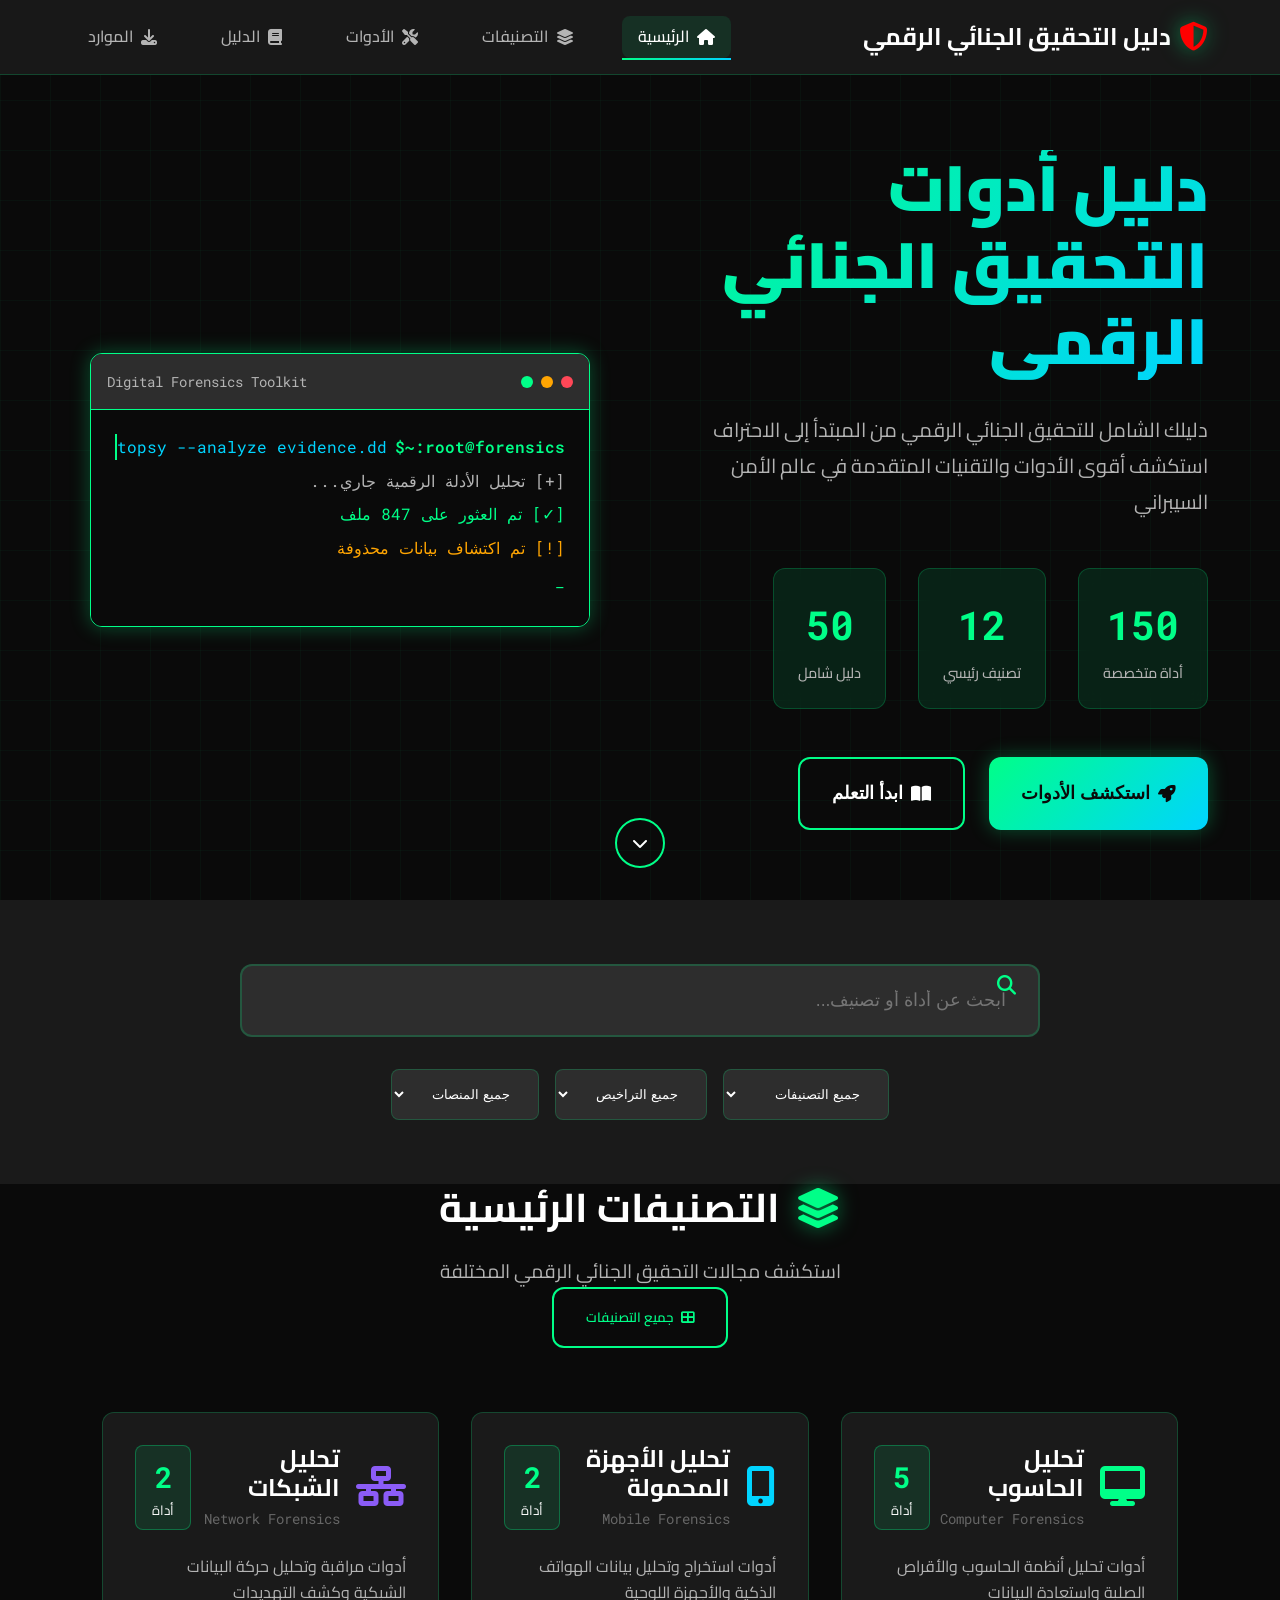
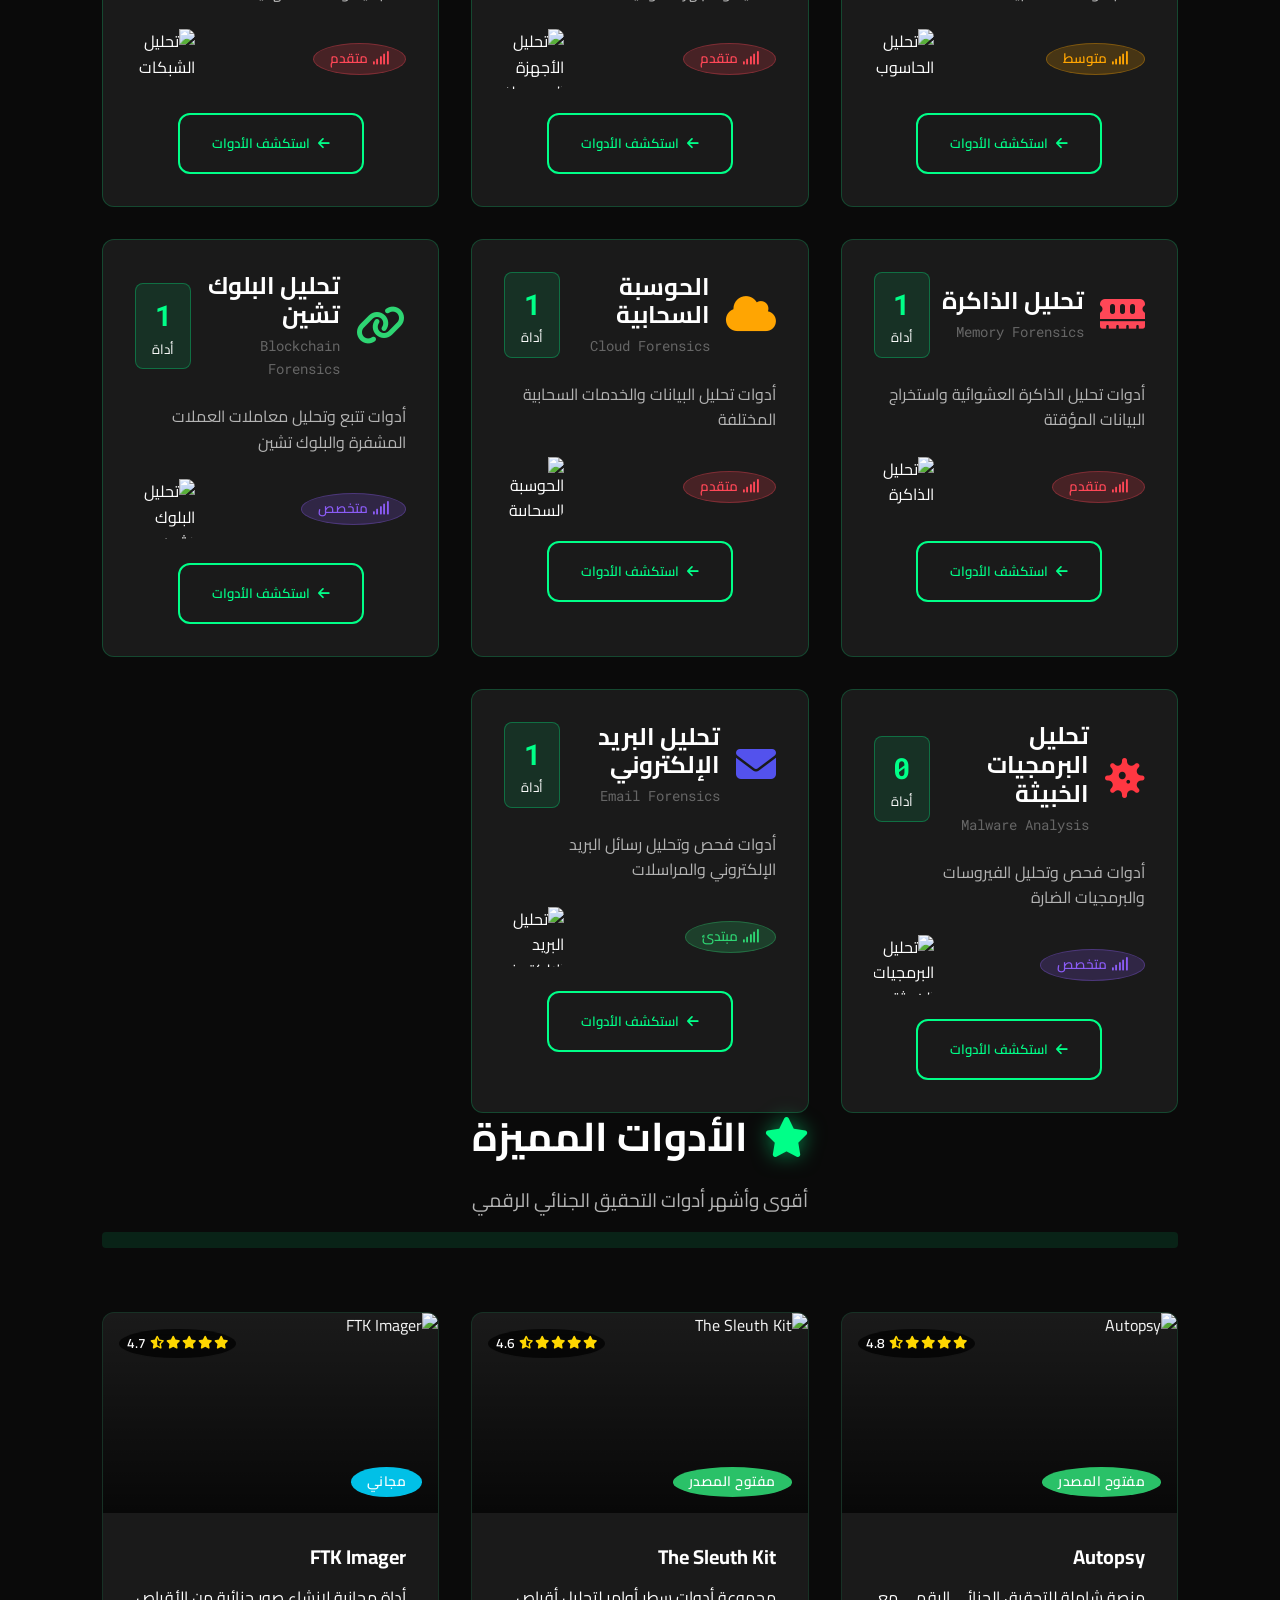
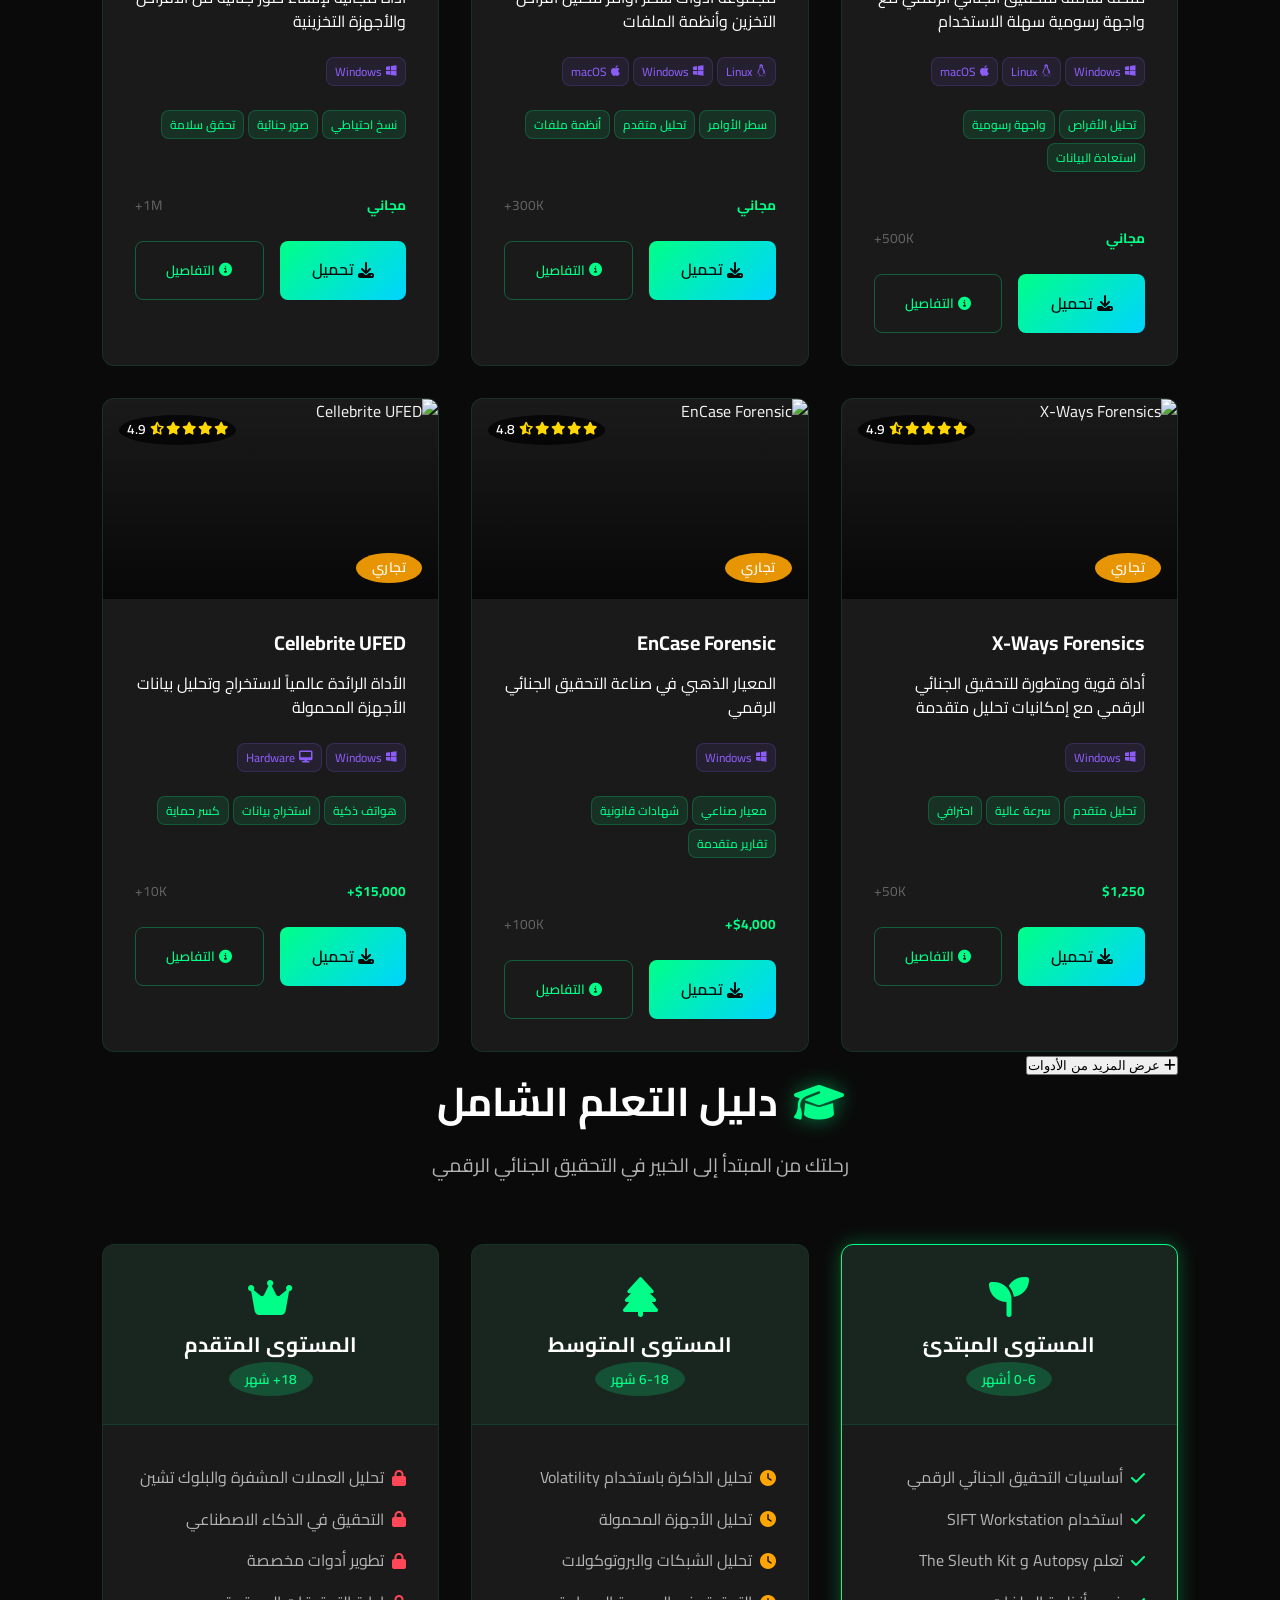
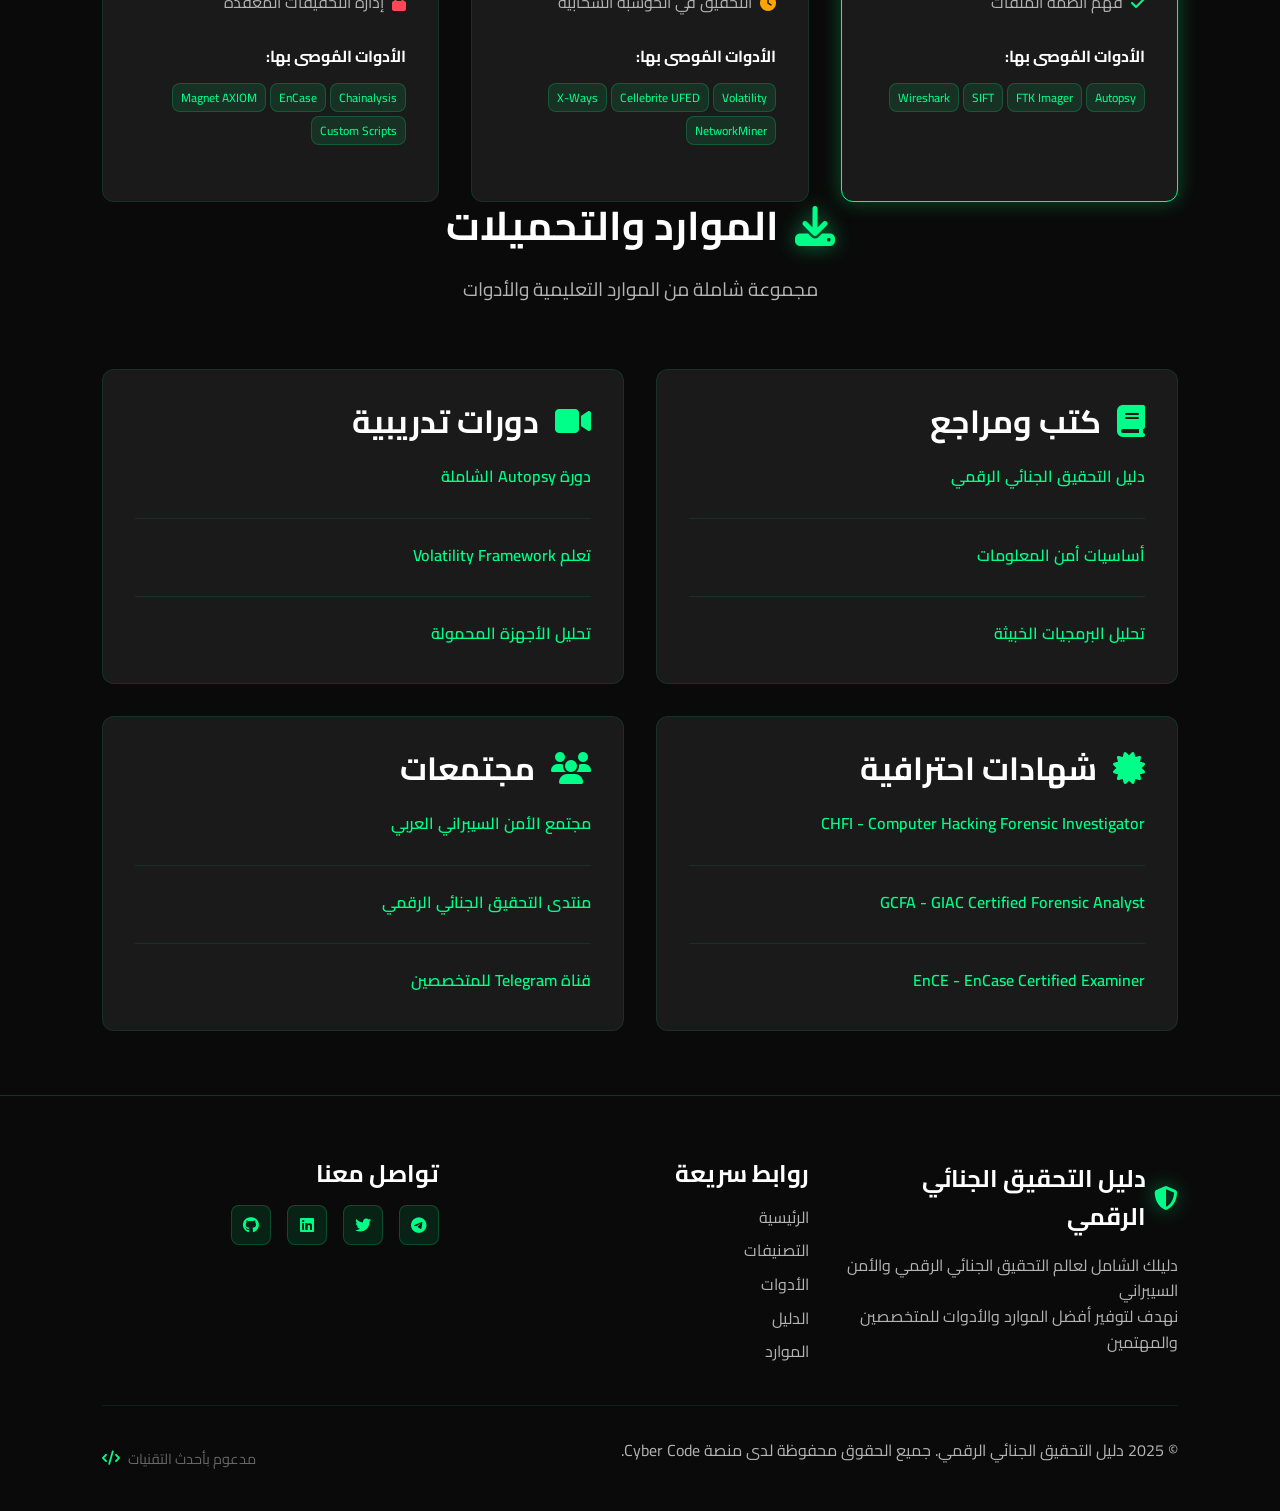
==== index.html @ 1708063b "Initial commit" ====
<!doctype html>
<html lang="ar" dir="rtl" data-theme="light">
  <head>
    <meta charset="UTF-8" />
    <meta name="viewport" content="width=device-width, initial-scale=1.0" />
    <title>دليل أدوات التحقيق الجنائي الرقمي | Digital Forensics Tools Guide</title>
     <meta name="description" content="دليل شامل لأدوات التحقيق الجنائي الرقمي - من المبتدأ للاحتراف. اكتشف أفضل أدوات التحليل الجنائي الرقمي مع روابط التحميل والشروحات المفصلة." />
    <meta name="keywords" content="أدوات التحقيق الجنائي الرقمي, Digital Forensics, تحليل البيانات الرقمية, أمن المعلومات, تحليل الجرائم الإلكترونية" />
    <meta name="author" content="Digital Forensics Guide" />
    <meta name="robots" content="index, follow" />
    <meta name="language" content="Arabic" />
    <meta name="distribution" content="global" />
    <meta name="revisit-after" content="7 days" />

    <!-- Open Graph Tags (Facebook, LinkedIn) -->
    <meta property="og:title" content="دليل أدوات التحقيق الجنائي الرقمي" />
    <meta property="og:description" content="دليل شامل لأدوات التحقيق الجنائي الرقمي - من المبتدأ للاحتراف" />
    <meta property="og:type" content="website" />
    <meta property="og:url" content="https://yourwebsite.com/" />
    <meta property="og:image" content="https://via.placeholder.com/1200x630/1a1a1a/00ff88?text=Digital+Forensics+Tools" />
    <meta property="og:locale" content="ar_AR" />
    <meta property="og:site_name" content="Digital Forensics Guide" />

    <!-- Twitter Card Tags -->
    <meta name="twitter:card" content="summary_large_image" />
    <meta name="twitter:title" content="دليل أدوات التحقيق الجنائي الرقمي" />
    <meta name="twitter:description" content="دليل شامل لأدوات التحقيق الجنائي الرقمي - من المبتدأ للاحتراف" />
    <meta name="twitter:image" content="https://via.placeholder.com/1200x630/1a1a1a/00ff88?text=Digital+Forensics+Tools" />
    <meta name="twitter:site" content="@YourTwitterHandle" />
    <meta name="twitter:creator" content="@YourTwitterHandle" />

    <!-- Favicon -->
    <link rel="icon" href="favicon.ico" type="image/x-icon" />
    <link rel="shortcut icon" href="favicon.ico" type="image/x-icon" />

    <!-- Canonical URL -->
    <link rel="canonical" href="https://yourwebsite.com/" />

 
    <!-- Fonts -->
    <link
      href="https://fonts.googleapis.com/css2?family=Cairo:wght@300;400;500;600;700;800;900&display=swap"
      rel="stylesheet"
    />
    <link
      href="https://fonts.googleapis.com/css2?family=Roboto+Mono:wght@300;400;500;600;700&display=swap"
      rel="stylesheet"
    />

    <!-- Icons -->
    <link rel="stylesheet" href="https://cdn.jsdelivr.net/npm/@fortawesome/fontawesome-free@6.4.0/css/all.min.css" />

    <!-- CSS Files -->
    <link rel="stylesheet" href="css/style.css" />
    <link rel="stylesheet" href="css/components.css" />
    <link rel="stylesheet" href="css/animations.css" />
    <link rel="stylesheet" href="css/responsive.css" />

    <!-- Favicon -->
    <link
      rel="icon"
      type="image/x-icon"
      href="[data-uri]"
    />

    <!-- PWA Manifest -->
    <link rel="manifest" href="manifest.json" />
    <meta name="theme-color" content="#00ff88" />
    <meta name="apple-mobile-web-app-capable" content="yes" />
    <meta name="apple-mobile-web-app-status-bar-style" content="black-translucent" />
    <meta name="apple-mobile-web-app-title" content="Digital Forensics Guide" />

    <!-- Structured Data -->
    <script type="application/ld+json">
      {
        "@context": "https://schema.org",
        "@type": "WebSite",
        "name": "دليل أدوات التحقيق الجنائي الرقمي",
        "alternateName": "Digital Forensics Tools Guide",
        "url": "https://digital-forensics-guide.com",
        "description": "دليل شامل لأدوات التحقيق الجنائي الرقمي من المبتدأ للاحتراف. اكتشف أفضل أدوات التحليل الجنائي مع روابط التحميل والشروحات المفصلة.",
        "inLanguage": ["ar", "en"],
        "audience": {
          "@type": "Audience",
          "audienceType": "cybersecurity professionals, digital forensics experts, students"
        },
        "potentialAction": {
          "@type": "SearchAction",
          "target": {
            "@type": "EntryPoint",
            "urlTemplate": "https://digital-forensics-guide.com/?search={search_term_string}"
          },
          "query-input": "required name=search_term_string"
        }
      }
    </script>
  </head>
  <body>
    <!-- Loading Screen -->
    <div id="loading-screen" class="loading-screen">
      <div class="loading-content">
        <div class="loading-logo">
          <i class="fas fa-search cyber-icon"></i>
          <div class="loading-text">جاري التحميل</div>
        </div>
        <div class="loading-progress">
          <div class="progress-bar"></div>
        </div>
      </div>
    </div>

    <!-- Navigation -->
    <nav class="navbar" id="navbar">
      <div class="nav-container">
        <div class="nav-brand">
          <i class="fas fa-shield-alt cyber-icon" style="color: red"></i>
          <span>دليل التحقيق الجنائي الرقمي</span>
        </div>

        <div class="nav-menu" id="nav-menu">
          <a href="#home" class="nav-link active" data-section="home">
            <i class="fas fa-home"></i>
            الرئيسية
          </a>
          <a href="#categories" class="nav-link" data-section="categories">
            <i class="fas fa-layer-group"></i>
            التصنيفات
          </a>
          <a href="#tools" class="nav-link" data-section="tools">
            <i class="fas fa-tools"></i>
            الأدوات
          </a>
          <a href="#guide" class="nav-link" data-section="guide">
            <i class="fas fa-book"></i>
            الدليل
          </a>
          <a href="#resources" class="nav-link" data-section="resources">
            <i class="fas fa-download"></i>
            الموارد
          </a>
        </div>

        <div class="nav-toggle" id="nav-toggle">
          <span></span>
          <span></span>
          <span></span>
        </div>
      </div>
    </nav>

    <!-- Hero Section -->
    <section id="home" class="hero-section">
      <div class="hero-bg">
        <div class="matrix-rain"></div>
        <div class="cyber-grid"></div>
      </div>

      <div class="hero-content">
        <div class="hero-text">
          <h1 class="hero-title">
            <span data-text="دليل أدوات التحقيق الجنائي الرقمي" style="color: red"
              >دليل أدوات التحقيق الجنائي الرقمي</span
            >
          </h1>
          <p class="hero-subtitle">
            دليلك الشامل للتحقيق الجنائي الرقمي من المبتدأ إلى الاحتراف
            <br />
            استكشف أقوى الأدوات والتقنيات المتقدمة في عالم الأمن السيبراني
          </p>

          <div class="hero-stats">
            <div class="stat-item">
              <div class="stat-number" data-count="150">0</div>
              <div class="stat-label">أداة متخصصة</div>
            </div>
            <div class="stat-item">
              <div class="stat-number" data-count="12">0</div>
              <div class="stat-label">تصنيف رئيسي</div>
            </div>
            <div class="stat-item">
              <div class="stat-number" data-count="50">0</div>
              <div class="stat-label">دليل شامل</div>
            </div>
          </div>

          <div class="hero-buttons">
            <button class="cta-button primary" onclick="scrollToSection('tools')">
              <i class="fas fa-rocket"></i>
              استكشف الأدوات
            </button>
            <button class="cta-button secondary" onclick="scrollToSection('guide')">
              <i class="fas fa-book-open"></i>
              ابدأ التعلم
            </button>
          </div>
        </div>

            <div class="hero-visual">
                <div class="cyber-terminal">
                    <div class="terminal-header">
                        <div class="terminal-controls">
                            <span class="control red"></span>
                            <span class="control yellow"></span>
                            <span class="control green"></span>
                        </div>
                        <div class="terminal-title">Digital Forensics Toolkit</div>
                    </div>
                    <div class="terminal-body">
                        <div class="terminal-line">
                            <span class="prompt">root@forensics:~$</span>
                            <span class="command typing">autopsy --analyze evidence.dd</span>
                        </div>
                        <div class="terminal-line">
                            <span class="output">[+] تحليل الأدلة الرقمية جاري...</span>
                        </div>
                        <div class="terminal-line">
                            <span class="output success">[✓] تم العثور على 847 ملف</span>
                        </div>
                        <div class="terminal-line">
                            <span class="output warning">[!] تم اكتشاف بيانات محذوفة</span>
                        </div>
                        <div class="terminal-line">
                            <span class="cursor">_</span>
                        </div>
                    </div>
                </div>
            </div>
        </div>
        
        <div class="scroll-indicator">
            <div class="scroll-arrow">
                <i class="fas fa-chevron-down"></i>
            </div>
        </div>
    </section>

    <!-- Quick Search -->
    <section class="quick-search">
        <div class="container">
            <div class="search-container">
                <div class="search-box">
                    <i class="fas fa-search search-icon"></i>
                    <input type="text" id="global-search" placeholder="ابحث عن أداة أو تصنيف...">
                    <div class="search-suggestions" id="search-suggestions"></div>
                </div>
                
                <div class="search-filters">
                    <select id="category-filter" class="filter-select">
                        <option value="">جميع التصنيفات</option>
                        <option value="computer-forensics">تحليل الحاسوب</option>
                        <option value="mobile-forensics">الأجهزة المحمولة</option>
                        <option value="network-forensics">تحليل الشبكة</option>
                        <option value="memory-forensics">تحليل الذاكرة</option>
                        <option value="cloud-forensics">الحوسبة السحابية</option>
                        <option value="blockchain-forensics">البلوك تشين</option>
                    </select>
                    
                    <select id="license-filter" class="filter-select">
                        <option value="">جميع التراخيص</option>
                        <option value="free">مجاني</option>
                        <option value="commercial">تجاري</option>
                        <option value="open-source">مفتوح المصدر</option>
                    </select>
                    
                    <select id="platform-filter" class="filter-select">
                        <option value="">جميع المنصات</option>
                        <option value="windows">Windows</option>
                        <option value="linux">Linux</option>
                        <option value="macos">macOS</option>
                        <option value="web">Web</option>
                    </select>
                </div>
            </div>
        </div>
    </section>

    <!-- Categories Overview -->
    <section id="categories" class="categories-section">
        <div class="container">
            <div class="section-header">
                <h2 class="section-title">
                    <i class="fas fa-layer-group cyber-icon"></i>
                    التصنيفات الرئيسية
                </h2>
                <p class="section-subtitle">
                    استكشف مجالات التحقيق الجنائي الرقمي المختلفة
                </p>
                <button class="explore-btn all-btn" onclick="exploreAllCategories()">
    <i class="fas fa-th-large"></i>
    جميع التصنيفات
  </button>
            </div>
            
            <div class="categories-grid" id="categories-grid">
                <!-- Categories will be dynamically loaded here -->
            </div>
        </div>
    </section>

    <!-- Featured Tools -->
    <section id="tools" class="tools-section">
        <div class="container">
            <div class="section-header">
                <h2 class="section-title">
                    <i class="fas fa-star cyber-icon"></i>
                    الأدوات المميزة
                </h2>
                <p class="section-subtitle">
                    أقوى وأشهر أدوات التحقيق الجنائي الرقمي
                </p>
            </div>
            
            <div class="tools-grid" id="featured-tools">
                <!-- Featured tools will be dynamically loaded here -->
            </div>
            
            <div class="tools-pagination">
                <button class="load-more-btn" onclick="loadMoreTools()">
                    <i class="fas fa-plus"></i>
                    عرض المزيد من الأدوات
                </button>
            </div>
        </div>
    </section>

    <!-- Learning Guide -->
    <section id="guide" class="guide-section">
        <div class="container">
            <div class="section-header">
                <h2 class="section-title">
                    <i class="fas fa-graduation-cap cyber-icon"></i>
                    دليل التعلم الشامل
                </h2>
                <p class="section-subtitle">
                    رحلتك من المبتدأ إلى الخبير في التحقيق الجنائي الرقمي
                </p>
            </div>
            
            <div class="learning-path">
                <div class="path-level beginner active">
                    <div class="level-header">
                        <i class="fas fa-seedling"></i>
                        <h3>المستوى المبتدئ</h3>
                        <span class="level-badge">0-6 أشهر</span>
                    </div>
                    <div class="level-content">
                        <ul class="skills-list">
                            <li><i class="fas fa-check"></i> أساسيات التحقيق الجنائي الرقمي</li>
                            <li><i class="fas fa-check"></i> استخدام SIFT Workstation</li>
                            <li><i class="fas fa-check"></i> تعلم Autopsy و The Sleuth Kit</li>
                            <li><i class="fas fa-check"></i> فهم أنظمة الملفات</li>
                        </ul>
                        <div class="recommended-tools">
                            <h4>الأدوات المُوصى بها:</h4>
                            <div class="tool-tags">
                                <span class="tool-tag">Autopsy</span>
                                <span class="tool-tag">FTK Imager</span>
                                <span class="tool-tag">SIFT</span>
                                <span class="tool-tag">Wireshark</span>
                            </div>
                        </div>
                    </div>
                </div>
                
                <div class="path-level intermediate">
                    <div class="level-header">
                        <i class="fas fa-tree"></i>
                        <h3>المستوى المتوسط</h3>
                        <span class="level-badge">6-18 شهر</span>
                    </div>
                    <div class="level-content">
                        <ul class="skills-list">
                            <li><i class="fas fa-clock"></i> تحليل الذاكرة باستخدام Volatility</li>
                            <li><i class="fas fa-clock"></i> تحليل الأجهزة المحمولة</li>
                            <li><i class="fas fa-clock"></i> تحليل الشبكات والبروتوكولات</li>
                            <li><i class="fas fa-clock"></i> التحقيق في الحوسبة السحابية</li>
                        </ul>
                        <div class="recommended-tools">
                            <h4>الأدوات المُوصى بها:</h4>
                            <div class="tool-tags">
                                <span class="tool-tag">Volatility</span>
                                <span class="tool-tag">Cellebrite UFED</span>
                                <span class="tool-tag">X-Ways</span>
                                <span class="tool-tag">NetworkMiner</span>
                            </div>
                        </div>
                    </div>
                </div>
                
                <div class="path-level advanced">
                    <div class="level-header">
                        <i class="fas fa-crown"></i>
                        <h3>المستوى المتقدم</h3>
                        <span class="level-badge">18+ شهر</span>
                    </div>
                    <div class="level-content">
                        <ul class="skills-list">
                            <li><i class="fas fa-lock"></i> تحليل العملات المشفرة والبلوك تشين</li>
                            <li><i class="fas fa-lock"></i> التحقيق في الذكاء الاصطناعي</li>
                            <li><i class="fas fa-lock"></i> تطوير أدوات مخصصة</li>
                            <li><i class="fas fa-lock"></i> إدارة التحقيقات المعقدة</li>
                        </ul>
                        <div class="recommended-tools">
                            <h4>الأدوات المُوصى بها:</h4>
                            <div class="tool-tags">
                                <span class="tool-tag">Chainalysis</span>
                                <span class="tool-tag">EnCase</span>
                                <span class="tool-tag">Magnet AXIOM</span>
                                <span class="tool-tag">Custom Scripts</span>
                            </div>
                        </div>
                    </div>
                </div>
            </div>
        </div>
    </section>

    <!-- Resources Section -->
    <section id="resources" class="resources-section">
        <div class="container">
            <div class="section-header">
                <h2 class="section-title">
                    <i class="fas fa-download cyber-icon"></i>
                    الموارد والتحميلات
                </h2>
                <p class="section-subtitle">
                    مجموعة شاملة من الموارد التعليمية والأدوات
                </p>
            </div>
            
            <div class="resources-grid">
                <div class="resource-category">
                    <h3><i class="fas fa-book"></i> كتب ومراجع</h3>
                    <ul class="resource-list">
                        <li><a href="#" target="_blank">دليل التحقيق الجنائي الرقمي</a></li>
                        <li><a href="#" target="_blank">أساسيات أمن المعلومات</a></li>
                        <li><a href="#" target="_blank">تحليل البرمجيات الخبيثة</a></li>
                    </ul>
                </div>
                
                <div class="resource-category">
                    <h3><i class="fas fa-video"></i> دورات تدريبية</h3>
                    <ul class="resource-list">
                        <li><a href="#" target="_blank">دورة Autopsy الشاملة</a></li>
                        <li><a href="#" target="_blank">تعلم Volatility Framework</a></li>
                        <li><a href="#" target="_blank">تحليل الأجهزة المحمولة</a></li>
                    </ul>
                </div>
                
                <div class="resource-category">
                    <h3><i class="fas fa-certificate"></i> شهادات احترافية</h3>
                    <ul class="resource-list">
                        <li><a href="#" target="_blank">CHFI - Computer Hacking Forensic Investigator</a></li>
                        <li><a href="#" target="_blank">GCFA - GIAC Certified Forensic Analyst</a></li>
                        <li><a href="#" target="_blank">EnCE - EnCase Certified Examiner</a></li>
                    </ul>
                </div>
                
                <div class="resource-category">
                    <h3><i class="fas fa-users"></i> مجتمعات</h3>
                    <ul class="resource-list">
                        <li><a href="#" target="_blank">مجتمع الأمن السيبراني العربي</a></li>
                        <li><a href="#" target="_blank">منتدى التحقيق الجنائي الرقمي</a></li>
                        <li><a href="#" target="_blank">قناة Telegram للمتخصصين</a></li>
                    </ul>
                </div>
            </div>
        </div>
    </section>

    <!-- Footer -->
    <footer class="footer">
        <div class="container">
            <div class="footer-content">
                <div class="footer-section">
                    <div class="footer-brand">
                        <i class="fas fa-shield-alt cyber-icon"></i>
                        <span>دليل التحقيق الجنائي الرقمي</span>
                    </div>
                    <p class="footer-description">
                        دليلك الشامل لعالم التحقيق الجنائي الرقمي والأمن السيبراني
                        <br>
                        نهدف لتوفير أفضل الموارد والأدوات للمتخصصين والمهتمين
                    </p>
                </div>
                
                <div class="footer-section">
                    <h4>روابط سريعة</h4>
                    <ul class="footer-links">
                        <li><a href="#home">الرئيسية</a></li>
                        <li><a href="#categories">التصنيفات</a></li>
                        <li><a href="#tools">الأدوات</a></li>
                        <li><a href="#guide">الدليل</a></li>
                        <li><a href="#resources">الموارد</a></li>
                    </ul>
                </div>
                
                <div class="footer-section">
                    <h4>تواصل معنا</h4>
                    <div class="social-links">
                        <a href="https://t.me/WAT4F" class="social-link"><i class="fab fa-telegram"></i></a>
                        <a href="https://x.com/wa__cys" class="social-link"><i class="fab fa-twitter"></i></a>
                        <a href="https://www.linkedin.com/in/waheeb71" class="social-link"><i class="fab fa-linkedin"></i></a>
                        <a href="https://github.com/waheeb71" class="social-link"><i class="fab fa-github"></i></a>
                    </div>
                </div>
            </div>
            
            <div class="footer-bottom">
               <div class="copyright" dir="rtl">
    <p>&copy; 2025 دليل التحقيق الجنائي الرقمي. جميع الحقوق محفوظة لدى منصة Cyber Code.</p>
</div>

                <div class="footer-tech">
                    <span>مدعوم بأحدث التقنيات</span>
                    <i class="fas fa-code"></i>
                </div>
            </div>
        </div>
    </footer>

    <!-- Scroll to Top Button -->
    <button id="scroll-to-top" class="scroll-to-top">
        <i class="fas fa-chevron-up"></i>
    </button>

    <!-- JavaScript Files -->
    <script src="js/data.js"></script>
    <script src="js/animations.js"></script>
    <script src="js/search.js"></script>
    <script src="js/main.js"></script>
</body>
</html>
---- css/style.css ----
/* ===== ROOT VARIABLES ===== */
:root {
    /* Colors - Cyber Dark Theme */
    --primary-bg: #0a0a0a;
    --secondary-bg: #1a1a1a;
    --tertiary-bg: #2d2d2d;
    --accent-bg: #1e1e2e;
    
    --primary-text: #ffffff;
    --secondary-text: #b4b4b4;
    --muted-text: #666666;
    
    --cyber-green: #00ff88;
    --cyber-blue: #00d4ff;
    --cyber-purple: #8b5cf6;
    --cyber-red: #ff4757;
    --cyber-orange: #ffa502;
    
    --gradient-primary: linear-gradient(135deg, #00ff88 0%, #00d4ff 100%);
    --gradient-secondary: linear-gradient(135deg, #8b5cf6 0%, #00d4ff 100%);
    --gradient-danger: linear-gradient(135deg, #ff4757 0%, #ffa502 100%);
    
    --shadow-light: 0 4px 6px rgba(0, 0, 0, 0.1);
    --shadow-medium: 0 10px 15px rgba(0, 0, 0, 0.3);
    --shadow-heavy: 0 25px 50px rgba(0, 0, 0, 0.5);
    --shadow-cyber: 0 0 20px rgba(0, 255, 136, 0.3);
    --shadow-glow: 0 0 30px rgba(0, 212, 255, 0.4);
    
    /* Typography */
    --font-primary: 'Cairo', sans-serif;
    --font-mono: 'Roboto Mono', monospace;
    
    /* Spacing */
    --spacing-xs: 0.25rem;
    --spacing-sm: 0.5rem;
    --spacing-md: 1rem;
    --spacing-lg: 1.5rem;
    --spacing-xl: 2rem;
    --spacing-2xl: 3rem;
    --spacing-3xl: 4rem;
    
    /* Border Radius */
    --radius-sm: 4px;
    --radius-md: 8px;
    --radius-lg: 12px;
    --radius-xl: 16px;
    --radius-full: 50%;
    
    /* Transitions */
    --transition-fast: 0.2s ease;
    --transition-normal: 0.3s ease;
    --transition-slow: 0.5s ease;
    
    /* Z-index */
    --z-dropdown: 1000;
    --z-sticky: 1020;
    --z-fixed: 1030;
    --z-modal-backdrop: 1040;
    --z-modal: 1050;
    --z-popover: 1060;
    --z-tooltip: 1070;
}

/* ===== RESET & BASE STYLES ===== */
* {
    margin: 0;
    padding: 0;
    box-sizing: border-box;
}

*::before,
*::after {
    box-sizing: border-box;
}

html {
    font-size: 16px;
    scroll-behavior: smooth;
    overflow-x: hidden;
}

body {
    font-family: var(--font-primary);
    font-weight: 400;
    line-height: 1.6;
    color: var(--primary-text);
    background: var(--primary-bg);
    overflow-x: hidden;
    direction: rtl;
}

/* ===== TYPOGRAPHY ===== */
h1, h2, h3, h4, h5, h6 {
    font-weight: 700;
    line-height: 1.2;
    margin-bottom: var(--spacing-md);
    color: var(--primary-text);
}

h1 { font-size: 3.5rem; }
h2 { font-size: 2.5rem; }
h3 { font-size: 2rem; }
h4 { font-size: 1.5rem; }
h5 { font-size: 1.25rem; }
h6 { font-size: 1rem; }

p {
    margin-bottom: var(--spacing-md);
    color: var(--secondary-text);
}

a {
    color: var(--cyber-green);
    text-decoration: none;
    transition: var(--transition-fast);
}

a:hover {
    color: var(--cyber-blue);
}

/* ===== LOADING SCREEN ===== */
.loading-screen {
    position: fixed;
    top: 0;
    left: 0;
    width: 100%;
    height: 100%;
    background: var(--primary-bg);
    display: flex;
    align-items: center;
    justify-content: center;
    z-index: 9999;
    opacity: 1;
    visibility: visible;
    transition: all 0.5s ease;
}

.loading-screen.hidden {
    opacity: 0;
    visibility: hidden;
}

.loading-content {
    text-align: center;
}

.loading-logo {
    margin-bottom: var(--spacing-xl);
}

.loading-logo .cyber-icon {
    font-size: 4rem;
    color: var(--cyber-green);
    animation: pulse 2s infinite;
    margin-bottom: var(--spacing-md);
}

.loading-text {
    font-size: 1.5rem;
    color: var(--primary-text);
    font-weight: 600;
}

.loading-progress {
    width: 300px;
    height: 4px;
    background: var(--tertiary-bg);
    border-radius: var(--radius-full);
    overflow: hidden;
    position: relative;
}

.progress-bar {
    height: 100%;
    background: var(--gradient-primary);
    width: 0;
    animation: loading-progress 3s ease-in-out infinite;
}

@keyframes loading-progress {
    0% { width: 0; }
    50% { width: 70%; }
    100% { width: 100%; }
}

/* ===== NAVIGATION ===== */
.navbar {
    position: fixed;
    top: 0;
    left: 0;
    width: 100%;
    background: rgba(26, 26, 26, 0.95);
    backdrop-filter: blur(10px);
    border-bottom: 1px solid rgba(0, 255, 136, 0.2);
    z-index: var(--z-fixed);
    transition: var(--transition-normal);
}

.navbar.scrolled {
    background: rgba(10, 10, 10, 0.98);
    box-shadow: var(--shadow-medium);
}

.nav-container {
    display: flex;
    align-items: center;
    justify-content: space-between;
    padding: var(--spacing-md) var(--spacing-xl);
    max-width: 1200px;
    margin: 0 auto;
}

.nav-brand {
    display: flex;
    align-items: center;
    font-size: 1.5rem;
    font-weight: 700;
    color: var(--primary-text);
}

.nav-brand .cyber-icon {
    margin-left: var(--spacing-sm);
    color: var(--cyber-green);
    font-size: 1.8rem;
}

.nav-menu {
    display: flex;
    align-items: center;
    gap: var(--spacing-xl);
}

.nav-link {
    position: relative;
    display: flex;
    align-items: center;
    gap: var(--spacing-sm);
    padding: var(--spacing-sm) var(--spacing-md);
    color: var(--secondary-text);
    font-weight: 500;
    transition: var(--transition-fast);
    border-radius: var(--radius-md);
}

.nav-link::before {
    content: '';
    position: absolute;
    bottom: -2px;
    right: 0;
    width: 0;
    height: 2px;
    background: var(--gradient-primary);
    transition: var(--transition-fast);
}

.nav-link:hover,
.nav-link.active {
    color: var(--primary-text);
    background: rgba(0, 255, 136, 0.1);
}

.nav-link:hover::before,
.nav-link.active::before {
    width: 100%;
}

.nav-toggle {
    display: none;
    flex-direction: column;
    cursor: pointer;
    padding: var(--spacing-sm);
}

.nav-toggle span {
    width: 25px;
    height: 3px;
    background: var(--cyber-green);
    margin: 3px 0;
    transition: var(--transition-fast);
    border-radius: var(--radius-full);
}

/* ===== HERO SECTION ===== */
.hero-section {
    position: relative;
    min-height: 100vh;
    display: flex;
    align-items: center;
    overflow: hidden;
    padding-top: 80px;
}

.hero-bg {
    position: absolute;
    top: 0;
    left: 0;
    width: 100%;
    height: 100%;
    z-index: -1;
}

.matrix-rain {
    position: absolute;
    top: 0;
    left: 0;
    width: 100%;
    height: 100%;
    background: url('data:image/svg+xml,<svg xmlns="http://www.w3.org/2000/svg" viewBox="0 0 100 100"><text y="50" font-size="12" fill="%23003300" opacity="0.3">01001010</text></svg>') repeat;
    animation: matrix-fall 20s linear infinite;
    opacity: 0.1;
}

@keyframes matrix-fall {
    0% { transform: translateY(-100%); }
    100% { transform: translateY(100%); }
}

.cyber-grid {
    position: absolute;
    top: 0;
    left: 0;
    width: 100%;
    height: 100%;
    background-image: 
        linear-gradient(rgba(0, 255, 136, 0.03) 1px, transparent 1px),
        linear-gradient(90deg, rgba(0, 255, 136, 0.03) 1px, transparent 1px);
    background-size: 50px 50px;
    animation: grid-move 10s linear infinite;
}

@keyframes grid-move {
    0% { transform: translate(0, 0); }
    100% { transform: translate(50px, 50px); }
}

.hero-content {
    display: grid;
    grid-template-columns: 1fr 1fr;
    gap: var(--spacing-3xl);
    align-items: center;
    max-width: 1200px;
    margin: 0 auto;
    padding: 0 var(--spacing-xl);
    width: 100%;
}

.hero-text {
    z-index: 2;
}

.hero-title {
    font-size: 4rem;
    font-weight: 900;
    margin-bottom: var(--spacing-xl);
    background: var(--gradient-primary);
    -webkit-background-clip: text;
    -webkit-text-fill-color: transparent;
    background-clip: text;
}

.glitch {
    position: relative;
    display: inline-block;
}

.glitch::before,
.glitch::after {
    content: attr(data-text);
    position: absolute;
    top: 0;
    left: 0;
    width: 100%;
    height: 100%;
}

.glitch::before {
    animation: glitch-1 0.5s infinite linear alternate-reverse;
    color: var(--cyber-red);
    z-index: -1;
}

.glitch::after {
    animation: glitch-2 0.5s infinite linear alternate-reverse;
    color: var(--cyber-blue);
    z-index: -2;
}

@keyframes glitch-1 {
    0% { transform: translate(0); }
    20% { transform: translate(-2px, 2px); }
    40% { transform: translate(-2px, -2px); }
    60% { transform: translate(2px, 2px); }
    80% { transform: translate(2px, -2px); }
    100% { transform: translate(0); }
}

@keyframes glitch-2 {
    0% { transform: translate(0); }
    20% { transform: translate(2px, 2px); }
    40% { transform: translate(2px, -2px); }
    60% { transform: translate(-2px, 2px); }
    80% { transform: translate(-2px, -2px); }
    100% { transform: translate(0); }
}

.hero-subtitle {
    font-size: 1.25rem;
    line-height: 1.8;
    color: var(--secondary-text);
    margin-bottom: var(--spacing-2xl);
}

.hero-stats {
    display: flex;
    gap: var(--spacing-xl);
    margin-bottom: var(--spacing-2xl);
}

.stat-item {
    text-align: center;
    padding: var(--spacing-lg);
    background: rgba(0, 255, 136, 0.1);
    border-radius: var(--radius-lg);
    border: 1px solid rgba(0, 255, 136, 0.2);
    backdrop-filter: blur(10px);
}

.stat-number {
    font-size: 2.5rem;
    font-weight: 900;
    color: var(--cyber-green);
    margin-bottom: var(--spacing-xs);
    font-family: var(--font-mono);
}

.stat-label {
    font-size: 0.9rem;
    color: var(--secondary-text);
    font-weight: 500;
}

.hero-buttons {
    display: flex;
    gap: var(--spacing-lg);
}

.cta-button {
    display: flex;
    align-items: center;
    gap: var(--spacing-sm);
    padding: var(--spacing-lg) var(--spacing-xl);
    border: none;
    border-radius: var(--radius-lg);
    font-size: 1.1rem;
    font-weight: 600;
    cursor: pointer;
    transition: var(--transition-normal);
    position: relative;
    overflow: hidden;
}

.cta-button::before {
    content: '';
    position: absolute;
    top: 0;
    left: -100%;
    width: 100%;
    height: 100%;
    background: linear-gradient(90deg, transparent, rgba(255, 255, 255, 0.2), transparent);
    transition: var(--transition-slow);
}

.cta-button:hover::before {
    left: 100%;
}

.cta-button.primary {
    background: var(--gradient-primary);
    color: var(--primary-bg);
    box-shadow: var(--shadow-cyber);
}

.cta-button.primary:hover {
    transform: translateY(-3px);
    box-shadow: var(--shadow-cyber), var(--shadow-heavy);
}

.cta-button.secondary {
    background: transparent;
    color: var(--primary-text);
    border: 2px solid var(--cyber-green);
}

.cta-button.secondary:hover {
    background: var(--cyber-green);
    color: var(--primary-bg);
    transform: translateY(-3px);
}

/* ===== CYBER TERMINAL ===== */
.hero-visual {
    display: flex;
    justify-content: center;
    align-items: center;
}

.cyber-terminal {
    width: 100%;
    max-width: 500px;
    background: var(--secondary-bg);
    border-radius: var(--radius-lg);
    border: 1px solid var(--cyber-green);
    box-shadow: var(--shadow-cyber);
    overflow: hidden;
}
.tools-grid p {
    color: var(--primary-text);
}


.terminal-header {
    display: flex;
    align-items: center;
    justify-content: space-between;
    padding: var(--spacing-md);
    background: var(--tertiary-bg);
    border-bottom: 1px solid var(--cyber-green);
}

.terminal-controls {
    display: flex;
    gap: var(--spacing-sm);
}

.control {
    width: 12px;
    height: 12px;
    border-radius: var(--radius-full);
}

.control.red { background: var(--cyber-red); }
.control.yellow { background: var(--cyber-orange); }
.control.green { background: var(--cyber-green); }

.terminal-title {
    font-family: var(--font-mono);
    font-size: 0.9rem;
    color: var(--secondary-text);
}

.terminal-body {
    padding: var(--spacing-lg);
    font-family: var(--font-mono);
    background: var(--primary-bg);
}

.terminal-line {
    margin-bottom: var(--spacing-sm);
    display: flex;
    align-items: center;
    gap: var(--spacing-sm);
}

.prompt {
    color: var(--cyber-green);
    font-weight: 600;
}

.command {
    color: var(--cyber-blue);
}

.output {
    color: var(--secondary-text);
}

.output.success {
    color: var(--cyber-green);
}

.output.warning {
    color: var(--cyber-orange);
}

.cursor {
    color: var(--cyber-green);
    animation: blink 1s infinite;
}

@keyframes blink {
    0%, 50% { opacity: 1; }
    51%, 100% { opacity: 0; }
}

.typing {
    overflow: hidden;
    border-left: 2px solid var(--cyber-green);
    white-space: nowrap;
    animation: typing 3s steps(40) infinite, blink-caret 1s infinite;
}

@keyframes typing {
    0% { width: 0; }
    50% { width: 100%; }
    100% { width: 100%; }
}

@keyframes blink-caret {
    0%, 50% { border-color: var(--cyber-green); }
    51%, 100% { border-color: transparent; }
}

/* ===== SCROLL INDICATOR ===== */
.scroll-indicator {
    position: absolute;
    bottom: var(--spacing-xl);
    left: 50%;
    transform: translateX(-50%);
    z-index: 2;
}

.scroll-arrow {
    width: 50px;
    height: 50px;
    border: 2px solid var(--cyber-green);
    border-radius: var(--radius-full);
    display: flex;
    align-items: center;
    justify-content: center;
    animation: bounce 2s infinite;
    cursor: pointer;
    transition: var(--transition-fast);
}

.scroll-arrow:hover {
    background: var(--cyber-green);
    color: var(--primary-bg);
}

@keyframes bounce {
    0%, 20%, 50%, 80%, 100% { transform: translateY(0); }
    40% { transform: translateY(-10px); }
    60% { transform: translateY(-5px); }
}

/* ===== CONTAINERS ===== */
.container {
    max-width: 1200px;
    margin: 0 auto;
    padding: 0 var(--spacing-xl);
}

.section-header {
    text-align: center;
    margin-bottom: var(--spacing-3xl);
}

.section-title {
    display: flex;
    align-items: center;
    justify-content: center;
    gap: var(--spacing-md);
    margin-bottom: var(--spacing-lg);
}

.section-subtitle {
    font-size: 1.2rem;
    color: var(--secondary-text);
    max-width: 600px;
    margin: 0 auto;
}

.cyber-icon {
    color: var(--cyber-green);
    filter: drop-shadow(0 0 10px rgba(0, 255, 136, 0.5));
}

/* ===== QUICK SEARCH ===== */
.quick-search {
    padding: var(--spacing-3xl) 0;
    background: var(--secondary-bg);
}

.search-container {
    max-width: 800px;
    margin: 0 auto;
}

.search-box {
    position: relative;
    margin-bottom: var(--spacing-xl);
}

.search-box input {
    width: 100%;
    padding: var(--spacing-lg) var(--spacing-xl) var(--spacing-lg) 60px;
    background: var(--tertiary-bg);
    border: 2px solid rgba(0, 255, 136, 0.2);
    border-radius: var(--radius-lg);
    color: var(--primary-text);
    font-size: 1.1rem;
    transition: var(--transition-fast);
}

.search-box input:focus {
    outline: none;
    border-color: var(--cyber-green);
    box-shadow: var(--shadow-cyber);
}

.search-icon {
    position: absolute;
    right: var(--spacing-lg);
    top: 30%;
    transform: translateY(-50%);
    color: var(--cyber-green);
    font-size: 1.2rem;
}



.search-filters {
    display: flex;
    gap: var(--spacing-md);
    justify-content: center;
    flex-wrap: wrap;
}

.filter-select {
    padding: var(--spacing-md) var(--spacing-lg);
    background: var(--tertiary-bg);
    border: 1px solid rgba(0, 255, 136, 0.2);
    border-radius: var(--radius-md);
    color: var(--primary-text);
    cursor: pointer;
    transition: var(--transition-fast);
}

.filter-select:focus {
    outline: none;
    border-color: var(--cyber-green);
}

/* ===== RESPONSIVE DESIGN ===== */
@media (max-width: 768px) {
    .nav-menu {
        position: fixed;
        top: 70px;
        right: -100%;
        width: 300px;
        height: calc(100vh - 70px);
        background: var(--secondary-bg);
        flex-direction: column;
        align-items: flex-start;
        padding: var(--spacing-xl);
        transition: var(--transition-normal);
        border-left: 1px solid rgba(0, 255, 136, 0.2);
    }
    
    .nav-menu.active {
        right: 0;
    }
    
    .nav-toggle {
        display: flex;
    }
    
    .hero-content {
        grid-template-columns: 1fr;
        text-align: center;
        gap: var(--spacing-xl);
    }
    
    .hero-title {
        font-size: 2.5rem;
    }
    
    .hero-stats {
        justify-content: center;
        flex-wrap: wrap;
    }
    
    .hero-buttons {
        flex-direction: column;
        align-items: center;
    }
    
    h1 { font-size: 2rem; }
    h2 { font-size: 1.75rem; }
    h3 { font-size: 1.5rem; }
}
---- css/components.css ----
/* ===== COMPONENT STYLES ===== */

/* Category Cards */
.category-card {
    background: var(--secondary-bg);
    border-radius: var(--radius-lg);
    border: 1px solid rgba(0, 255, 136, 0.2);
    padding: var(--spacing-xl);
    transition: var(--transition-normal);
    cursor: pointer;
    position: relative;
    overflow: hidden;
}

.category-card::before {
    content: '';
    position: absolute;
    top: 0;
    left: 0;
    width: 100%;
    height: 3px;
    background: var(--gradient-primary);
    transform: scaleX(0);
    transform-origin: left;
    transition: var(--transition-normal);
}

.category-card:hover::before {
    transform: scaleX(1);
}

.category-card:hover {
    transform: translateY(-5px);
    border-color: var(--cyber-green);
    box-shadow: var(--shadow-cyber);
}

.category-header {
    display: flex;
    align-items: center;
    justify-content: space-between;
    margin-bottom: var(--spacing-lg);
}

.category-icon {
    font-size: 2.5rem;
    margin-left: var(--spacing-md);
}

.category-info {
    flex: 1;
}

.category-name {
    font-size: 1.5rem;
    font-weight: 700;
    margin-bottom: var(--spacing-xs);
    color: var(--primary-text);
}

.category-name-en {
    font-size: 0.9rem;
    color: var(--muted-text);
    font-family: var(--font-mono);
    margin: 0;
}

.category-badge {
    display: flex;
    flex-direction: column;
    align-items: center;
    background: rgba(0, 255, 136, 0.1);
    padding: var(--spacing-sm) var(--spacing-md);
    border-radius: var(--radius-md);
    border: 1px solid rgba(0, 255, 136, 0.3);
}

.tools-count {
    font-size: 1.8rem;
    font-weight: 900;
    color: var(--cyber-green);
    font-family: var(--font-mono);
}

.category-body {
    margin-bottom: var(--spacing-lg);
}

.category-description {
    line-height: 1.6;
    color: var(--secondary-text);
    margin-bottom: var(--spacing-lg);
}

.category-meta {
    display: flex;
    justify-content: space-between;
    align-items: center;
    margin-bottom: var(--spacing-lg);
}

.difficulty-badge {
    display: flex;
    align-items: center;
    gap: var(--spacing-xs);
    padding: var(--spacing-xs) var(--spacing-md);
    border-radius: var(--radius-full);
    font-size: 0.85rem;
    font-weight: 600;
}

.difficulty-beginner {
    background: rgba(46, 213, 115, 0.2);
    color: #2ed573;
    border: 1px solid rgba(46, 213, 115, 0.3);
}

.difficulty-intermediate {
    background: rgba(255, 165, 2, 0.2);
    color: #ffa502;
    border: 1px solid rgba(255, 165, 2, 0.3);
}

.difficulty-advanced {
    background: rgba(255, 71, 87, 0.2);
    color: #ff4757;
    border: 1px solid rgba(255, 71, 87, 0.3);
}

.difficulty-expert {
    background: rgba(139, 92, 246, 0.2);
    color: #8b5cf6;
    border: 1px solid rgba(139, 92, 246, 0.3);
}

.category-image {
    width: 60px;
    height: 60px;
    border-radius: var(--radius-md);
    overflow: hidden;
}

.category-image img {
    width: 100%;
    height: 100%;
    object-fit: cover;
}

.category-footer {
    text-align: center;
}

.explore-btn {
    display: inline-flex;
    align-items: center;
    gap: var(--spacing-sm);
    padding: var(--spacing-md) var(--spacing-xl);
    background: transparent;
    border: 2px solid var(--cyber-green);
    border-radius: var(--radius-lg);
    color: var(--cyber-green);
    font-weight: 600;
    cursor: pointer;
    transition: var(--transition-fast);
    font-family: var(--font-primary);
}

.explore-btn:hover {
    background: var(--cyber-green);
    color: var(--primary-bg);
    transform: translateY(-2px);
}

/* Tool Cards */
.tool-card {
    background: var(--secondary-bg);
    border-radius: var(--radius-lg);
    border: 1px solid rgba(0, 255, 136, 0.1);
    overflow: hidden;
    transition: var(--transition-normal);
    position: relative;
    cursor: pointer;
}

.tool-card:hover {
    transform: translateY(-8px);
    border-color: var(--cyber-green);
    box-shadow: var(--shadow-glow);
}

.tool-card.search-result {
    border-color: var(--cyber-blue);
}

.search-score {
    position: absolute;
    top: var(--spacing-md);
    right: var(--spacing-md);
    z-index: 2;
}

.relevance-badge {
    background: rgba(0, 212, 255, 0.2);
    color: var(--cyber-blue);
    padding: var(--spacing-xs) var(--spacing-sm);
    border-radius: var(--radius-full);
    font-size: 0.75rem;
    font-weight: 600;
    border: 1px solid rgba(0, 212, 255, 0.3);
}

.tool-header {
    position: relative;
}

.tool-image {
    width: 100%;
    height: 200px;
    position: relative;
    overflow: hidden;
}

.tool-image img {
    width: 100%;
    height: 100%;
    object-fit: cover;
    transition: var(--transition-normal);
}

.tool-card:hover .tool-image img {
    transform: scale(1.1);
}

.tool-overlay {
    position: absolute;
    top: 0;
    left: 0;
    width: 100%;
    height: 100%;
    background: linear-gradient(180deg, transparent 0%, rgba(0, 0, 0, 0.7) 100%);
    display: flex;
    align-items: flex-end;
    padding: var(--spacing-md);
}

.tool-type {
    padding: var(--spacing-xs) var(--spacing-md);
    border-radius: var(--radius-full);
    font-size: 0.85rem;
    font-weight: 600;
    text-transform: uppercase;
    letter-spacing: 0.5px;
}

.type-open-source {
    background: rgba(46, 213, 115, 0.9);
    color: #ffffff;
}

.type-free {
    background: rgba(0, 212, 255, 0.9);
    color: #ffffff;
}

.type-commercial {
    background: rgba(255, 165, 2, 0.9);
    color: #ffffff;
}

.tool-rating {
    position: absolute;
    top: var(--spacing-md);
    left: var(--spacing-md);
    display: flex;
    align-items: center;
    gap: var(--spacing-xs);
    background: rgba(0, 0, 0, 0.7);
    padding: var(--spacing-xs) var(--spacing-sm);
    border-radius: var(--radius-full);
    backdrop-filter: blur(5px);
}

.stars {
    display: flex;
    gap: 2px;
}

.stars i {
    font-size: 0.8rem;
    color: #ffd700;
}

.rating-number {
    font-size: 0.85rem;
    color: var(--primary-text);
    font-weight: 600;
}

.tool-body {
    padding: var(--spacing-xl);
}

.tool-name {
    font-size: 1.25rem;
    font-weight: 700;
    margin-bottom: var(--spacing-md);
    color: var(--primary-text);
}

.tool-description {
    color: var(--secondary-text);
    line-height: 1.5;
    margin-bottom: var(--spacing-lg);
    display: -webkit-box;
    -webkit-line-clamp: 3;
    -webkit-box-orient: vertical;
    overflow: hidden;
}

.tool-platforms {
    display: flex;
    flex-wrap: wrap;
    gap: var(--spacing-xs);
    margin-bottom: var(--spacing-lg);
}

.platform-badge {
    display: flex;
    align-items: center;
    gap: var(--spacing-xs);
    padding: var(--spacing-xs) var(--spacing-sm);
    background: rgba(139, 92, 246, 0.1);
    border: 1px solid rgba(139, 92, 246, 0.2);
    border-radius: var(--radius-md);
    color: var(--cyber-purple);
    font-size: 0.75rem;
    font-weight: 500;
}

.tool-tags {
    display: flex;
    flex-wrap: wrap;
    gap: var(--spacing-xs);
    margin-bottom: var(--spacing-lg);
}

.tool-tag {
    padding: var(--spacing-xs) var(--spacing-sm);
    background: rgba(0, 255, 136, 0.1);
    border: 1px solid rgba(0, 255, 136, 0.2);
    border-radius: var(--radius-md);
    color: var(--cyber-green);
    font-size: 0.75rem;
    font-weight: 500;
}

.tool-footer {
    padding: 0 var(--spacing-xl) var(--spacing-xl);
}

.tool-meta {
    display: flex;
    justify-content: space-between;
    align-items: center;
    margin-bottom: var(--spacing-lg);
    font-size: 0.85rem;
}

.tool-price {
    font-weight: 700;
    color: var(--cyber-green);
}

.tool-downloads {
    color: var(--muted-text);
}

.tool-actions {
    display: flex;
    gap: var(--spacing-md);
}

.download-btn, .info-btn {
    flex: 1;
    display: flex;
    align-items: center;
    justify-content: center;
    gap: var(--spacing-xs);
    padding: var(--spacing-md);
    border-radius: var(--radius-md);
    font-weight: 600;
    text-decoration: none;
    transition: var(--transition-fast);
    cursor: pointer;
    border: none;
    font-family: var(--font-primary);
}

.download-btn.primary {
    background: var(--gradient-primary);
    color: var(--primary-bg);
}

.download-btn.primary:hover {
    transform: translateY(-2px);
    box-shadow: var(--shadow-cyber);
}

.info-btn {
    background: transparent;
    border: 1px solid rgba(0, 255, 136, 0.3);
    color: var(--cyber-green);
}

.info-btn:hover {
    background: rgba(0, 255, 136, 0.1);
    border-color: var(--cyber-green);
}

/* Search Suggestions */
.search-suggestions {
    position: absolute;
    top: 100%;
    left: 0;
    right: 0;
    background: var(--tertiary-bg);
    border: 1px solid rgba(0, 255, 136, 0.2);
    border-radius: 0 0 var(--radius-lg) var(--radius-lg);
    border-top: none;
    box-shadow: var(--shadow-medium);
    backdrop-filter: blur(10px);
    z-index: var(--z-dropdown);
    max-height: 400px;
    overflow-y: auto;
    display: none;
}

.suggestions-header {
    display: flex;
    justify-content: space-between;
    align-items: center;
    padding: var(--spacing-md) var(--spacing-lg);
    border-bottom: 1px solid rgba(0, 255, 136, 0.1);
    background: rgba(0, 255, 136, 0.05);
}

.suggestions-header span {
    font-weight: 600;
    color: var(--primary-text);
    font-size: 0.9rem;
}

.clear-search-btn {
    background: none;
    border: none;
    color: var(--muted-text);
    cursor: pointer;
    padding: var(--spacing-xs);
    border-radius: var(--radius-md);
    transition: var(--transition-fast);
}

.clear-search-btn:hover {
    background: rgba(255, 71, 87, 0.1);
    color: var(--cyber-red);
}

.suggestions-list {
    padding: var(--spacing-sm) 0;
}

.suggestion-item {
    display: flex;
    align-items: center;
    padding: var(--spacing-md) var(--spacing-lg);
    cursor: pointer;
    transition: var(--transition-fast);
    border-bottom: 1px solid rgba(0, 255, 136, 0.05);
}

.suggestion-item:hover,
.suggestion-item.active {
    background: rgba(0, 255, 136, 0.1);
    border-left: 3px solid var(--cyber-green);
}

.suggestion-icon {
    width: 40px;
    height: 40px;
    display: flex;
    align-items: center;
    justify-content: center;
    background: rgba(0, 255, 136, 0.1);
    border-radius: var(--radius-md);
    margin-left: var(--spacing-md);
    color: var(--cyber-green);
}

.suggestion-content {
    flex: 1;
}

.suggestion-title {
    font-weight: 600;
    color: var(--primary-text);
    margin-bottom: var(--spacing-xs);
}

.suggestion-description {
    font-size: 0.85rem;
    color: var(--secondary-text);
    line-height: 1.4;
}

.suggestion-meta {
    display: flex;
    gap: var(--spacing-md);
    margin-top: var(--spacing-xs);
}

.suggestion-type,
.suggestion-rating {
    font-size: 0.75rem;
    color: var(--muted-text);
}

.suggestion-arrow {
    color: var(--muted-text);
    margin-right: var(--spacing-sm);
}

.suggestions-footer {
    padding: var(--spacing-md) var(--spacing-lg);
    border-top: 1px solid rgba(0, 255, 136, 0.1);
    text-align: center;
}

.show-all-btn {
    background: var(--gradient-primary);
    color: var(--primary-bg);
    border: none;
    padding: var(--spacing-sm) var(--spacing-lg);
    border-radius: var(--radius-md);
    font-weight: 600;
    cursor: pointer;
    transition: var(--transition-fast);
}

.show-all-btn:hover {
    transform: translateY(-2px);
    box-shadow: var(--shadow-light);
}

/* Search History */
.search-history {
    background: var(--tertiary-bg);
}

.history-header {
    display: flex;
    justify-content: space-between;
    align-items: center;
    padding: var(--spacing-md) var(--spacing-lg);
    border-bottom: 1px solid rgba(0, 255, 136, 0.1);
}

.history-header span {
    font-weight: 600;
    color: var(--primary-text);
    font-size: 0.9rem;
}

.clear-history-btn {
    background: none;
    border: none;
    color: var(--muted-text);
    cursor: pointer;
    padding: var(--spacing-xs);
    border-radius: var(--radius-md);
    transition: var(--transition-fast);
}

.clear-history-btn:hover {
    background: rgba(255, 71, 87, 0.1);
    color: var(--cyber-red);
}

.history-list {
    padding: var(--spacing-sm) 0;
}

.history-item {
    display: flex;
    align-items: center;
    padding: var(--spacing-md) var(--spacing-lg);
    cursor: pointer;
    transition: var(--transition-fast);
}

.history-item:hover {
    background: rgba(0, 255, 136, 0.05);
}

.history-item i {
    margin-left: var(--spacing-md);
    color: var(--muted-text);
}

.history-query {
    flex: 1;
    color: var(--primary-text);
    font-weight: 500;
}

.history-meta {
    color: var(--muted-text);
    font-size: 0.75rem;
}

/* No Results States */
.no-results-container,
.no-results-main {
    display: flex;
    flex-direction: column;
    align-items: center;
    text-align: center;
    padding: var(--spacing-3xl) var(--spacing-xl);
}

.no-results-icon {
    font-size: 4rem;
    color: var(--muted-text);
    margin-bottom: var(--spacing-lg);
}

.no-results-content h4 {
    color: var(--primary-text);
    margin-bottom: var(--spacing-md);
}

.no-results-content p {
    color: var(--secondary-text);
    margin-bottom: var(--spacing-lg);
}

.alternative-queries {
    display: flex;
    flex-wrap: wrap;
    gap: var(--spacing-sm);
    align-items: center;
    justify-content: center;
}

.alternative-queries span {
    color: var(--muted-text);
    font-size: 0.9rem;
    margin-left: var(--spacing-sm);
}

.alt-query-btn {
    background: rgba(0, 255, 136, 0.1);
    border: 1px solid rgba(0, 255, 136, 0.2);
    color: var(--cyber-green);
    padding: var(--spacing-xs) var(--spacing-sm);
    border-radius: var(--radius-md);
    cursor: pointer;
    font-size: 0.85rem;
    transition: var(--transition-fast);
}

.alt-query-btn:hover {
    background: rgba(0, 255, 136, 0.2);
    border-color: var(--cyber-green);
}

/* Search Highlighting */
.search-highlight {
    background: rgba(0, 255, 136, 0.3);
    color: var(--primary-text);
    padding: 0 2px;
    border-radius: 2px;
    font-weight: 600;
}

/* Learning Path */
.learning-path {
    display: flex;
    gap: var(--spacing-xl);
}

.path-level {
    flex: 1;
    background: var(--secondary-bg);
    border-radius: var(--radius-lg);
    border: 1px solid rgba(0, 255, 136, 0.1);
    overflow: hidden;
    transition: var(--transition-normal);
    cursor: pointer;
}

.path-level:hover {
    border-color: var(--cyber-green);
    transform: translateY(-5px);
    box-shadow: var(--shadow-medium);
}

.path-level.active {
    border-color: var(--cyber-green);
    box-shadow: var(--shadow-cyber);
}

.level-header {
    padding: var(--spacing-xl);
    background: rgba(0, 255, 136, 0.05);
    text-align: center;
    border-bottom: 1px solid rgba(0, 255, 136, 0.1);
}

.level-header i {
    font-size: 2.5rem;
    color: var(--cyber-green);
    margin-bottom: var(--spacing-md);
}

.level-header h3 {
    font-size: 1.3rem;
    margin-bottom: var(--spacing-sm);
}

.level-badge {
    background: rgba(0, 255, 136, 0.2);
    color: var(--cyber-green);
    padding: var(--spacing-xs) var(--spacing-md);
    border-radius: var(--radius-full);
    font-size: 0.85rem;
    font-weight: 600;
}

.level-content {
    padding: var(--spacing-xl);
}

.skills-list {
    list-style: none;
    margin-bottom: var(--spacing-lg);
}

.skills-list li {
    display: flex;
    align-items: center;
    gap: var(--spacing-sm);
    padding: var(--spacing-sm) 0;
    color: var(--secondary-text);
}

.skills-list i.fa-check {
    color: var(--cyber-green);
}

.skills-list i.fa-clock {
    color: var(--cyber-orange);
}

.skills-list i.fa-lock {
    color: var(--cyber-red);
}

.recommended-tools h4 {
    font-size: 1rem;
    margin-bottom: var(--spacing-md);
    color: var(--primary-text);
}

.tool-tags {
    display: flex;
    flex-wrap: wrap;
    gap: var(--spacing-xs);
}

/* Resources Grid */
.resources-grid {
    display: grid;
    gap: var(--spacing-xl);
    grid-template-columns: repeat(auto-fit, minmax(300px, 1fr));
}

.resource-category {
    background: var(--secondary-bg);
    border-radius: var(--radius-lg);
    border: 1px solid rgba(0, 255, 136, 0.1);
    padding: var(--spacing-xl);
    transition: var(--transition-normal);
}

.resource-category:hover {
    border-color: var(--cyber-green);
    box-shadow: var(--shadow-medium);
}

.resource-category h3 {
    display: flex;
    align-items: center;
    gap: var(--spacing-md);
    margin-bottom: var(--spacing-lg);
    color: var(--primary-text);
}

.resource-category h3 i {
    color: var(--cyber-green);
}

.resource-list {
    list-style: none;
}

.resource-list li {
    margin-bottom: var(--spacing-lg);
    padding-bottom: var(--spacing-lg);
    border-bottom: 1px solid rgba(0, 255, 136, 0.1);
}

.resource-list li:last-child {
    border-bottom: none;
    margin-bottom: 0;
    padding-bottom: 0;
}

.resource-list a {
    display: block;
    color: var(--cyber-green);
    font-weight: 600;
    margin-bottom: var(--spacing-xs);
    transition: var(--transition-fast);
}

.resource-list a:hover {
    color: var(--cyber-blue);
    text-decoration: underline;
}

/* Scroll to Top Button */
.scroll-to-top {
    position: fixed;
    bottom: var(--spacing-xl);
    left: var(--spacing-xl);
    width: 50px;
    height: 50px;
    background: var(--gradient-primary);
    border: none;
    border-radius: var(--radius-full);
    display: none;
    align-items: center;
    justify-content: center;
    cursor: pointer;
    z-index: var(--z-fixed);
    transition: var(--transition-fast);
    box-shadow: var(--shadow-medium);
}

.scroll-to-top:hover {
    transform: translateY(-3px);
    box-shadow: var(--shadow-heavy);
}

.scroll-to-top i {
    color: var(--primary-bg);
    font-size: 1.2rem;
}

/* Footer */
.footer {
    background: var(--primary-bg);
    border-top: 1px solid rgba(0, 255, 136, 0.2);
    padding: var(--spacing-3xl) 0 var(--spacing-xl);
    margin-top: var(--spacing-3xl);
}

.footer-content {
    display: grid;
    gap: var(--spacing-xl);
    grid-template-columns: 2fr 1fr 1fr;
    margin-bottom: var(--spacing-xl);
}

.footer-section h4 {
    color: var(--primary-text);
    margin-bottom: var(--spacing-md);
}

.footer-brand {
    display: flex;
    align-items: center;
    font-size: 1.5rem;
    font-weight: 700;
    color: var(--primary-text);
    margin-bottom: var(--spacing-md);
}

.footer-brand .cyber-icon {
    margin-left: var(--spacing-sm);
    color: var(--cyber-green);
}

.footer-description {
    color: var(--secondary-text);
    line-height: 1.6;
}

.footer-links {
    list-style: none;
}

.footer-links li {
    margin-bottom: var(--spacing-sm);
}

.footer-links a {
    color: var(--secondary-text);
    transition: var(--transition-fast);
}

.footer-links a:hover {
    color: var(--cyber-green);
}

.social-links {
    display: flex;
    gap: var(--spacing-md);
}

.social-link {
    display: flex;
    align-items: center;
    justify-content: center;
    width: 40px;
    height: 40px;
    background: rgba(0, 255, 136, 0.1);
    border: 1px solid rgba(0, 255, 136, 0.2);
    border-radius: var(--radius-md);
    color: var(--cyber-green);
    transition: var(--transition-fast);
}

.social-link:hover {
    background: var(--cyber-green);
    color: var(--primary-bg);
    transform: translateY(-3px);
}

.footer-bottom {
    display: flex;
    justify-content: space-between;
    align-items: center;
    padding-top: var(--spacing-xl);
    border-top: 1px solid rgba(0, 255, 136, 0.1);
}

.copyright {
    color: var(--muted-text);
}

.footer-tech {
    display: flex;
    align-items: center;
    gap: var(--spacing-sm);
    color: var(--muted-text);
    font-size: 0.9rem;
}

.footer-tech i {
    color: var(--cyber-green);
}
---- css/animations.css ----
/* ===== ANIMATIONS & EFFECTS ===== */

/* Pulse Animation */
@keyframes pulse {
    0% {
        transform: scale(1);
        opacity: 1;
    }
    50% {
        transform: scale(1.1);
        opacity: 0.8;
    }
    100% {
        transform: scale(1);
        opacity: 1;
    }
}

.pulse {
    animation: pulse 2s ease-in-out infinite;
}

/* Fade In Animations */
@keyframes fadeIn {
    from {
        opacity: 0;
        transform: translateY(30px);
    }
    to {
        opacity: 1;
        transform: translateY(0);
    }
}

@keyframes fadeInLeft {
    from {
        opacity: 0;
        transform: translateX(-30px);
    }
    to {
        opacity: 1;
        transform: translateX(0);
    }
}

@keyframes fadeInRight {
    from {
        opacity: 0;
        transform: translateX(30px);
    }
    to {
        opacity: 1;
        transform: translateX(0);
    }
}

@keyframes fadeInUp {
    from {
        opacity: 0;
        transform: translateY(50px);
    }
    to {
        opacity: 1;
        transform: translateY(0);
    }
}

@keyframes fadeInDown {
    from {
        opacity: 0;
        transform: translateY(-50px);
    }
    to {
        opacity: 1;
        transform: translateY(0);
    }
}

/* Scale Animations */
@keyframes scaleIn {
    from {
        opacity: 0;
        transform: scale(0.8);
    }
    to {
        opacity: 1;
        transform: scale(1);
    }
}

@keyframes scaleInBig {
    from {
        opacity: 0;
        transform: scale(0.3);
    }
    to {
        opacity: 1;
        transform: scale(1);
    }
}

/* Slide Animations */
@keyframes slideInLeft {
    from {
        transform: translateX(-100%);
    }
    to {
        transform: translateX(0);
    }
}

@keyframes slideInRight {
    from {
        transform: translateX(100%);
    }
    to {
        transform: translateX(0);
    }
}

@keyframes slideInUp {
    from {
        transform: translateY(100%);
    }
    to {
        transform: translateY(0);
    }
}

@keyframes slideInDown {
    from {
        transform: translateY(-100%);
    }
    to {
        transform: translateY(0);
    }
}

/* Rotate Animations */
@keyframes rotate {
    from {
        transform: rotate(0deg);
    }
    to {
        transform: rotate(360deg);
    }
}

@keyframes rotateIn {
    from {
        opacity: 0;
        transform: rotate(-200deg);
    }
    to {
        opacity: 1;
        transform: rotate(0deg);
    }
}

/* Flip Animations */
@keyframes flipInX {
    from {
        opacity: 0;
        transform: perspective(400px) rotateX(90deg);
    }
    to {
        opacity: 1;
        transform: perspective(400px) rotateX(0deg);
    }
}

@keyframes flipInY {
    from {
        opacity: 0;
        transform: perspective(400px) rotateY(90deg);
    }
    to {
        opacity: 1;
        transform: perspective(400px) rotateY(0deg);
    }
}

/* Cyber Glitch Effects */
@keyframes cyber-glitch {
    0%, 100% {
        transform: translate(0);
        filter: hue-rotate(0deg);
    }
    10% {
        transform: translate(-2px, -2px);
        filter: hue-rotate(90deg);
    }
    20% {
        transform: translate(2px, -2px);
        filter: hue-rotate(180deg);
    }
    30% {
        transform: translate(-2px, 2px);
        filter: hue-rotate(270deg);
    }
    40% {
        transform: translate(2px, 2px);
        filter: hue-rotate(360deg);
    }
    50% {
        transform: translate(-1px, 1px);
        filter: hue-rotate(45deg);
    }
    60% {
        transform: translate(1px, -1px);
        filter: hue-rotate(135deg);
    }
    70% {
        transform: translate(-1px, -1px);
        filter: hue-rotate(225deg);
    }
    80% {
        transform: translate(1px, 1px);
        filter: hue-rotate(315deg);
    }
    90% {
        transform: translate(0, -1px);
        filter: hue-rotate(0deg);
    }
}

.cyber-glitch {
    animation: cyber-glitch 0.3s infinite;
}

/* Neon Glow Animation */
@keyframes neon-glow {
    0%, 100% {
        text-shadow: 
            0 0 5px var(--cyber-green),
            0 0 10px var(--cyber-green),
            0 0 15px var(--cyber-green),
            0 0 20px var(--cyber-green);
    }
    50% {
        text-shadow: 
            0 0 2px var(--cyber-green),
            0 0 5px var(--cyber-green),
            0 0 8px var(--cyber-green),
            0 0 12px var(--cyber-green);
    }
}

.neon-glow {
    animation: neon-glow 2s ease-in-out infinite alternate;
}

/* Floating Animation */
@keyframes floating {
    0%, 100% {
        transform: translateY(0px);
    }
    50% {
        transform: translateY(-20px);
    }
}

.floating {
    animation: floating 3s ease-in-out infinite;
}

/* Shake Animation */
@keyframes shake {
    0%, 100% {
        transform: translateX(0);
    }
    10%, 30%, 50%, 70%, 90% {
        transform: translateX(-10px);
    }
    20%, 40%, 60%, 80% {
        transform: translateX(10px);
    }
}

.shake {
    animation: shake 0.5s ease-in-out;
}

/* Zoom In/Out Animations */
@keyframes zoomIn {
    from {
        opacity: 0;
        transform: scale3d(0.3, 0.3, 0.3);
    }
    50% {
        opacity: 1;
    }
    to {
        transform: scale3d(1, 1, 1);
    }
}

@keyframes zoomOut {
    from {
        opacity: 1;
    }
    50% {
        opacity: 0;
        transform: scale3d(0.3, 0.3, 0.3);
    }
    to {
        opacity: 0;
    }
}

/* Cyber Scan Lines */
@keyframes scan-lines {
    0% {
        transform: translateY(-100%);
    }
    100% {
        transform: translateY(100vh);
    }
}

.scan-lines::before {
    content: '';
    position: absolute;
    top: 0;
    left: 0;
    width: 100%;
    height: 2px;
    background: linear-gradient(90deg, transparent, var(--cyber-green), transparent);
    animation: scan-lines 2s linear infinite;
    box-shadow: 0 0 10px var(--cyber-green);
}

/* Data Stream Animation */
@keyframes data-stream {
    0% {
        transform: translateY(-100%);
        opacity: 0;
    }
    10% {
        opacity: 1;
    }
    90% {
        opacity: 1;
    }
    100% {
        transform: translateY(100vh);
        opacity: 0;
    }
}

.data-stream {
    position: relative;
    overflow: hidden;
}

.data-stream::after {
    content: '01010101010101010101';
    position: absolute;
    top: 0;
    left: 0;
    width: 100%;
    height: 20px;
    color: var(--cyber-green);
    font-family: var(--font-mono);
    font-size: 12px;
    opacity: 0.3;
    animation: data-stream 3s linear infinite;
}

/* Loading Dots Animation */
@keyframes loading-dots {
    0%, 20% {
        color: var(--cyber-green);
        transform: scale(1);
    }
    50% {
        color: var(--cyber-blue);
        transform: scale(1.2);
    }
    80%, 100% {
        color: var(--cyber-green);
        transform: scale(1);
    }
}

.loading-dots span {
    animation: loading-dots 1.4s ease-in-out infinite both;
}

.loading-dots span:nth-child(1) { animation-delay: -0.32s; }
.loading-dots span:nth-child(2) { animation-delay: -0.16s; }
.loading-dots span:nth-child(3) { animation-delay: 0s; }

/* Cyber Border Animation */
@keyframes cyber-border {
    0% {
        border-color: var(--cyber-green);
        box-shadow: 0 0 5px var(--cyber-green);
    }
    25% {
        border-color: var(--cyber-blue);
        box-shadow: 0 0 10px var(--cyber-blue);
    }
    50% {
        border-color: var(--cyber-purple);
        box-shadow: 0 0 15px var(--cyber-purple);
    }
    75% {
        border-color: var(--cyber-blue);
        box-shadow: 0 0 10px var(--cyber-blue);
    }
    100% {
        border-color: var(--cyber-green);
        box-shadow: 0 0 5px var(--cyber-green);
    }
}

.cyber-border {
    animation: cyber-border 2s ease-in-out infinite;
}

/* Utility Animation Classes */
.animate-fadeIn {
    animation: fadeIn 0.6s ease-out forwards;
}

.animate-fadeInLeft {
    animation: fadeInLeft 0.6s ease-out forwards;
}

.animate-fadeInRight {
    animation: fadeInRight 0.6s ease-out forwards;
}

.animate-fadeInUp {
    animation: fadeInUp 0.6s ease-out forwards;
}

.animate-fadeInDown {
    animation: fadeInDown 0.6s ease-out forwards;
}

.animate-scaleIn {
    animation: scaleIn 0.6s ease-out forwards;
}

.animate-slideInLeft {
    animation: slideInLeft 0.6s ease-out forwards;
}

.animate-slideInRight {
    animation: slideInRight 0.6s ease-out forwards;
}

.animate-rotateIn {
    animation: rotateIn 0.8s ease-out forwards;
}

.animate-flipInX {
    animation: flipInX 0.8s ease-out forwards;
}

.animate-zoomIn {
    animation: zoomIn 0.6s ease-out forwards;
}

/* Hover Effects */
.hover-glow:hover {
    box-shadow: 0 0 20px rgba(0, 255, 136, 0.6);
    transform: translateY(-2px);
    transition: var(--transition-normal);
}

.hover-scale:hover {
    transform: scale(1.05);
    transition: var(--transition-normal);
}

.hover-rotate:hover {
    transform: rotate(5deg);
    transition: var(--transition-normal);
}

.hover-slide:hover {
    transform: translateX(10px);
    transition: var(--transition-normal);
}

/* Intersection Observer Classes */
.fade-in {
    opacity: 0;
    transform: translateY(30px);
    transition: opacity 0.6s ease-out, transform 0.6s ease-out;
}

.fade-in.visible {
    opacity: 1;
    transform: translateY(0);
}

.slide-in-left {
    opacity: 0;
    transform: translateX(-50px);
    transition: opacity 0.6s ease-out, transform 0.6s ease-out;
}

.slide-in-left.visible {
    opacity: 1;
    transform: translateX(0);
}

.slide-in-right {
    opacity: 0;
    transform: translateX(50px);
    transition: opacity 0.6s ease-out, transform 0.6s ease-out;
}

.slide-in-right.visible {
    opacity: 1;
    transform: translateX(0);
}

.scale-in {
    opacity: 0;
    transform: scale(0.8);
    transition: opacity 0.6s ease-out, transform 0.6s ease-out;
}

.scale-in.visible {
    opacity: 1;
    transform: scale(1);
}

/* Loading States */
.loading {
    position: relative;
    overflow: hidden;
}

.loading::after {
    content: '';
    position: absolute;
    top: 0;
    left: -100%;
    width: 100%;
    height: 100%;
    background: linear-gradient(
        90deg, 
        transparent, 
        rgba(0, 255, 136, 0.2), 
        transparent
    );
    animation: loading-shimmer 1.5s ease-in-out infinite;
}

@keyframes loading-shimmer {
    0% {
        left: -100%;
    }
    100% {
        left: 100%;
    }
}

/* Stagger Animation Delays */
.stagger-1 { animation-delay: 0.1s; }
.stagger-2 { animation-delay: 0.2s; }
.stagger-3 { animation-delay: 0.3s; }
.stagger-4 { animation-delay: 0.4s; }
.stagger-5 { animation-delay: 0.5s; }
.stagger-6 { animation-delay: 0.6s; }

/* Reduced Motion Support */
@media (prefers-reduced-motion: reduce) {
    *,
    *::before,
    *::after {
        animation-duration: 0.01ms !important;
        animation-iteration-count: 1 !important;
        transition-duration: 0.01ms !important;
    }
}

/* Performance Optimizations */
.will-change {
    will-change: transform, opacity;
}

.gpu-accelerated {
    transform: translateZ(0);
    backface-visibility: hidden;
}

/* Cyber Particles Effect */
@keyframes cyber-particles {
    0% {
        transform: translateY(0) translateX(0) scale(0);
        opacity: 1;
    }
    50% {
        transform: translateY(-50px) translateX(25px) scale(1);
        opacity: 0.8;
    }
    100% {
        transform: translateY(-100px) translateX(50px) scale(0);
        opacity: 0;
    }
}

.cyber-particles {
    position: relative;
    overflow: hidden;
}

.cyber-particles::before {
    content: '';
    position: absolute;
    width: 4px;
    height: 4px;
    background: var(--cyber-green);
    border-radius: 50%;
    animation: cyber-particles 2s ease-out infinite;
    box-shadow: 
        10px 10px 0 var(--cyber-blue),
        20px -10px 0 var(--cyber-purple),
        -10px 20px 0 var(--cyber-orange);
}
---- css/responsive.css ----
/* ===== RESPONSIVE DESIGN SYSTEM ===== */

/* Extra Small Devices (phones, less than 576px) */
@media (max-width: 575.98px) {
    :root {
        --spacing-xs: 0.2rem;
        --spacing-sm: 0.4rem;
        --spacing-md: 0.8rem;
        --spacing-lg: 1.2rem;
        --spacing-xl: 1.6rem;
        --spacing-2xl: 2.4rem;
        --spacing-3xl: 3.2rem;
    }

    html {
        font-size: 14px;
    }

    .container {
        padding: 0 var(--spacing-md);
    }

    /* Navigation */
    .nav-container {
        padding: var(--spacing-sm) var(--spacing-md);
    }

    .nav-brand {
        font-size: 1.1rem;
    }

    .nav-brand .cyber-icon {
        font-size: 1.3rem;
    }

    .nav-menu {
        width: 280px;
        top: 60px;
        padding: var(--spacing-lg);
    }

    .nav-link {
        padding: var(--spacing-md);
        font-size: 0.9rem;
    }

    /* Hero Section */
    .hero-section {
        padding-top: 60px;
        min-height: 90vh;
    }

    .hero-content {
        padding: 0 var(--spacing-md);
        gap: var(--spacing-xl);
    }

    .hero-title {
        font-size: 2rem;
        line-height: 1.2;
        margin-bottom: var(--spacing-lg);
    }

    .hero-subtitle {
        font-size: 1rem;
        line-height: 1.6;
        margin-bottom: var(--spacing-xl);
    }

    .hero-stats {
        flex-direction: column;
        gap: var(--spacing-md);
        margin-bottom: var(--spacing-xl);
    }

    .stat-item {
        padding: var(--spacing-md);
    }

    .stat-number {
        font-size: 1.8rem;
    }

    .stat-label {
        font-size: 0.8rem;
    }

    .hero-buttons {
        flex-direction: column;
        width: 100%;
        gap: var(--spacing-md);
    }

    .cta-button {
        width: 100%;
        justify-content: center;
        padding: var(--spacing-md) var(--spacing-lg);
        font-size: 1rem;
    }

    /* Cyber Terminal */
    .cyber-terminal {
        max-width: 100%;
    }

    .terminal-body {
        padding: var(--spacing-md);
        font-size: 0.8rem;
    }

    .terminal-line {
        flex-wrap: wrap;
        margin-bottom: var(--spacing-xs);
    }

    /* Search */
    .search-container {
        padding: 0 var(--spacing-md);
    }

    .search-box input {
        padding: var(--spacing-md) var(--spacing-lg) var(--spacing-md) 50px;
        font-size: 1rem;
    }

    .search-filters {
        flex-direction: column;
        gap: var(--spacing-sm);
    }

    .filter-select {
        width: 100%;
        padding: var(--spacing-md);
        font-size: 0.9rem;
    }

    /* Typography */
    h1 { font-size: 1.8rem; }
    h2 { font-size: 1.5rem; }
    h3 { font-size: 1.3rem; }
    h4 { font-size: 1.1rem; }
    h5 { font-size: 1rem; }
    h6 { font-size: 0.9rem; }

    .section-title {
        flex-direction: column;
        gap: var(--spacing-sm);
        font-size: 1.5rem;
    }

    .section-subtitle {
        font-size: 1rem;
    }

    /* Sections */
    .quick-search,
    .categories-section,
    .tools-section,
    .guide-section,
    .resources-section {
        padding: var(--spacing-xl) 0;
    }
}

/* Small Devices (landscape phones, 576px and up) */
@media (min-width: 576px) and (max-width: 767.98px) {
    .hero-content {
        gap: var(--spacing-2xl);
    }

    .hero-title {
        font-size: 2.5rem;
    }

    .hero-stats {
        flex-wrap: wrap;
        justify-content: center;
    }

    .stat-item {
        flex: 1;
        min-width: 140px;
    }

    .search-filters {
        gap: var(--spacing-md);
    }

    .filter-select {
        flex: 1;
        min-width: 150px;
    }
}

/* Medium Devices (tablets, 768px and up) */
@media (min-width: 768px) and (max-width: 991.98px) {
    .nav-menu {
        position: static;
        width: auto;
        height: auto;
        background: transparent;
        flex-direction: row;
        padding: 0;
        border: none;
    }

    .nav-toggle {
        display: none;
    }

    .hero-content {
        grid-template-columns: 1fr;
        text-align: center;
        gap: var(--spacing-2xl);
    }

    .hero-visual {
        order: -1;
    }

    .hero-stats {
        justify-content: center;
        gap: var(--spacing-xl);
    }

    .hero-buttons {
        flex-direction: row;
        justify-content: center;
    }

    .search-filters {
        justify-content: center;
        gap: var(--spacing-md);
    }

    .filter-select {
        min-width: 180px;
    }
}

/* Large Devices (desktops, 992px and up) */
@media (min-width: 992px) and (max-width: 1199.98px) {
    .container {
        max-width: 960px;
    }

    .hero-content {
        grid-template-columns: 1fr 1fr;
        gap: var(--spacing-3xl);
    }

    .hero-title {
        font-size: 3.5rem;
    }
}

/* Extra Large Devices (large desktops, 1200px and up) */
@media (min-width: 1200px) {
    .container {
        max-width: 1140px;
    }

    .hero-title {
        font-size: 4rem;
    }
}

/* Ultra Wide Screens (1400px and up) */
@media (min-width: 1400px) {
    .container {
        max-width: 1320px;
    }

    .hero-content {
        gap: var(--spacing-3xl);
    }
}

/* ===== COMPONENT-SPECIFIC RESPONSIVE STYLES ===== */

/* Categories Grid */
.categories-grid {
    display: grid;
    gap: var(--spacing-xl);
    grid-template-columns: repeat(auto-fit, minmax(280px, 1fr));
}

@media (max-width: 575.98px) {
    .categories-grid {
        grid-template-columns: 1fr;
        gap: var(--spacing-md);
    }
}

@media (min-width: 576px) and (max-width: 767.98px) {
    .categories-grid {
        grid-template-columns: repeat(auto-fit, minmax(250px, 1fr));
    }
}

/* Tools Grid */
.tools-grid {
    display: grid;
    gap: var(--spacing-xl);
    grid-template-columns: repeat(auto-fit, minmax(320px, 1fr));
}

@media (max-width: 575.98px) {
    .tools-grid {
        grid-template-columns: 1fr;
        gap: var(--spacing-md);
    }
}

@media (min-width: 576px) and (max-width: 767.98px) {
    .tools-grid {
        grid-template-columns: repeat(auto-fit, minmax(280px, 1fr));
    }
}

/* Learning Path */
.learning-path {
    display: flex;
    flex-direction: column;
    gap: var(--spacing-xl);
}

@media (min-width: 768px) {
    .learning-path {
        flex-direction: row;
    }

    .path-level {
        flex: 1;
    }
}

@media (max-width: 767.98px) {
    .learning-path {
        gap: var(--spacing-lg);
    }

    .path-level {
        margin-bottom: var(--spacing-md);
    }
}

/* Resources Grid */
.resources-grid {
    display: grid;
    gap: var(--spacing-xl);
    grid-template-columns: repeat(auto-fit, minmax(280px, 1fr));
}

@media (max-width: 575.98px) {
    .resources-grid {
        grid-template-columns: 1fr;
        gap: var(--spacing-md);
    }
}

@media (min-width: 992px) {
    .resources-grid {
        grid-template-columns: repeat(2, 1fr);
    }
}

/* Footer */
.footer-content {
    display: grid;
    gap: var(--spacing-xl);
    grid-template-columns: repeat(auto-fit, minmax(250px, 1fr));
}

@media (max-width: 767.98px) {
    .footer-content {
        grid-template-columns: 1fr;
        text-align: center;
        gap: var(--spacing-lg);
    }

    .footer-bottom {
        flex-direction: column;
        gap: var(--spacing-md);
        text-align: center;
    }
}

/* ===== UTILITY RESPONSIVE CLASSES ===== */

/* Display utilities */
.d-none { display: none !important; }
.d-block { display: block !important; }
.d-inline { display: inline !important; }
.d-inline-block { display: inline-block !important; }
.d-flex { display: flex !important; }
.d-grid { display: grid !important; }

@media (max-width: 575.98px) {
    .d-xs-none { display: none !important; }
    .d-xs-block { display: block !important; }
    .d-xs-flex { display: flex !important; }
}

@media (min-width: 576px) and (max-width: 767.98px) {
    .d-sm-none { display: none !important; }
    .d-sm-block { display: block !important; }
    .d-sm-flex { display: flex !important; }
}

@media (min-width: 768px) and (max-width: 991.98px) {
    .d-md-none { display: none !important; }
    .d-md-block { display: block !important; }
    .d-md-flex { display: flex !important; }
}

@media (min-width: 992px) {
    .d-lg-none { display: none !important; }
    .d-lg-block { display: block !important; }
    .d-lg-flex { display: flex !important; }
}

/* Text alignment utilities */
.text-left { text-align: left !important; }
.text-center { text-align: center !important; }
.text-right { text-align: right !important; }

@media (max-width: 767.98px) {
    .text-sm-center { text-align: center !important; }
    .text-sm-left { text-align: left !important; }
    .text-sm-right { text-align: right !important; }
}

/* Flex utilities */
.flex-column { flex-direction: column !important; }
.flex-row { flex-direction: row !important; }
.flex-wrap { flex-wrap: wrap !important; }
.flex-nowrap { flex-wrap: nowrap !important; }
.justify-content-start { justify-content: flex-start !important; }
.justify-content-end { justify-content: flex-end !important; }
.justify-content-center { justify-content: center !important; }
.justify-content-between { justify-content: space-between !important; }
.align-items-start { align-items: flex-start !important; }
.align-items-end { align-items: flex-end !important; }
.align-items-center { align-items: center !important; }

@media (max-width: 767.98px) {
    .flex-sm-column { flex-direction: column !important; }
    .flex-sm-row { flex-direction: row !important; }
    .justify-content-sm-center { justify-content: center !important; }
    .align-items-sm-center { align-items: center !important; }
}

/* Margin and padding utilities */
.m-0 { margin: 0 !important; }
.mt-0 { margin-top: 0 !important; }
.mb-0 { margin-bottom: 0 !important; }
.ml-0 { margin-left: 0 !important; }
.mr-0 { margin-right: 0 !important; }

.p-0 { padding: 0 !important; }
.pt-0 { padding-top: 0 !important; }
.pb-0 { padding-bottom: 0 !important; }
.pl-0 { padding-left: 0 !important; }
.pr-0 { padding-right: 0 !important; }

/* Width utilities */
.w-25 { width: 25% !important; }
.w-50 { width: 50% !important; }
.w-75 { width: 75% !important; }
.w-100 { width: 100% !important; }

@media (max-width: 767.98px) {
    .w-sm-100 { width: 100% !important; }
}

/* ===== PERFORMANCE OPTIMIZATIONS ===== */

/* Reduce motion for accessibility */
@media (prefers-reduced-motion: reduce) {
    .hero-bg .matrix-rain,
    .hero-bg .cyber-grid {
        animation: none;
    }

    .loading-progress .progress-bar {
        animation: none;
        width: 100%;
    }

    .glitch::before,
    .glitch::after {
        animation: none;
    }

    .cyber-terminal .typing {
        animation: none;
        border: none;
        width: 100%;
    }

    .scroll-arrow {
        animation: none;
    }
}

/* High contrast mode support */
@media (prefers-contrast: high) {
    :root {
        --primary-bg: #000000;
        --secondary-bg: #1a1a1a;
        --tertiary-bg: #333333;
        --primary-text: #ffffff;
        --secondary-text: #cccccc;
        --cyber-green: #00ff00;
        --cyber-blue: #0099ff;
    }
}

/* Print styles */
@media print {
    .navbar,
    .hero-bg,
    .scroll-indicator,
    .loading-screen,
    .nav-toggle {
        display: none !important;
    }

    body {
        background: white !important;
        color: black !important;
    }

    .container {
        max-width: none !important;
        margin: 0 !important;
        padding: 0 !important;
    }

    h1, h2, h3, h4, h5, h6 {
        color: black !important;
    }

    .section-title,
    .hero-title {
        background: none !important;
        -webkit-text-fill-color: black !important;
        color: black !important;
    }
}
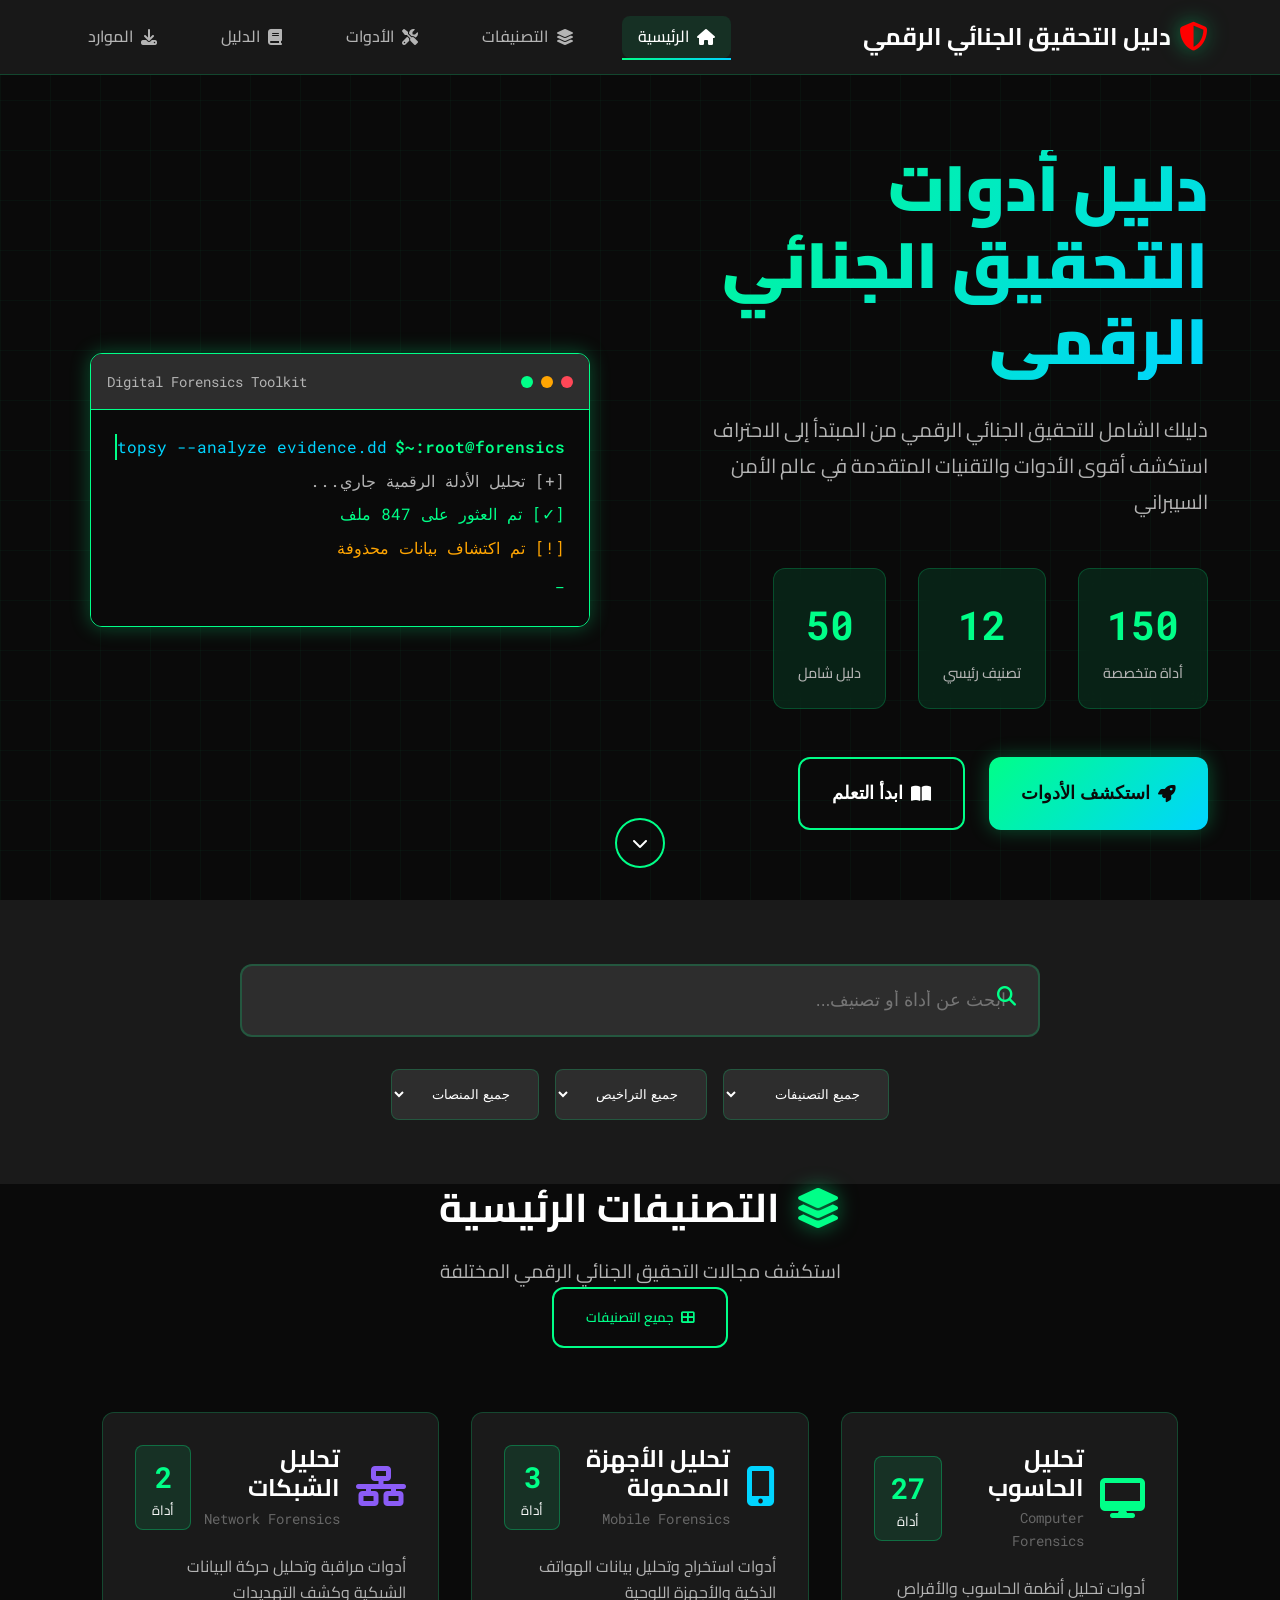
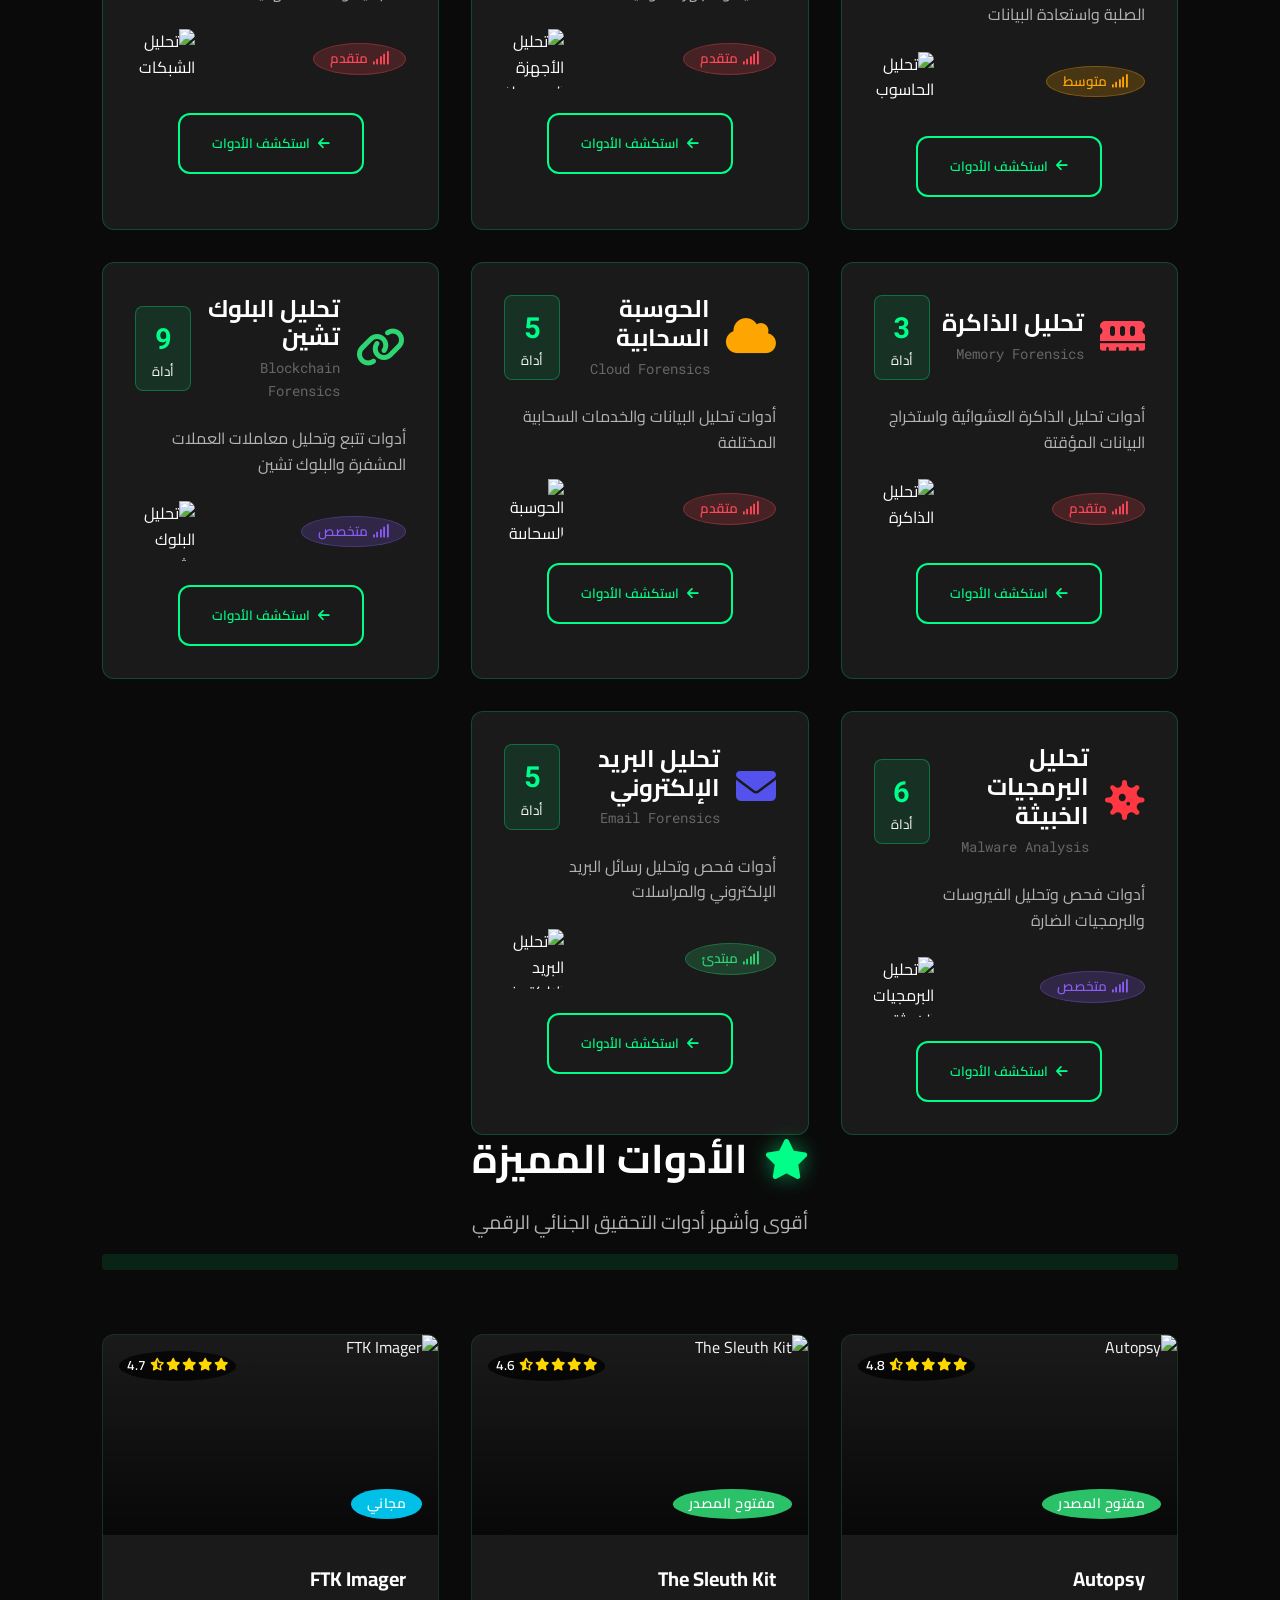
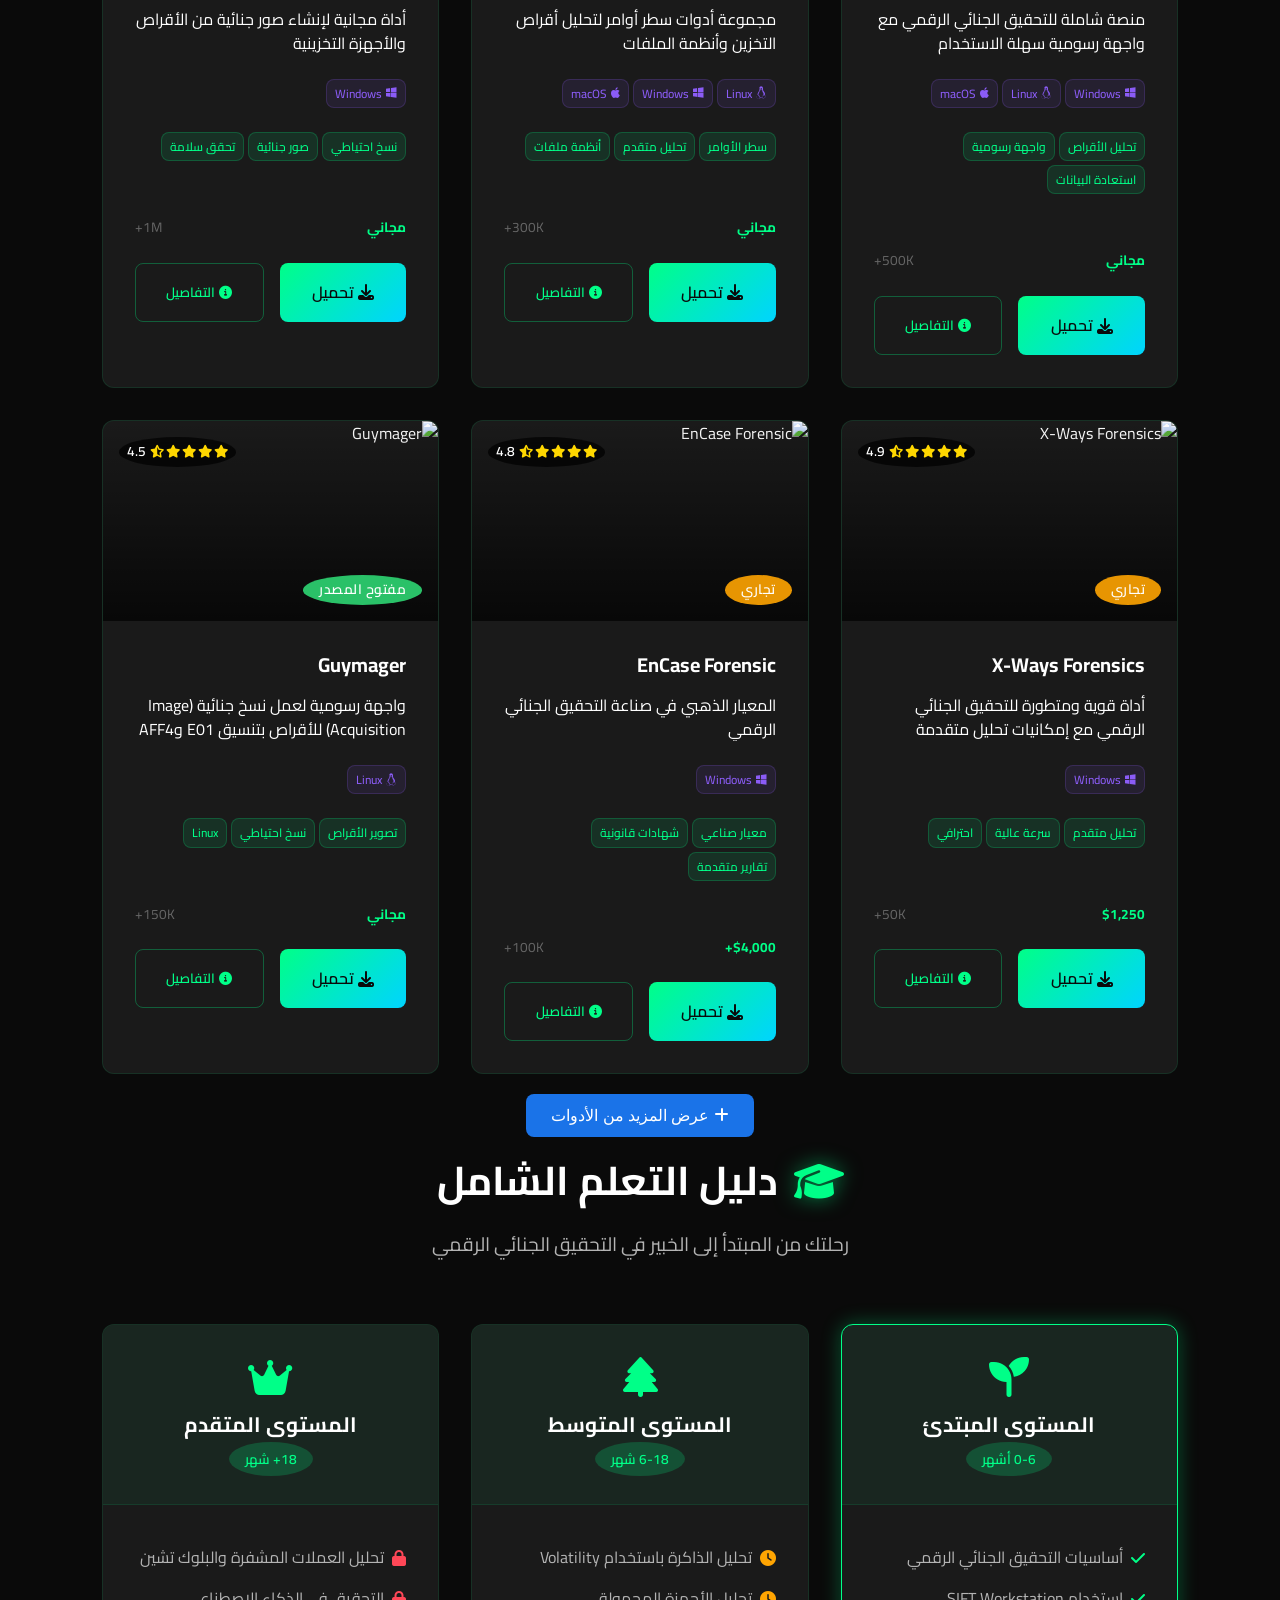
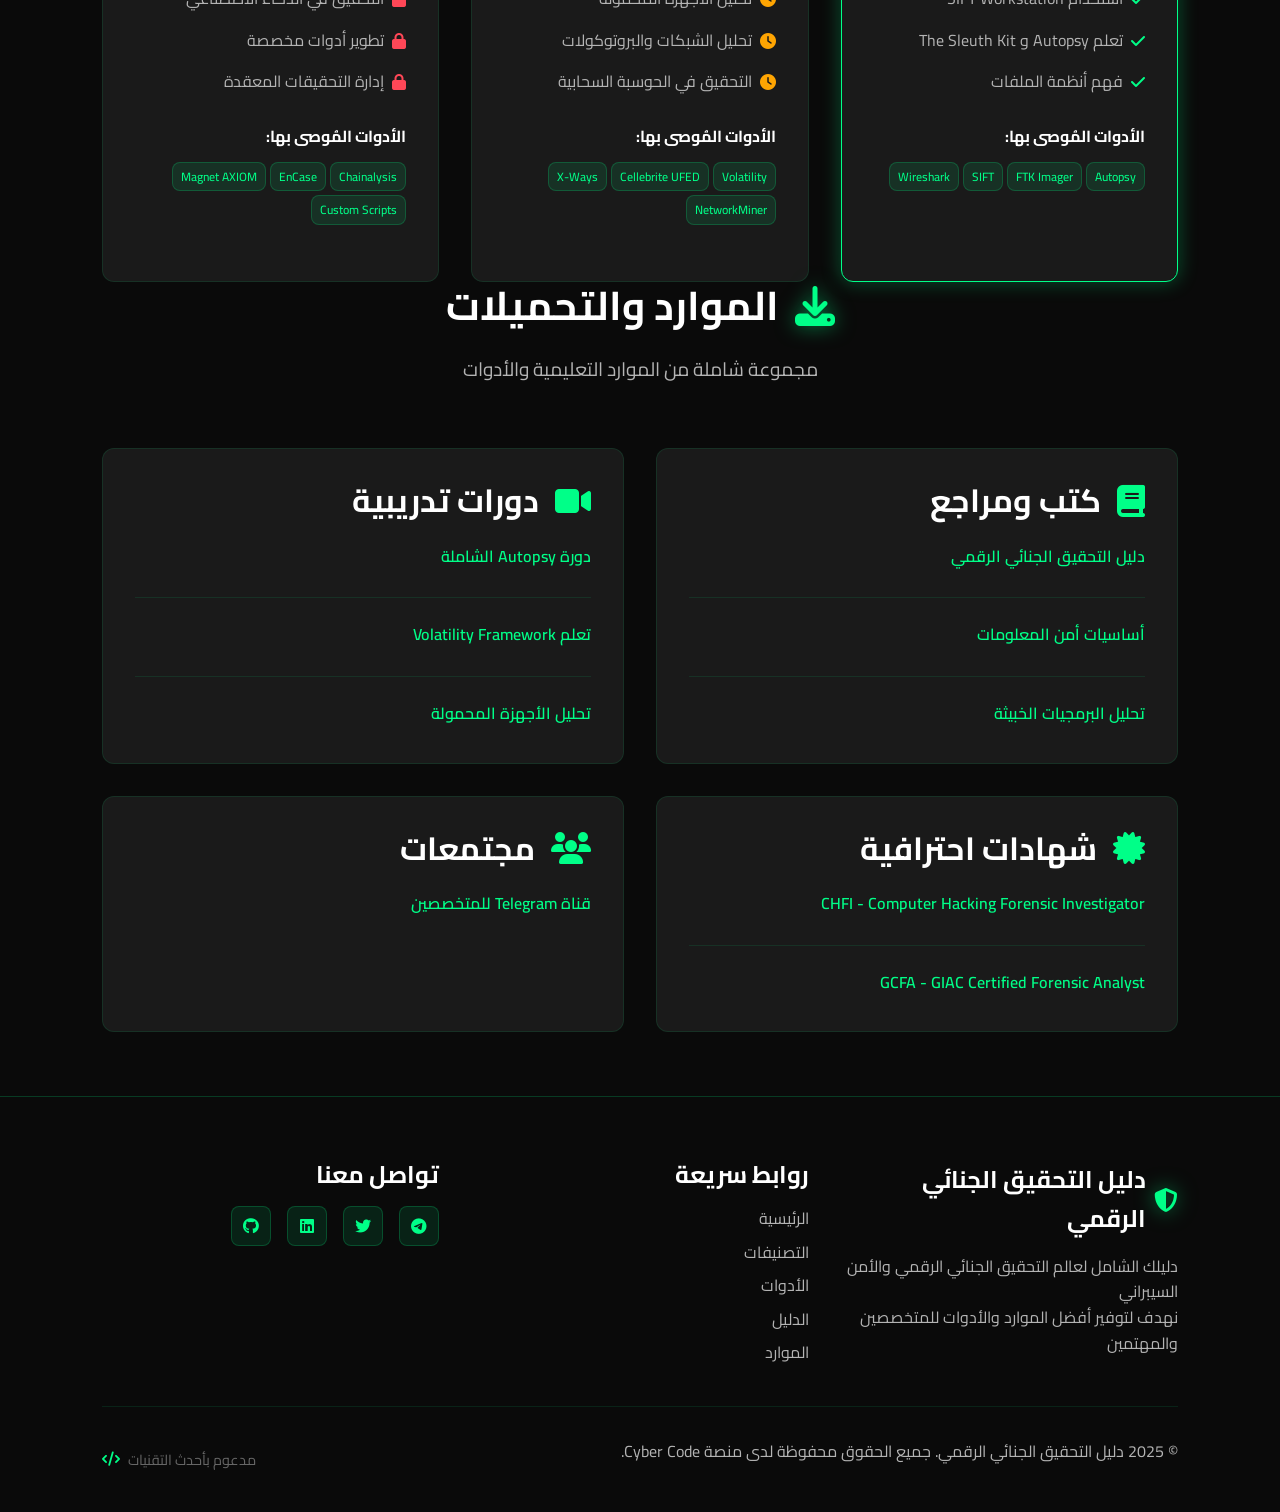
==== commit 085595b6: "Initial commit" ====
--- a/index.html
+++ b/index.html
@@ -16,7 +16,7 @@
     <meta property="og:title" content="دليل أدوات التحقيق الجنائي الرقمي" />
     <meta property="og:description" content="دليل شامل لأدوات التحقيق الجنائي الرقمي - من المبتدأ للاحتراف" />
     <meta property="og:type" content="website" />
-    <meta property="og:url" content="https://yourwebsite.com/" />
+    <meta property="og:url" content="https://digitalforensicstools711.netlify.app/" />
     <meta property="og:image" content="https://via.placeholder.com/1200x630/1a1a1a/00ff88?text=Digital+Forensics+Tools" />
     <meta property="og:locale" content="ar_AR" />
     <meta property="og:site_name" content="Digital Forensics Guide" />
@@ -34,7 +34,7 @@
     <link rel="shortcut icon" href="favicon.ico" type="image/x-icon" />
 
     <!-- Canonical URL -->
-    <link rel="canonical" href="https://yourwebsite.com/" />
+    <link rel="canonical" href="https://digitalforensicstools711.netlify.app/" />
 
  
     <!-- Fonts -->
@@ -77,7 +77,7 @@
         "@type": "WebSite",
         "name": "دليل أدوات التحقيق الجنائي الرقمي",
         "alternateName": "Digital Forensics Tools Guide",
-        "url": "https://digital-forensics-guide.com",
+        "url": "https://digitalforensicstools711.netlify.app",
         "description": "دليل شامل لأدوات التحقيق الجنائي الرقمي من المبتدأ للاحتراف. اكتشف أفضل أدوات التحليل الجنائي مع روابط التحميل والشروحات المفصلة.",
         "inLanguage": ["ar", "en"],
         "audience": {
@@ -88,7 +88,7 @@
           "@type": "SearchAction",
           "target": {
             "@type": "EntryPoint",
-            "urlTemplate": "https://digital-forensics-guide.com/?search={search_term_string}"
+            "urlTemplate": "https://digitalforensicstools711.netlify.app/?search={search_term_string}"
           },
           "query-input": "required name=search_term_string"
         }
@@ -96,6 +96,16 @@
     </script>
   </head>
   <body>
+    <!-- Modal container -->
+<div id="tool-modal" class="modal1">
+  <div class="modal-content1">
+    <span class="close-btn1">&times;</span>
+    <div id="modal-body">
+      <!-- التفاصيل ستُحقن هنا عبر JS -->
+    </div>
+  </div>
+</div>
+
     <!-- Loading Screen -->
     <div id="loading-screen" class="loading-screen">
       <div class="loading-content">
@@ -313,13 +323,14 @@
             <div class="tools-grid" id="featured-tools">
                 <!-- Featured tools will be dynamically loaded here -->
             </div>
-            
-            <div class="tools-pagination">
+            <div class="load-more-container">
                 <button class="load-more-btn" onclick="loadMoreTools()">
                     <i class="fas fa-plus"></i>
                     عرض المزيد من الأدوات
                 </button>
             </div>
+
+            
         </div>
     </section>
 
@@ -441,27 +452,26 @@
                 <div class="resource-category">
                     <h3><i class="fas fa-video"></i> دورات تدريبية</h3>
                     <ul class="resource-list">
-                        <li><a href="#" target="_blank">دورة Autopsy الشاملة</a></li>
-                        <li><a href="#" target="_blank">تعلم Volatility Framework</a></li>
-                        <li><a href="#" target="_blank">تحليل الأجهزة المحمولة</a></li>
+                        <li><a href="https://youtu.be/fEqx0MeCCHg?si=HRP6RpAiZaZU1irU" target="_blank">دورة Autopsy الشاملة</a></li>
+                        <li><a href="https://youtube.com/playlist?list=PLqM63j87R5p5PxI9mrEDFN3NsZJkfwq14&si=ZYcaO4FmZrnNd9RB" target="_blank">تعلم Volatility Framework</a></li>
+                        <li><a href="https://www.alarabimag.com/books/6755-%D8%A7%D9%84%D8%AA%D8%B9%D8%A7%D9%85%D9%84-%D9%85%D8%B9-%D8%A7%D9%84%D8%AC%D9%87%D8%A7%D8%B2-%D8%A7%D9%84%D9%85%D8%AD%D9%85%D9%88%D9%84.html?utm_source=chatgpt.com" target="_blank">تحليل الأجهزة المحمولة</a></li>
                     </ul>
                 </div>
                 
                 <div class="resource-category">
                     <h3><i class="fas fa-certificate"></i> شهادات احترافية</h3>
                     <ul class="resource-list">
-                        <li><a href="#" target="_blank">CHFI - Computer Hacking Forensic Investigator</a></li>
-                        <li><a href="#" target="_blank">GCFA - GIAC Certified Forensic Analyst</a></li>
-                        <li><a href="#" target="_blank">EnCE - EnCase Certified Examiner</a></li>
+                        <li><a href="https://t.me/pdfBooks_programming/706" target="_blank">CHFI - Computer Hacking Forensic Investigator</a></li>
+                        <li><a href="https://t.me/NusurFile/202" target="_blank">GCFA - GIAC Certified Forensic Analyst</a></li>
+                        
                     </ul>
                 </div>
                 
                 <div class="resource-category">
                     <h3><i class="fas fa-users"></i> مجتمعات</h3>
                     <ul class="resource-list">
-                        <li><a href="#" target="_blank">مجتمع الأمن السيبراني العربي</a></li>
-                        <li><a href="#" target="_blank">منتدى التحقيق الجنائي الرقمي</a></li>
-                        <li><a href="#" target="_blank">قناة Telegram للمتخصصين</a></li>
+                       
+                        <li><a href="https://t.me/SyberSc71" target="_blank">قناة Telegram للمتخصصين</a></li>
                     </ul>
                 </div>
             </div>
--- a/css/style.css
+++ b/css/style.css
@@ -161,6 +161,79 @@
     color: var(--primary-text);
     font-weight: 600;
 }
+
+
+/* الصندوق المنبثق (Modal) */
+.modal1 {
+  display: none; /* مخفي افتراضيًا */
+  position: fixed;
+  z-index: 1000;
+  left: 0;
+  top: 0;
+  width: 100%;
+  height: 100%;
+  overflow: auto;
+  background-color: rgba(0,0,0,0.6); /* خلفية مظللة */
+  backdrop-filter: blur(2px);
+}
+
+/* محتوى الصندوق */
+.modal-content1 {
+  background-color: #f6f6f6;
+  margin: 5% auto;
+  padding: 20px;
+  border-radius: 12px;
+  width: 90%;
+  max-width: 600px;
+  box-shadow: 0 8px 25px rgba(0,0,0,0.3);
+  animation: slideDown 0.3s ease;
+}
+
+/* زر الإغلاق */
+.close-btn1 {
+  color: #333;
+  float: right;
+  font-size: 28px;
+  font-weight: bold;
+  cursor: pointer;
+}
+
+.close-btn1:hover {
+  color: #ff0000;
+}
+
+/* تحريك الصندوق */
+@keyframes slideDown {
+  from { transform: translateY(-50px); opacity: 0; }
+  to { transform: translateY(0); opacity: 1; }
+}
+.load-more-container {
+    display: flex;
+    justify-content: center; /* يجعل المحتوى في المنتصف أفقيًا */
+    margin: 20px 0; /* مسافة من الأعلى والأسفل */
+}
+
+.load-more-btn {
+    background-color: #1a73e8; /* لون أزرق جميل */
+    color: #fff;
+    border: none;
+    padding: 12px 25px;
+    font-size: 16px;
+    border-radius: 8px;
+    cursor: pointer;
+    transition: background-color 0.3s, transform 0.2s;
+}
+
+.load-more-btn:hover {
+    background-color: #155ab6;
+    transform: scale(1.05);
+}
+
+.load-more-btn:disabled {
+    background-color: #888;
+    cursor: not-allowed;
+}
+
 
 .loading-progress {
     width: 300px;
@@ -712,7 +785,7 @@
 .search-icon {
     position: absolute;
     right: var(--spacing-lg);
-    top: 30%;
+    top: 45%;
     transform: translateY(-50%);
     color: var(--cyber-green);
     font-size: 1.2rem;
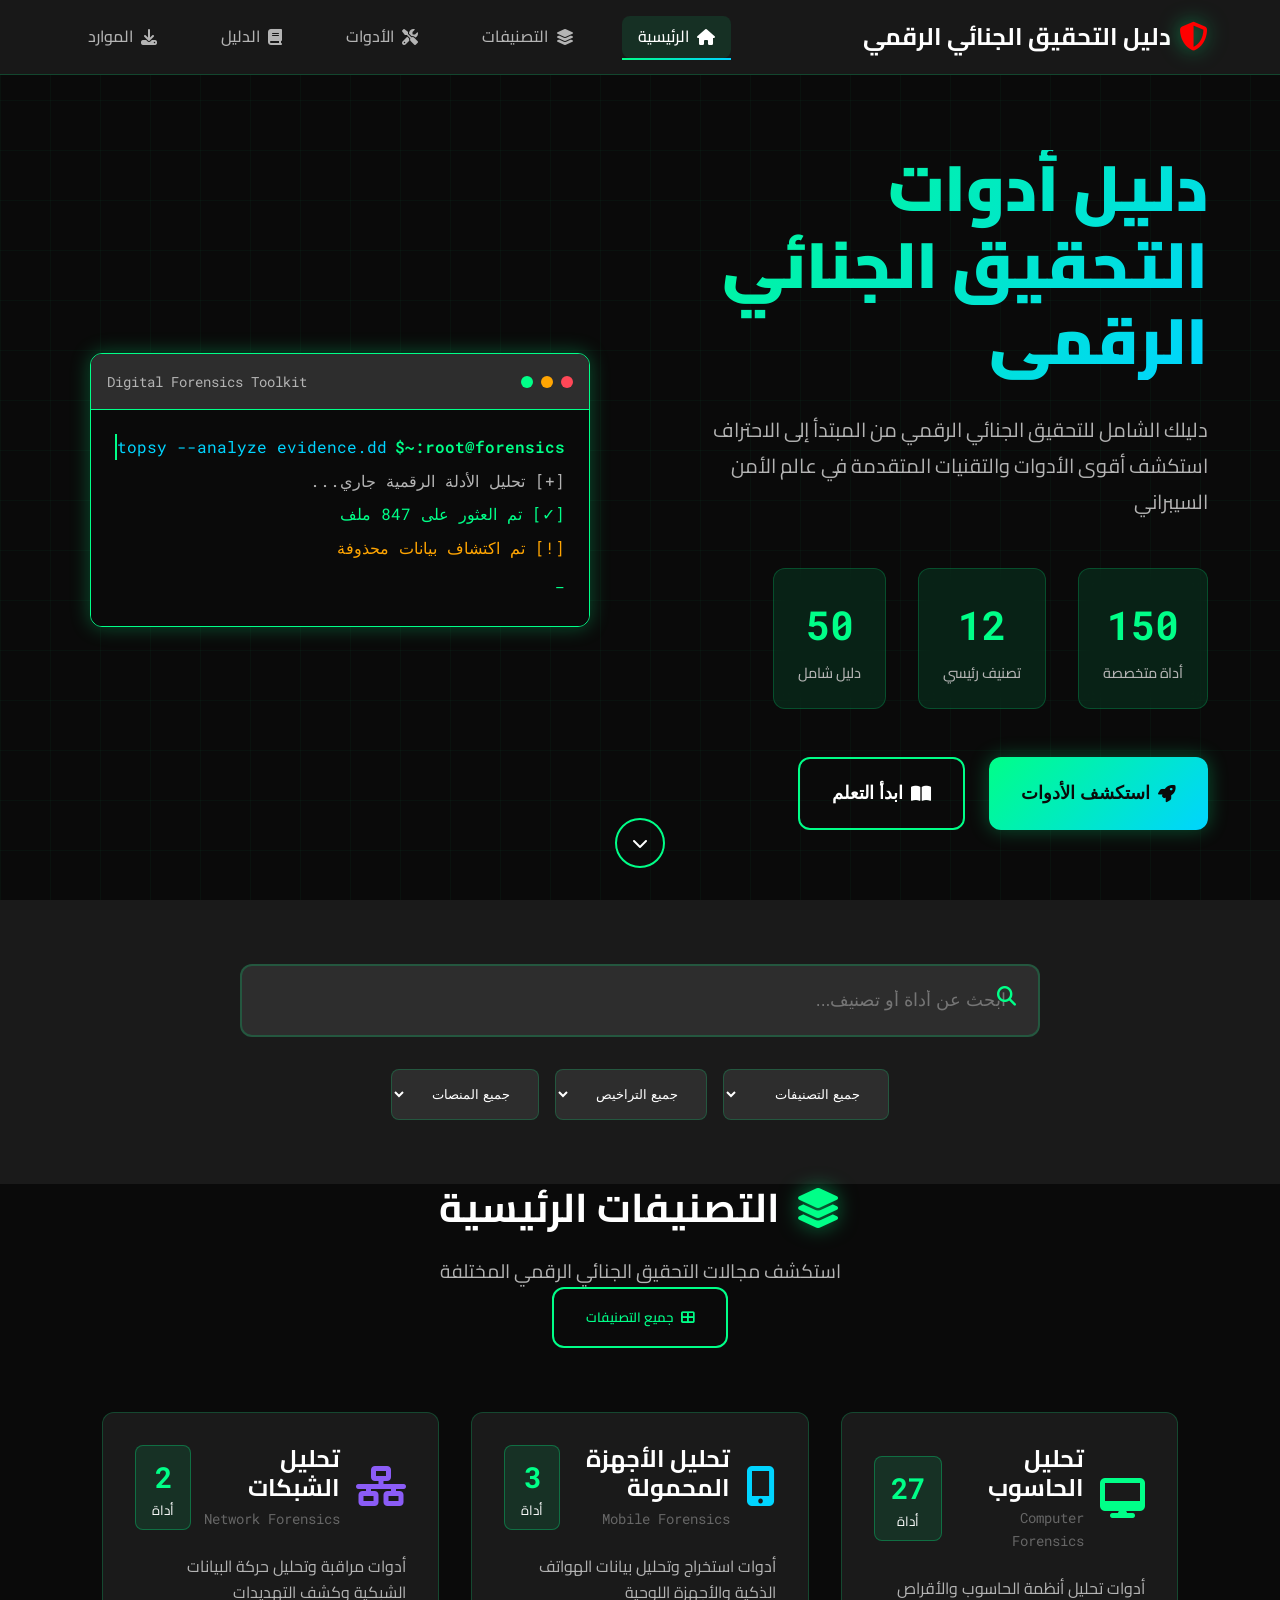
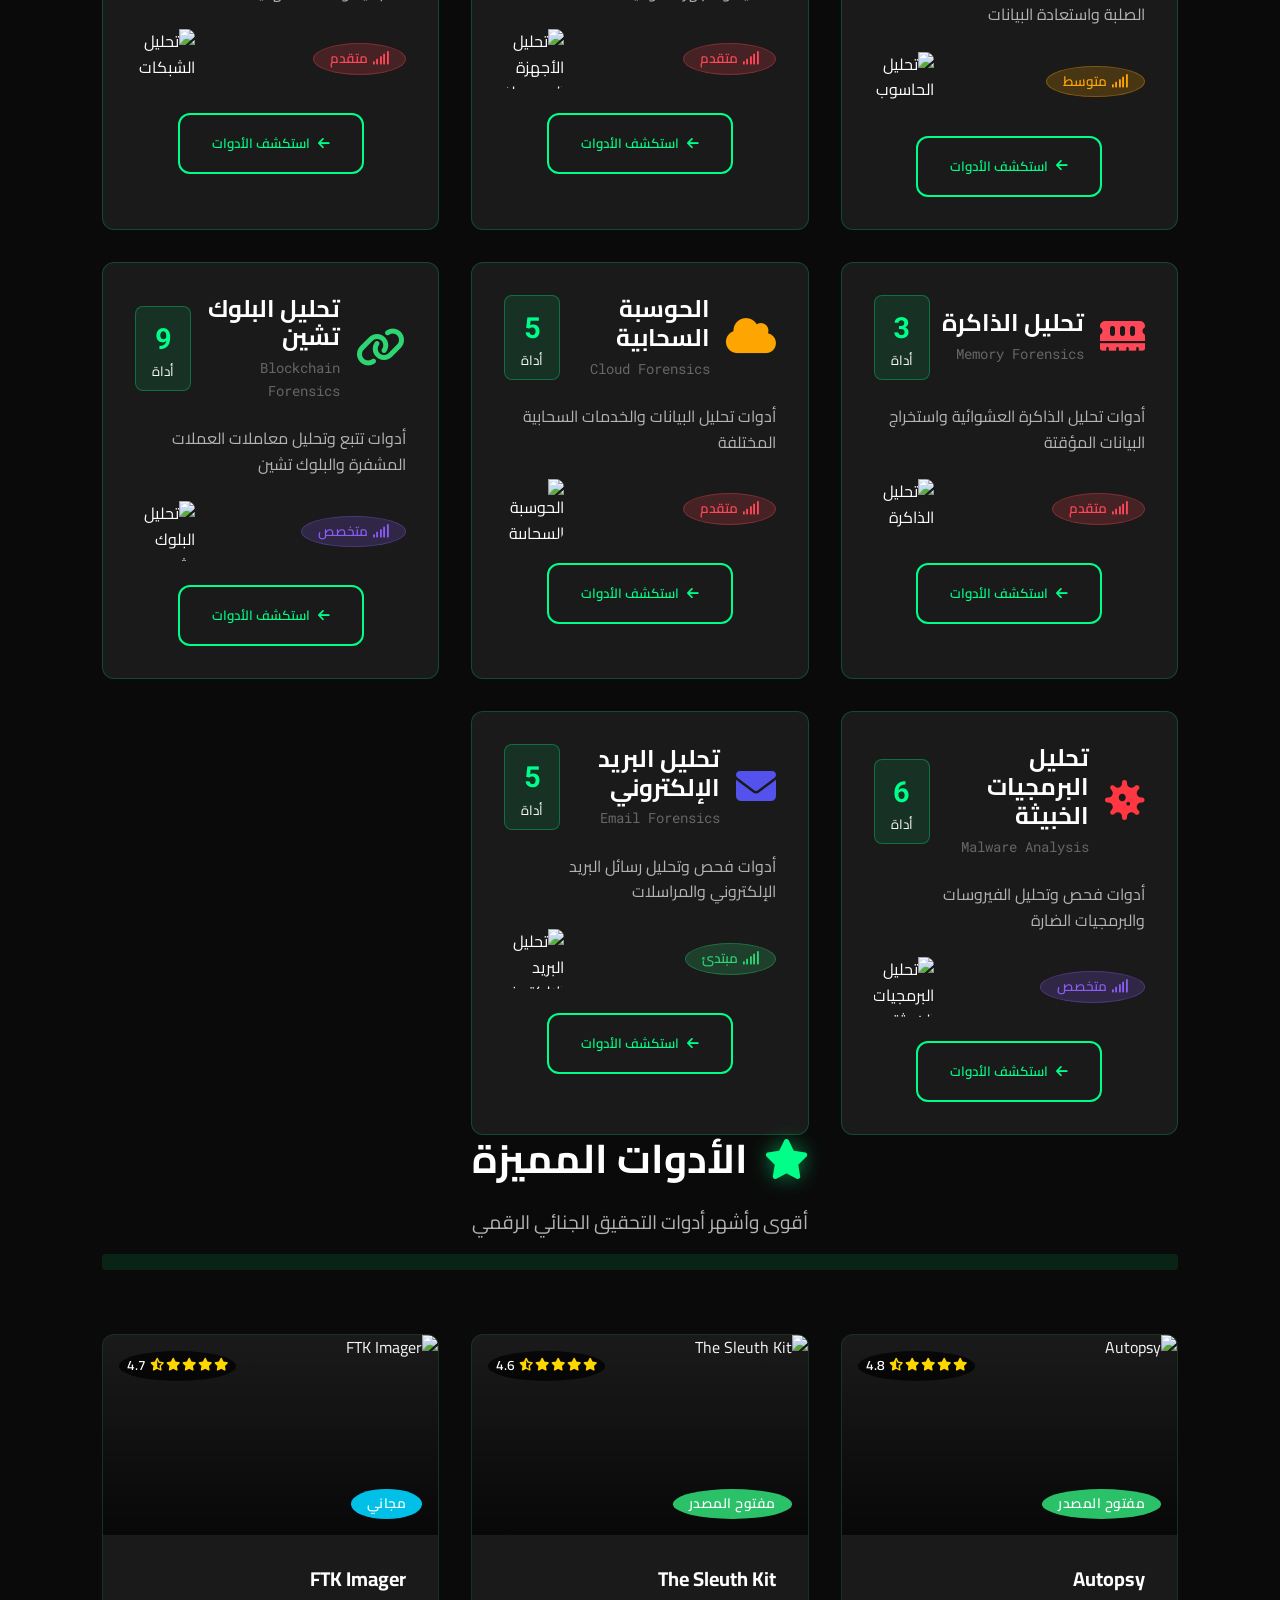
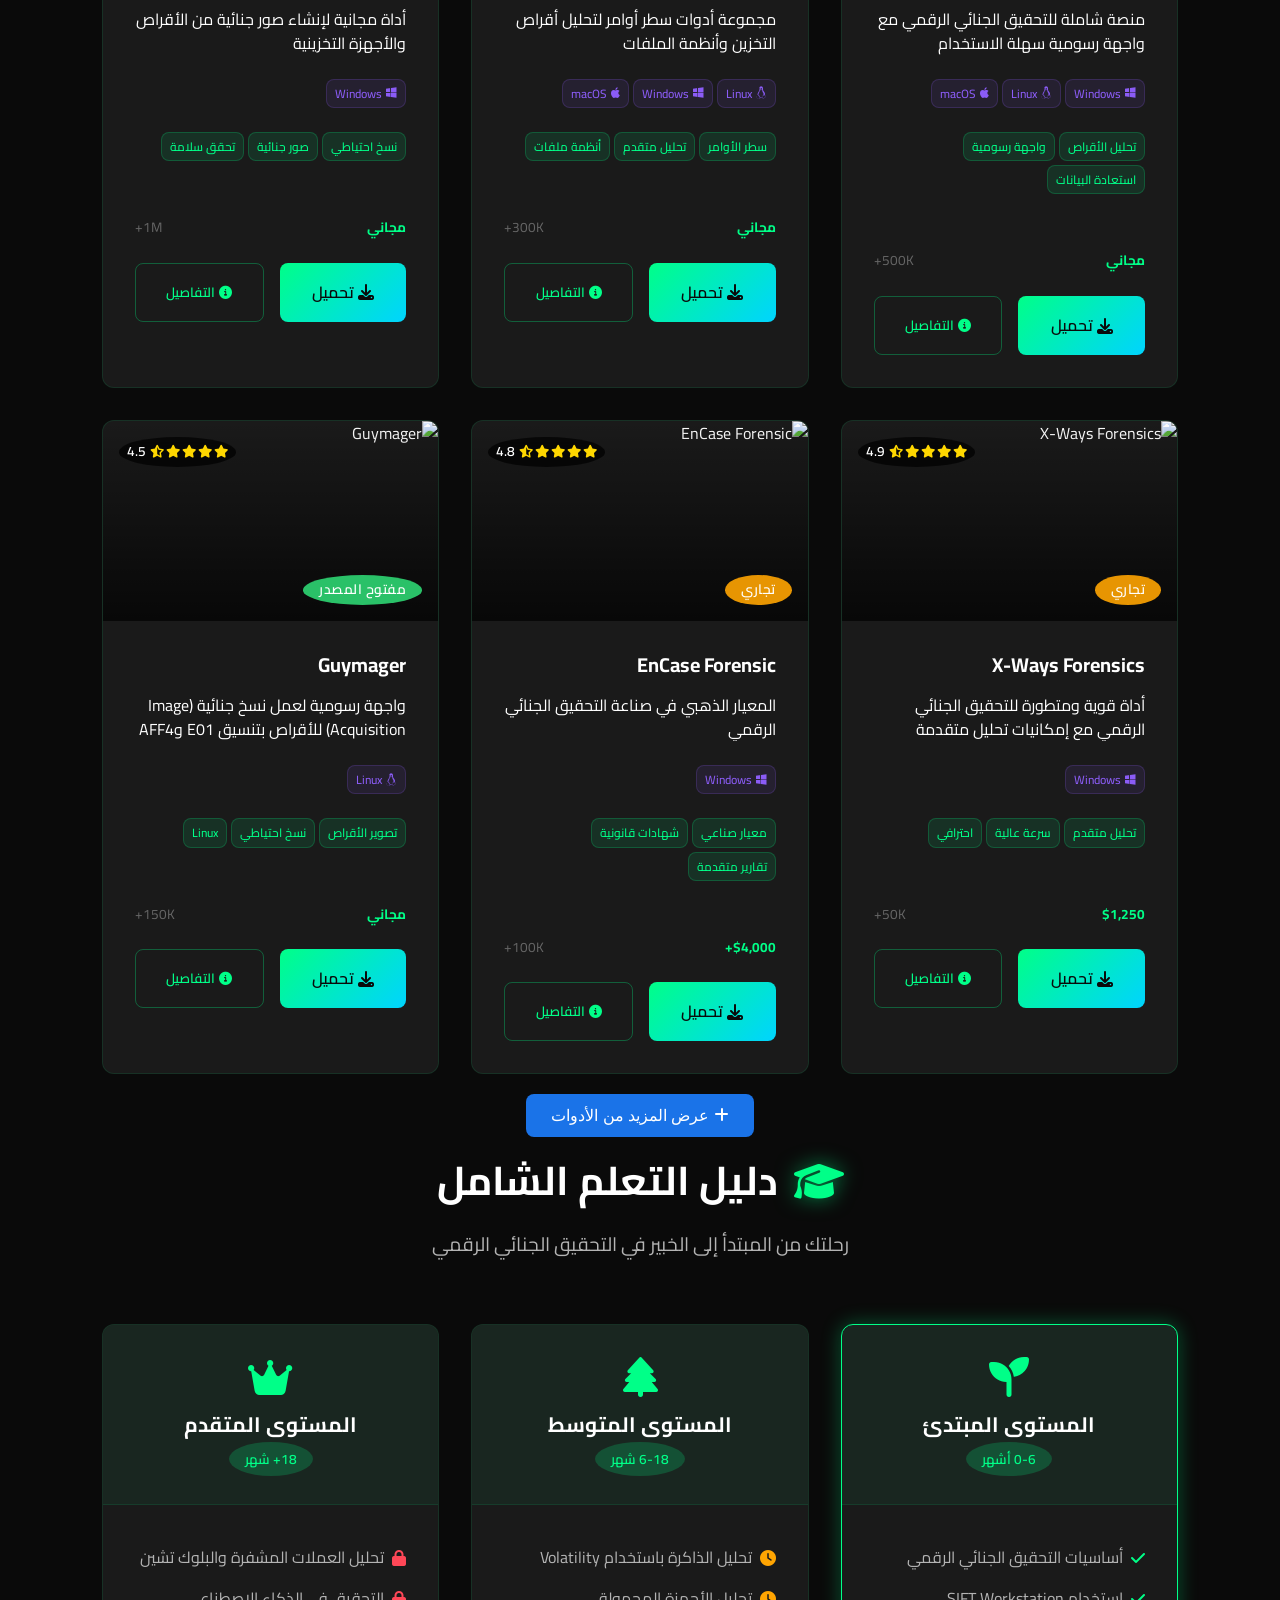
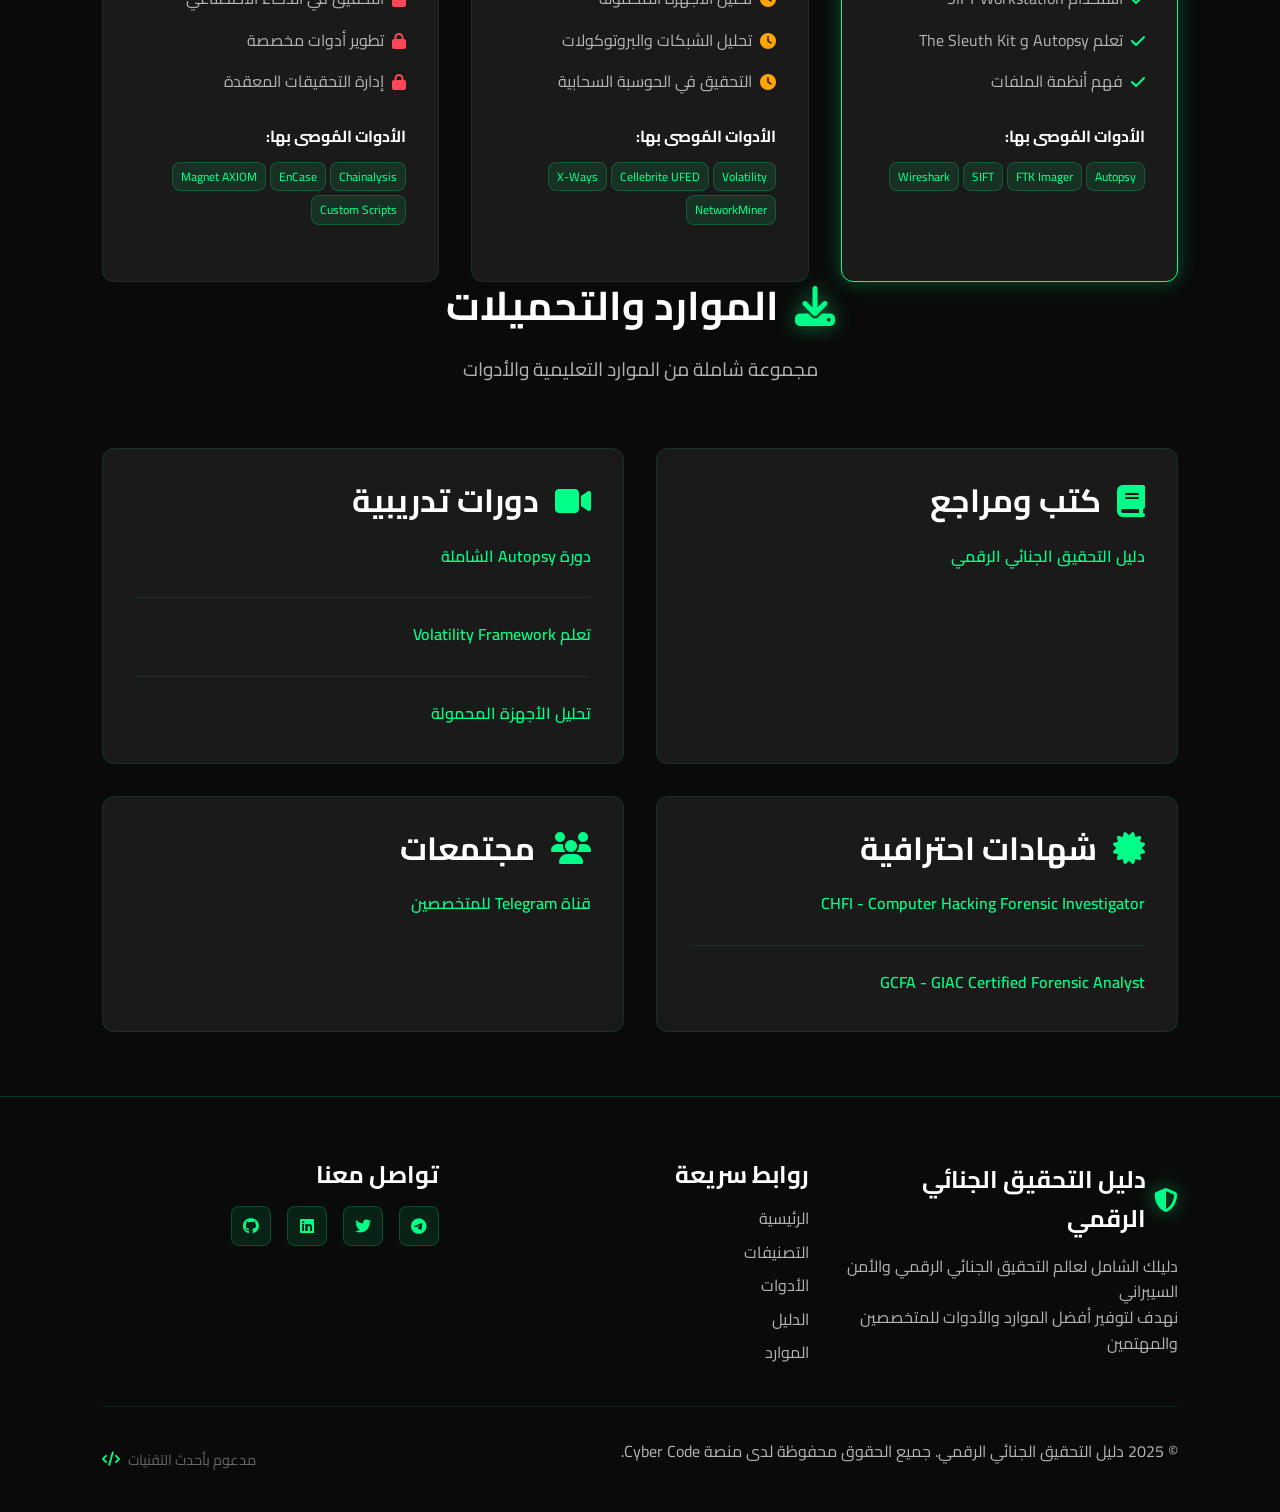
==== commit ded8ad9e: "Initial commit" ====
--- a/index.html
+++ b/index.html
@@ -443,9 +443,8 @@
                 <div class="resource-category">
                     <h3><i class="fas fa-book"></i> كتب ومراجع</h3>
                     <ul class="resource-list">
-                        <li><a href="#" target="_blank">دليل التحقيق الجنائي الرقمي</a></li>
-                        <li><a href="#" target="_blank">أساسيات أمن المعلومات</a></li>
-                        <li><a href="#" target="_blank">تحليل البرمجيات الخبيثة</a></li>
+                        <li><a href="https://t.me/c_yber_r/296" target="_blank">دليل التحقيق الجنائي الرقمي</a></li>
+                        
                     </ul>
                 </div>
                 
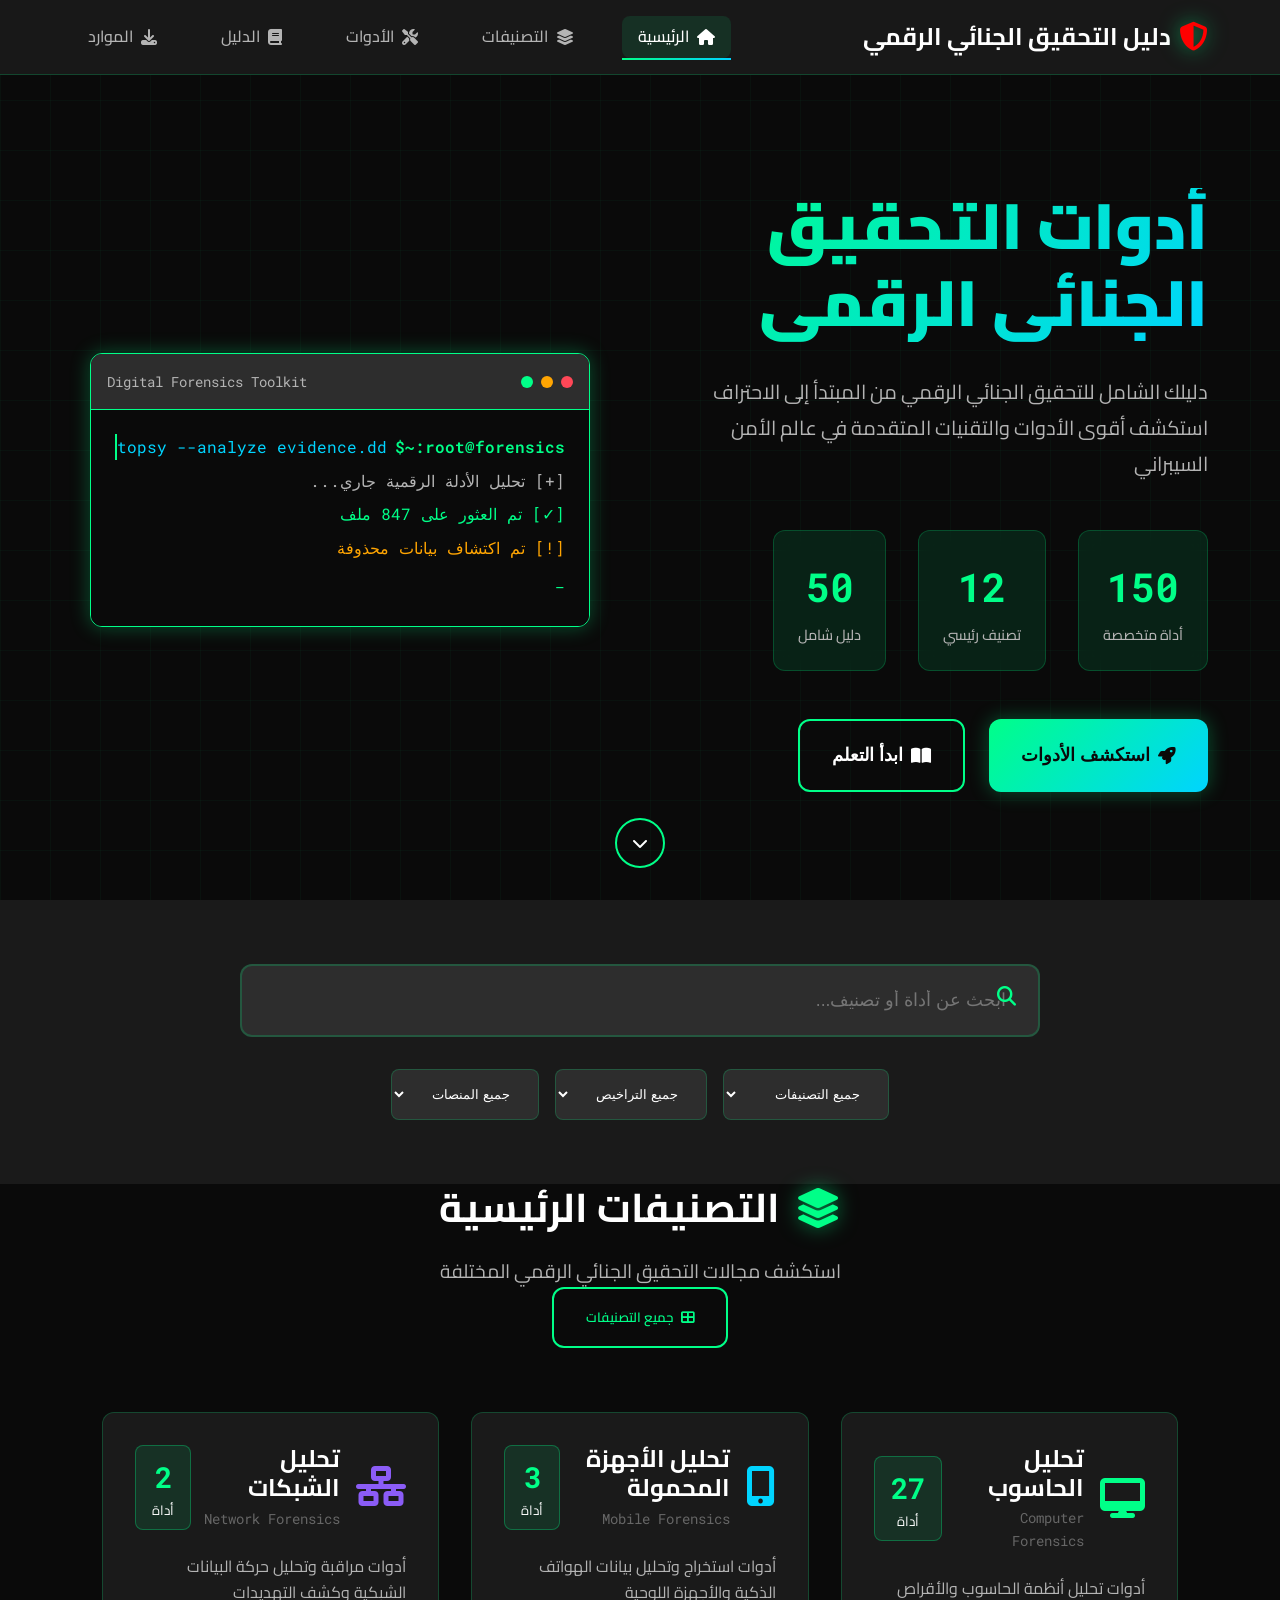
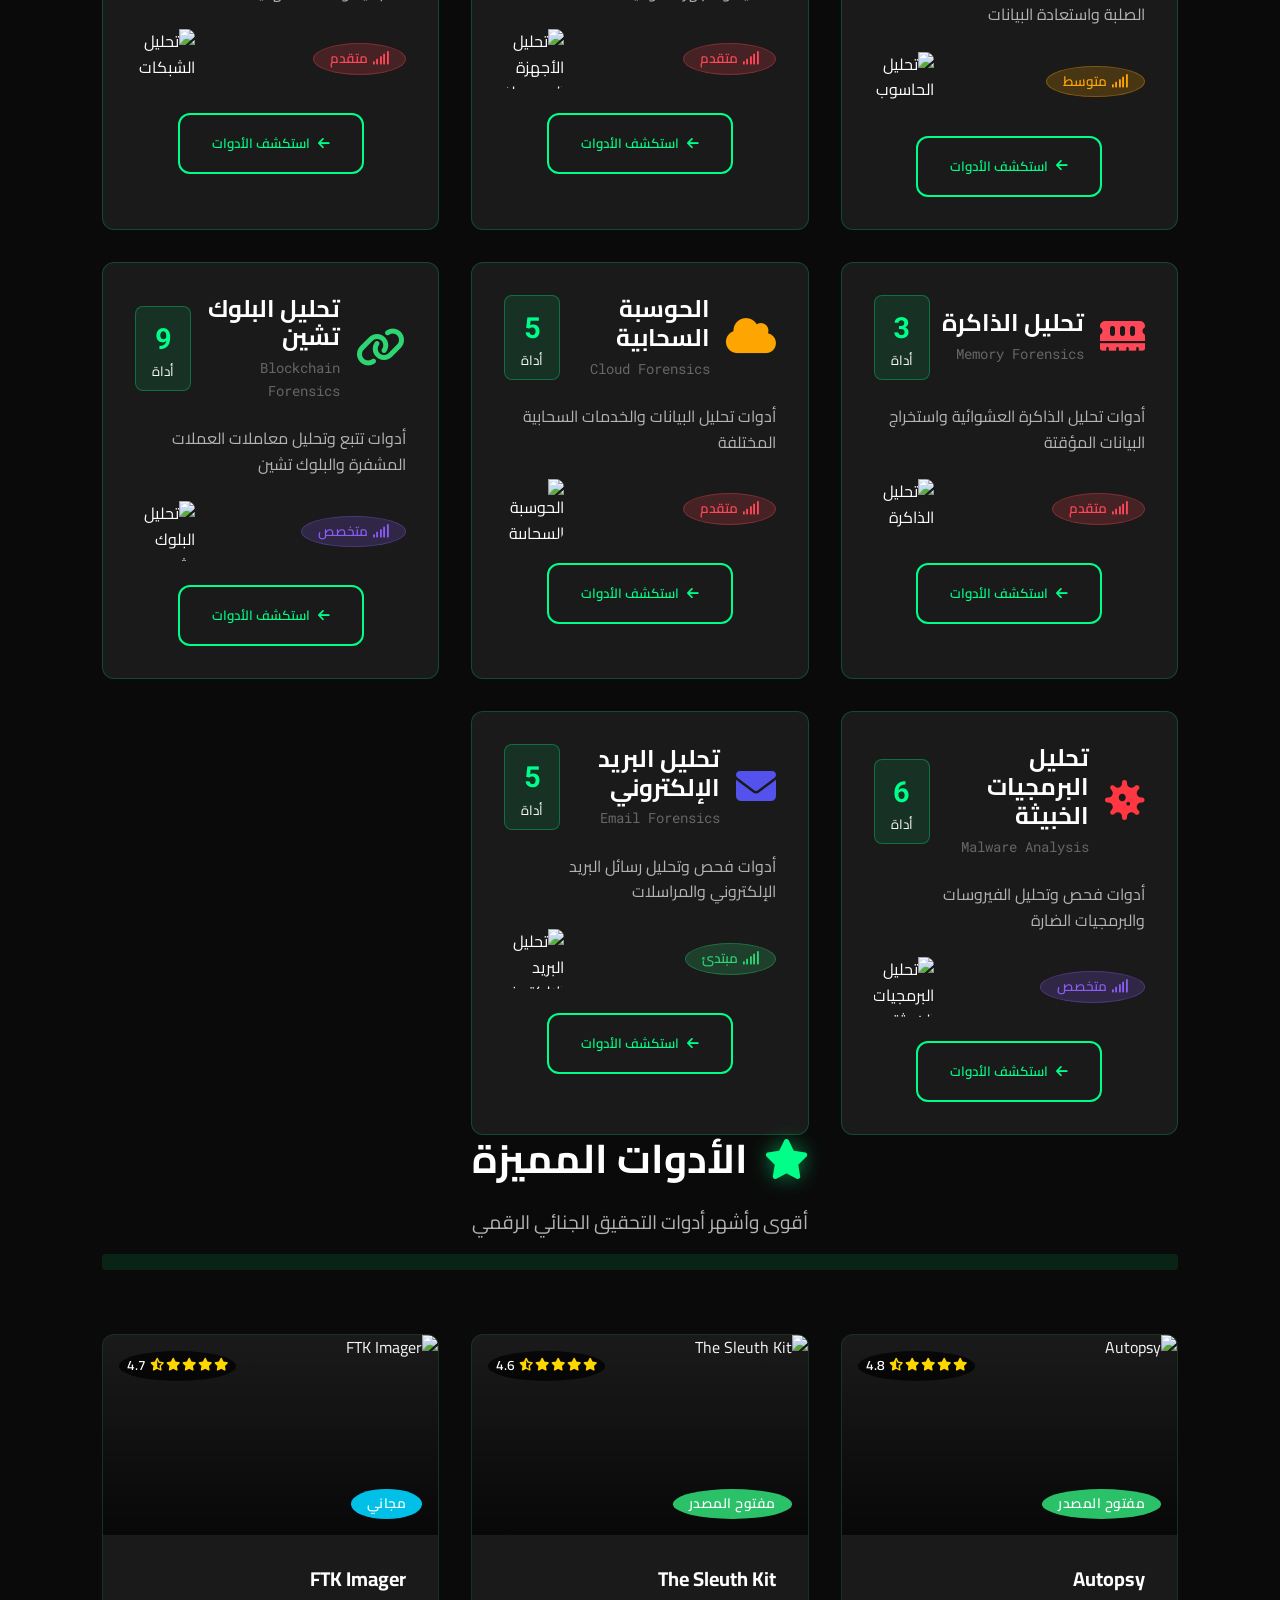
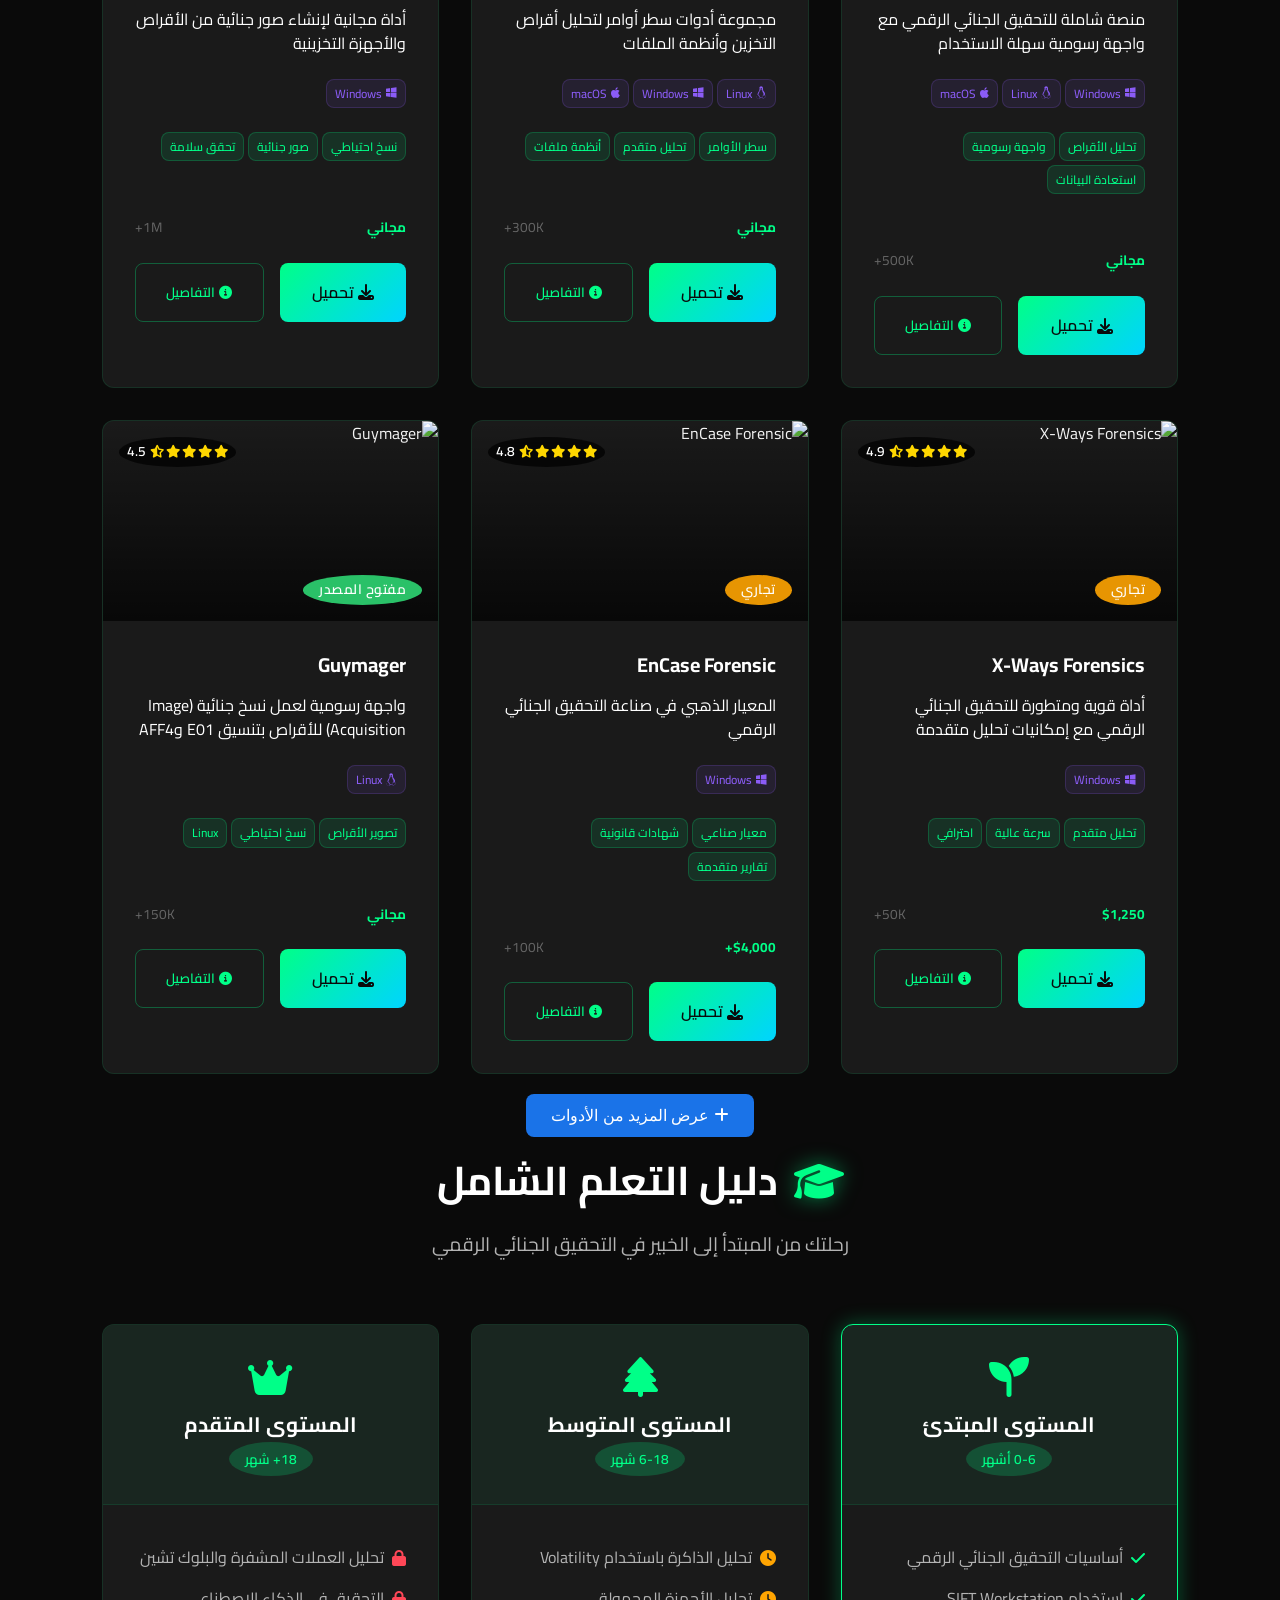
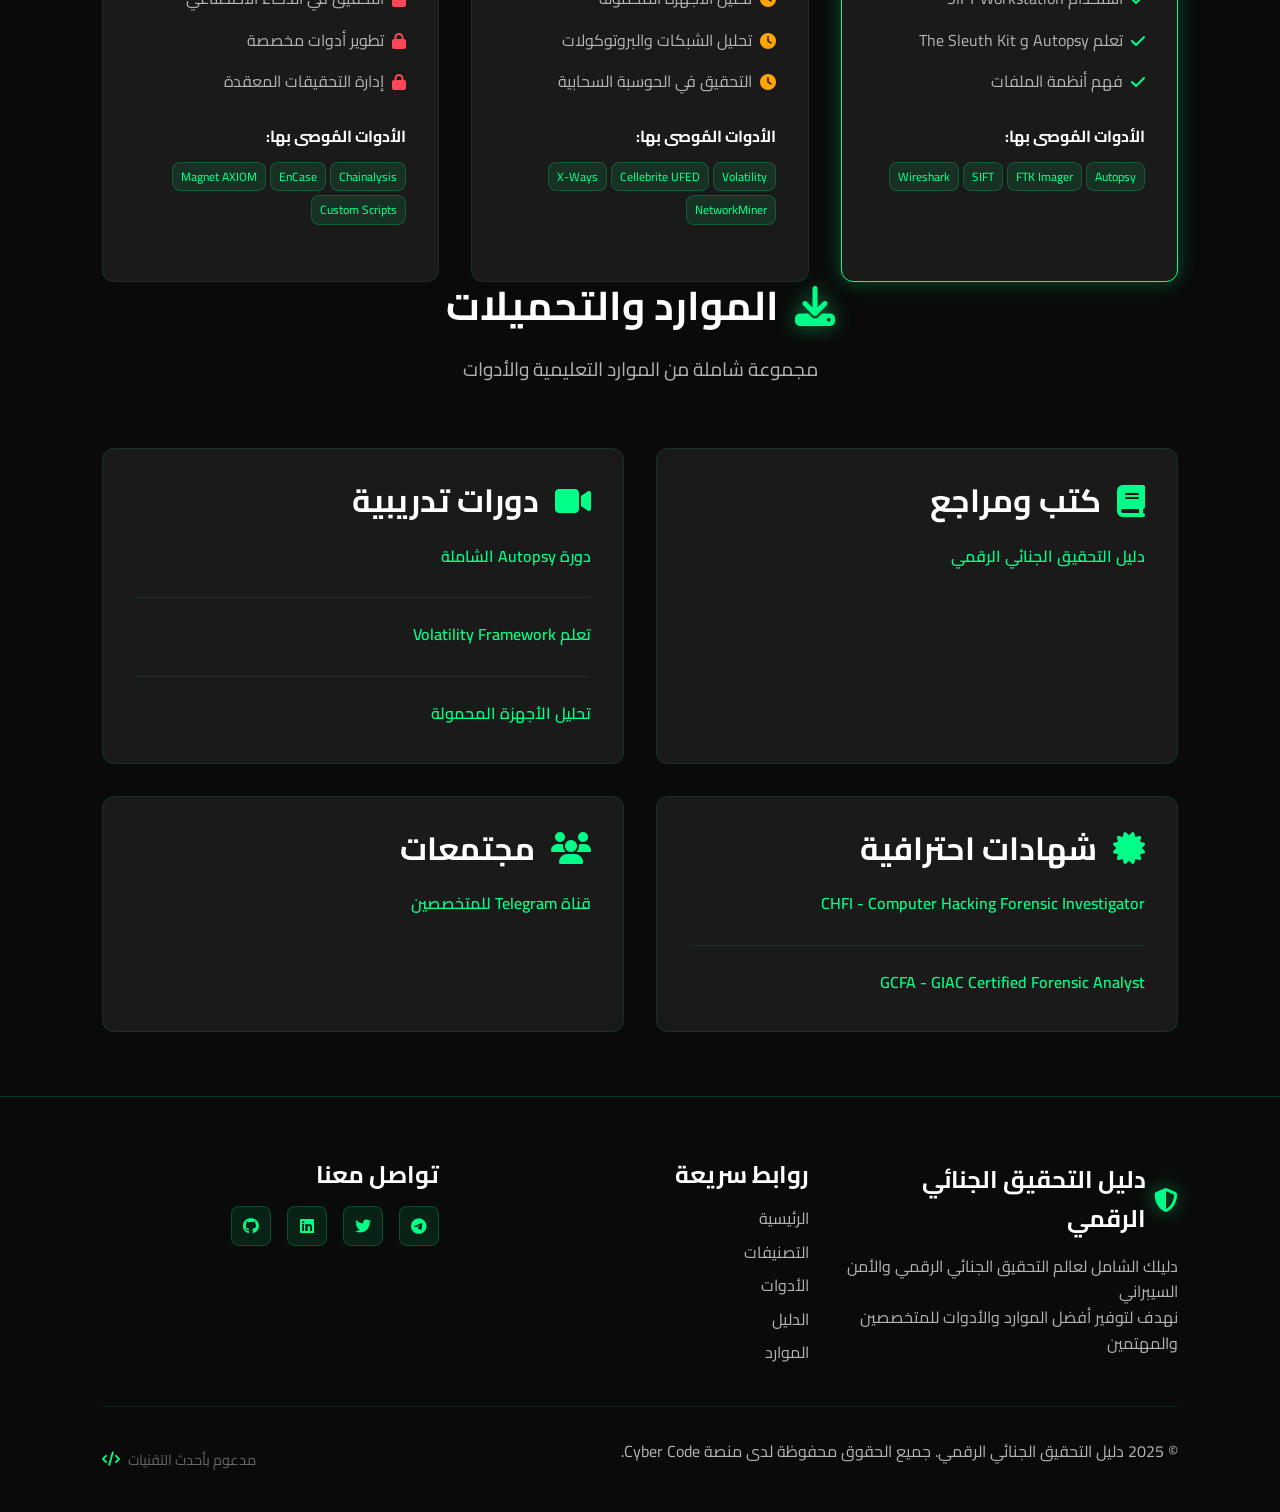
==== commit 90679f7d: "Initial commit" ====
--- a/index.html
+++ b/index.html
@@ -3,7 +3,7 @@
   <head>
     <meta charset="UTF-8" />
     <meta name="viewport" content="width=device-width, initial-scale=1.0" />
-    <title>دليل أدوات التحقيق الجنائي الرقمي | Digital Forensics Tools Guide</title>
+    <title> أدوات التحقيق الجنائي الرقمي | Digital Forensics Tools Guide</title>
      <meta name="description" content="دليل شامل لأدوات التحقيق الجنائي الرقمي - من المبتدأ للاحتراف. اكتشف أفضل أدوات التحليل الجنائي الرقمي مع روابط التحميل والشروحات المفصلة." />
     <meta name="keywords" content="أدوات التحقيق الجنائي الرقمي, Digital Forensics, تحليل البيانات الرقمية, أمن المعلومات, تحليل الجرائم الإلكترونية" />
     <meta name="author" content="Digital Forensics Guide" />
@@ -13,7 +13,7 @@
     <meta name="revisit-after" content="7 days" />
 
     <!-- Open Graph Tags (Facebook, LinkedIn) -->
-    <meta property="og:title" content="دليل أدوات التحقيق الجنائي الرقمي" />
+    <meta property="og:title" content=" أدوات التحقيق الجنائي الرقمي" />
     <meta property="og:description" content="دليل شامل لأدوات التحقيق الجنائي الرقمي - من المبتدأ للاحتراف" />
     <meta property="og:type" content="website" />
     <meta property="og:url" content="https://digitalforensicstools711.netlify.app/" />
@@ -23,7 +23,7 @@
 
     <!-- Twitter Card Tags -->
     <meta name="twitter:card" content="summary_large_image" />
-    <meta name="twitter:title" content="دليل أدوات التحقيق الجنائي الرقمي" />
+    <meta name="twitter:title" content=" أدوات التحقيق الجنائي الرقمي" />
     <meta name="twitter:description" content="دليل شامل لأدوات التحقيق الجنائي الرقمي - من المبتدأ للاحتراف" />
     <meta name="twitter:image" content="https://via.placeholder.com/1200x630/1a1a1a/00ff88?text=Digital+Forensics+Tools" />
     <meta name="twitter:site" content="@YourTwitterHandle" />
@@ -75,7 +75,7 @@
       {
         "@context": "https://schema.org",
         "@type": "WebSite",
-        "name": "دليل أدوات التحقيق الجنائي الرقمي",
+        "name": " أدوات التحقيق الجنائي الرقمي",
         "alternateName": "Digital Forensics Tools Guide",
         "url": "https://digitalforensicstools711.netlify.app",
         "description": "دليل شامل لأدوات التحقيق الجنائي الرقمي من المبتدأ للاحتراف. اكتشف أفضل أدوات التحليل الجنائي مع روابط التحميل والشروحات المفصلة.",
@@ -168,8 +168,8 @@
       <div class="hero-content">
         <div class="hero-text">
           <h1 class="hero-title">
-            <span data-text="دليل أدوات التحقيق الجنائي الرقمي" style="color: red"
-              >دليل أدوات التحقيق الجنائي الرقمي</span
+            <span data-text=" أدوات التحقيق الجنائي الرقمي" style="color: red"
+              > أدوات التحقيق الجنائي الرقمي</span
             >
           </h1>
           <p class="hero-subtitle">
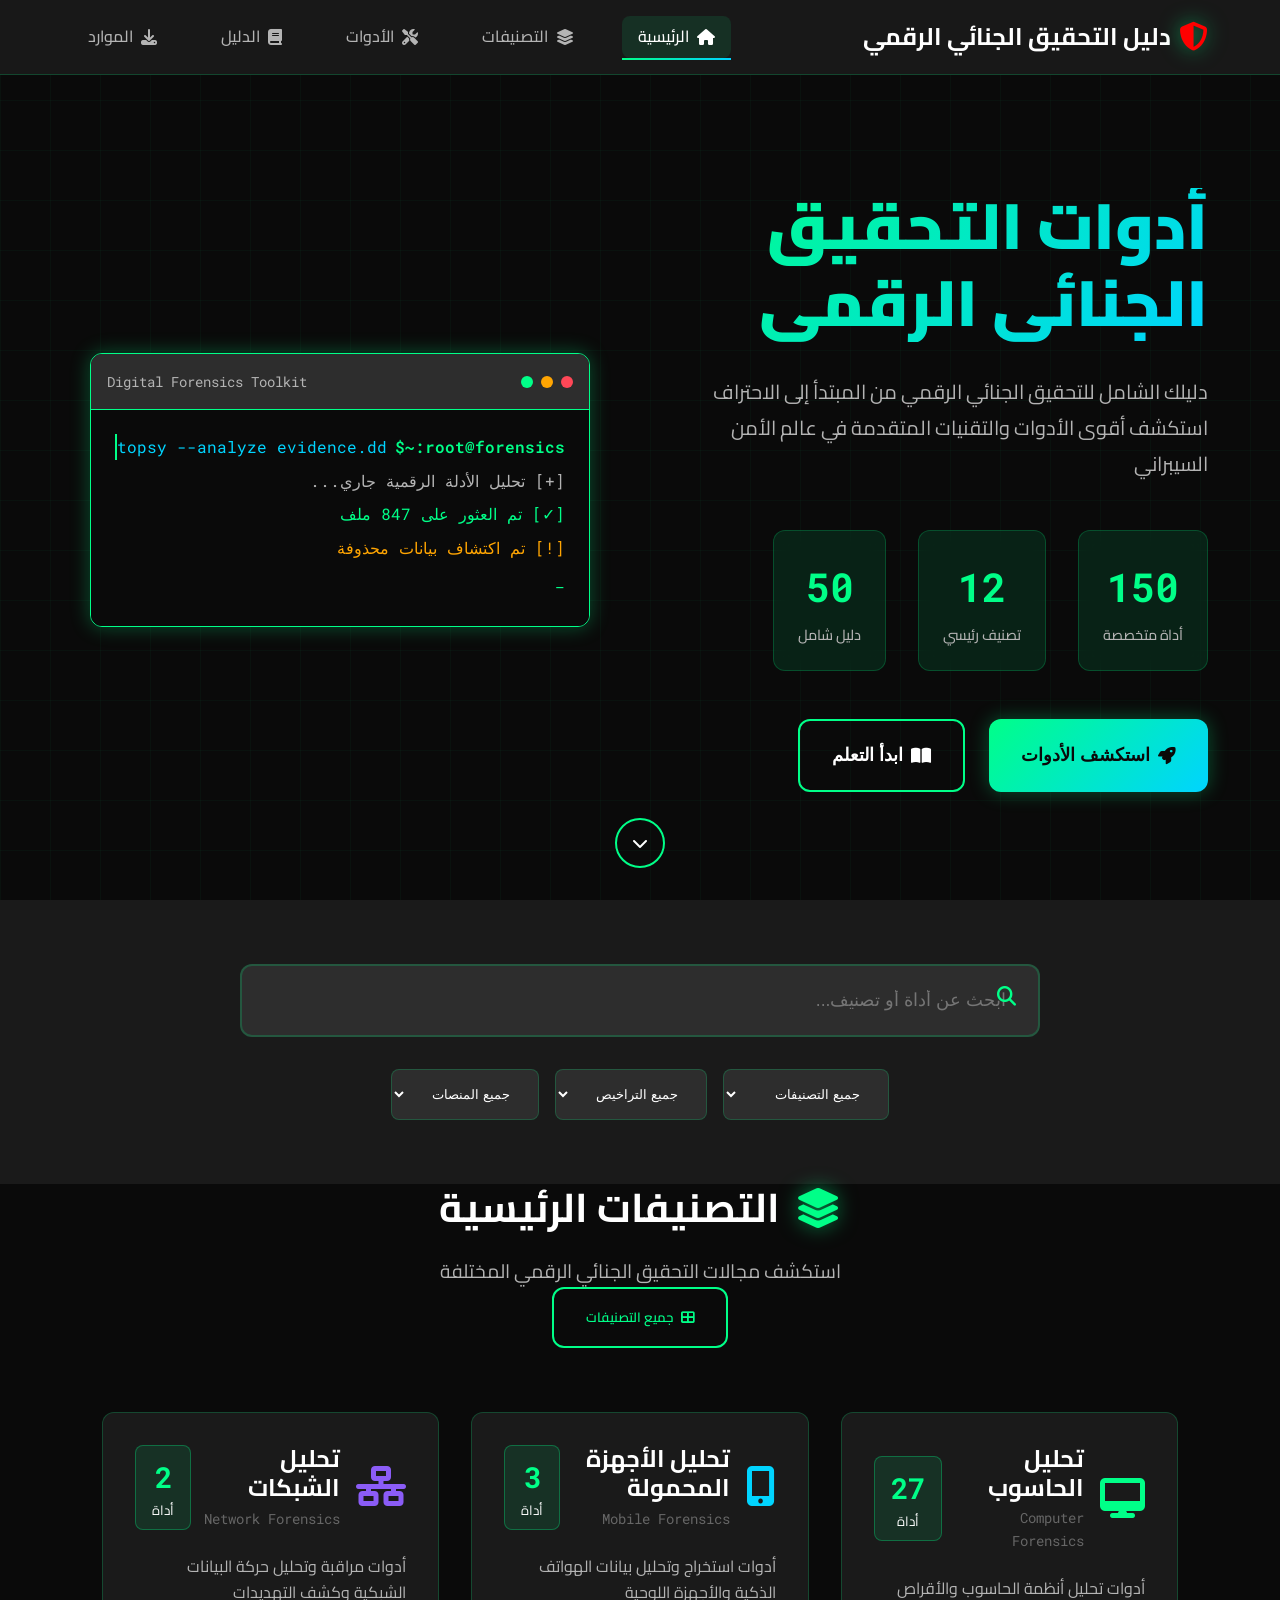
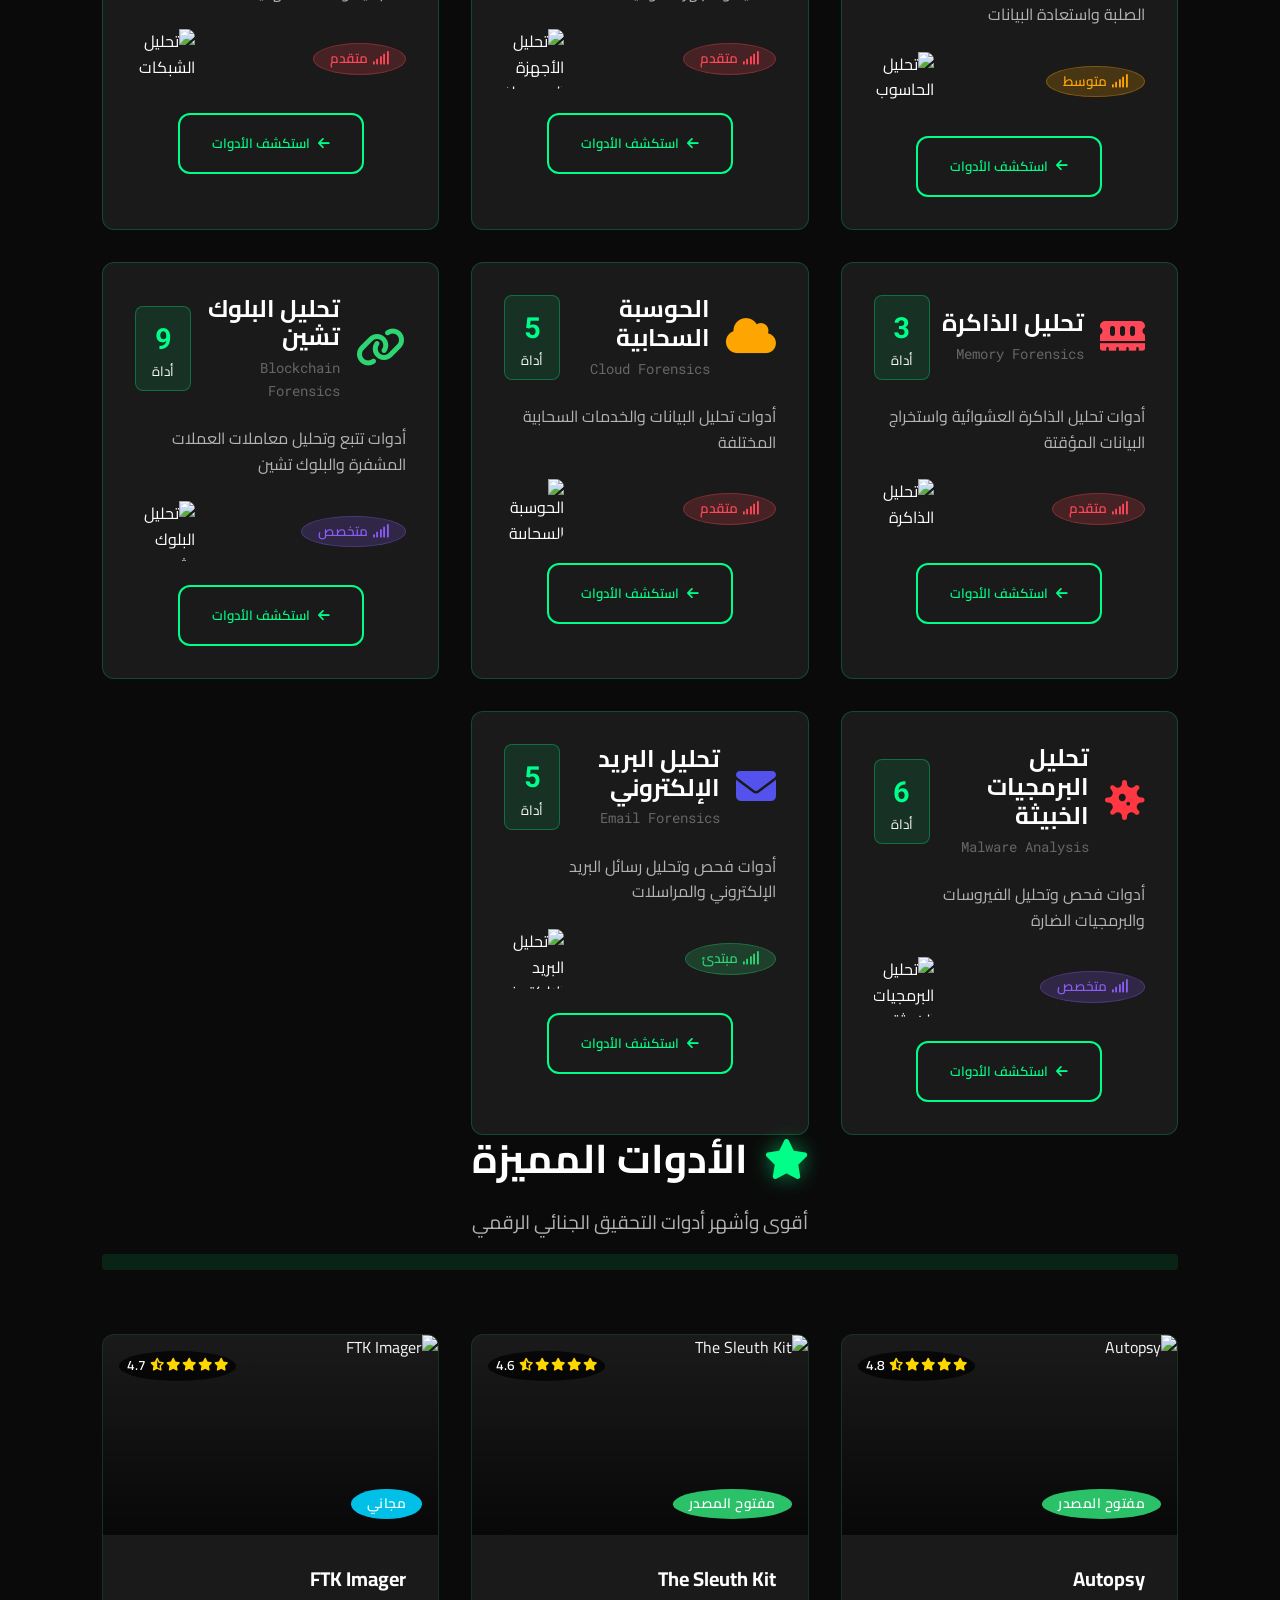
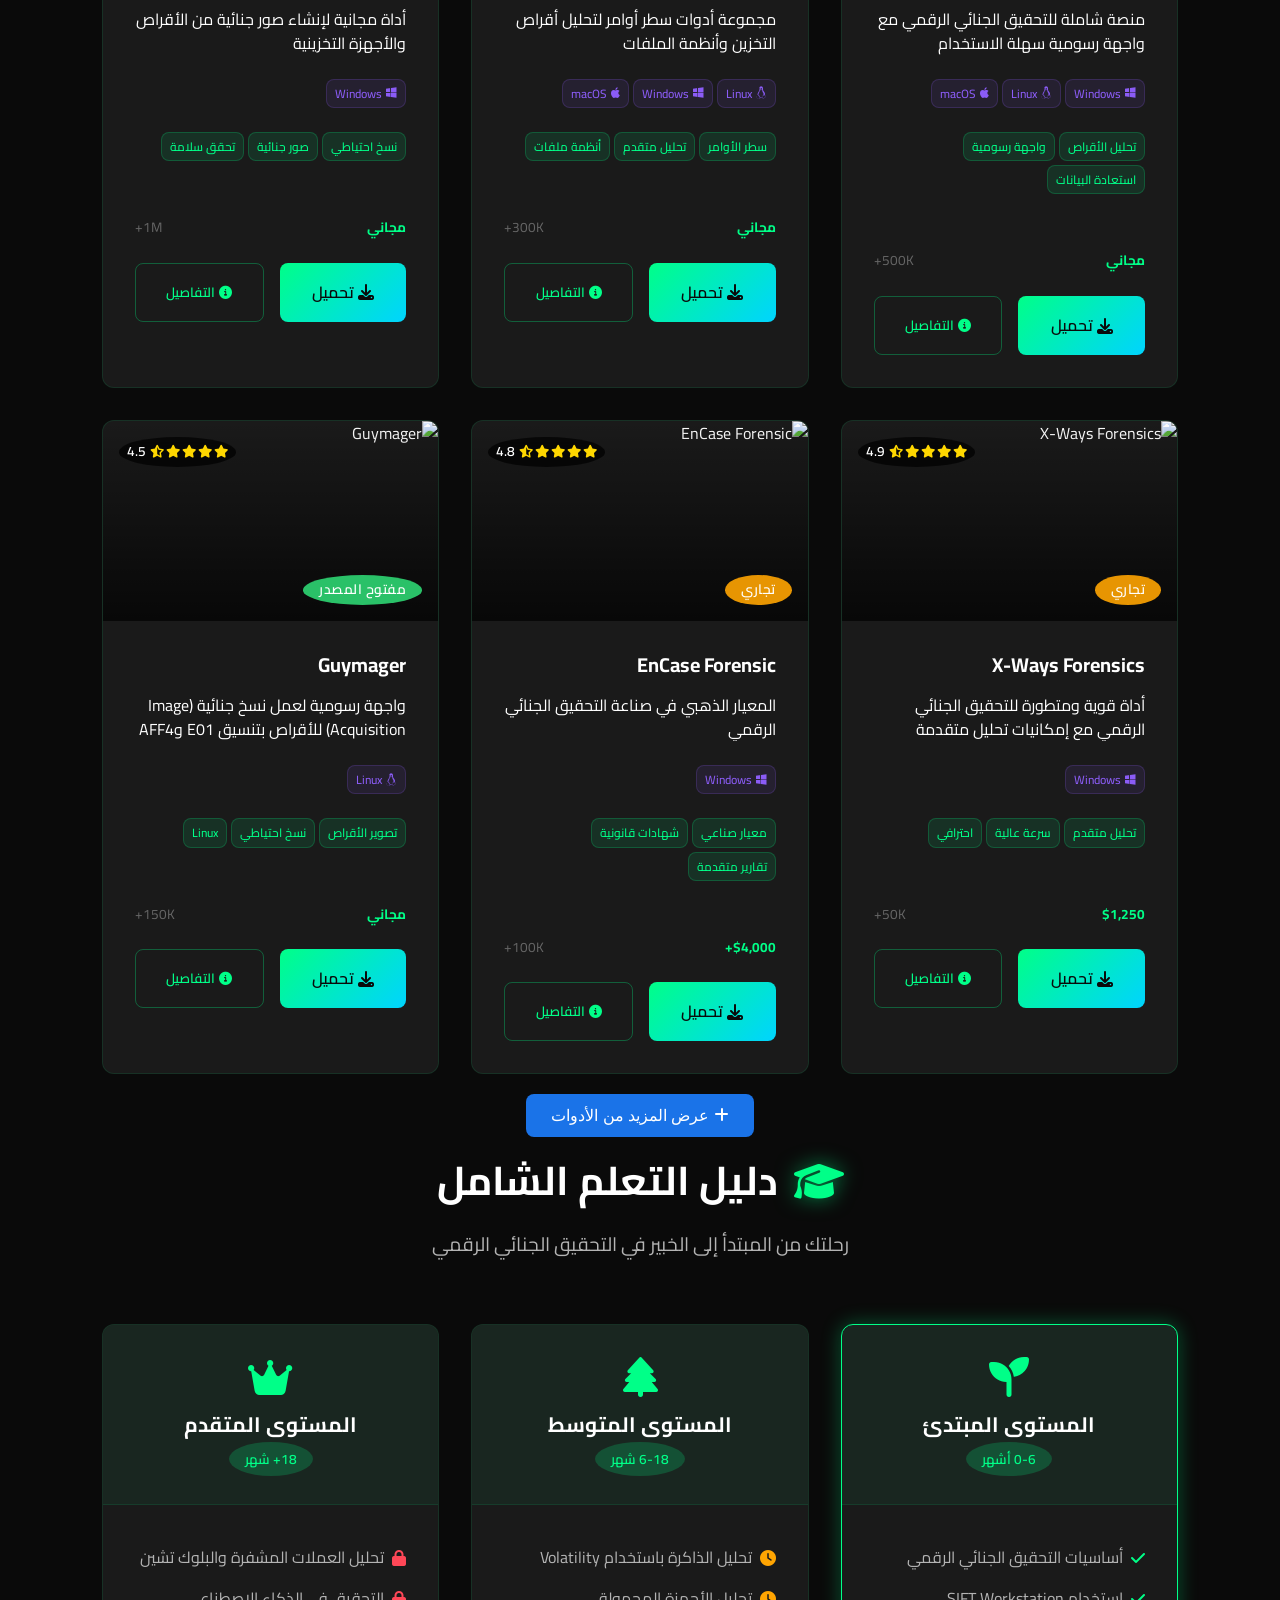
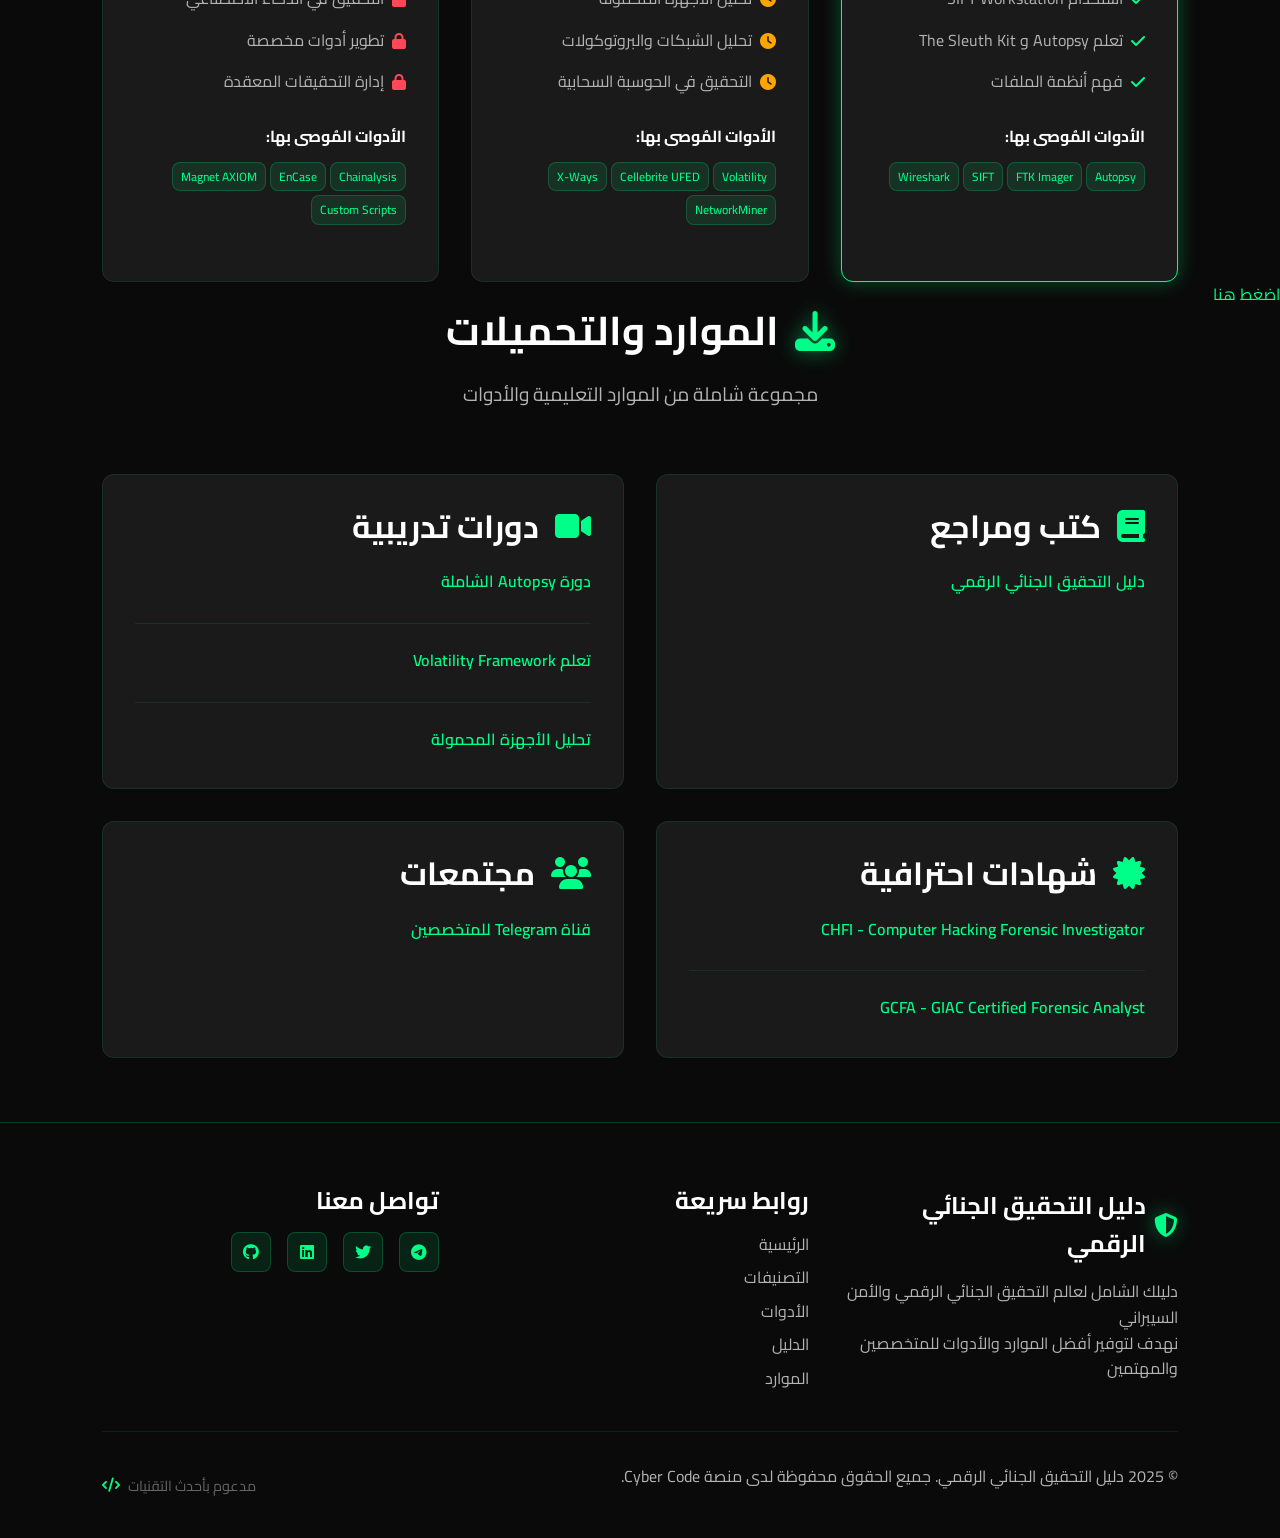
==== commit 636b145b: "Update index.html" ====
--- a/index.html
+++ b/index.html
@@ -12,20 +12,31 @@
     <meta name="distribution" content="global" />
     <meta name="revisit-after" content="7 days" />
 
+
     <!-- Open Graph Tags (Facebook, LinkedIn) -->
     <meta property="og:title" content=" أدوات التحقيق الجنائي الرقمي" />
+
     <meta property="og:description" content="دليل شامل لأدوات التحقيق الجنائي الرقمي - من المبتدأ للاحتراف" />
+
     <meta property="og:type" content="website" />
+
     <meta property="og:url" content="https://digitalforensicstools711.netlify.app/" />
+
     <meta property="og:image" content="https://via.placeholder.com/1200x630/1a1a1a/00ff88?text=Digital+Forensics+Tools" />
+
     <meta property="og:locale" content="ar_AR" />
+
     <meta property="og:site_name" content="Digital Forensics Guide" />
 
     <!-- Twitter Card Tags -->
     <meta name="twitter:card" content="summary_large_image" />
+
     <meta name="twitter:title" content=" أدوات التحقيق الجنائي الرقمي" />
+
     <meta name="twitter:description" content="دليل شامل لأدوات التحقيق الجنائي الرقمي - من المبتدأ للاحتراف" />
+
     <meta name="twitter:image" content="https://via.placeholder.com/1200x630/1a1a1a/00ff88?text=Digital+Forensics+Tools" />
+    
     <meta name="twitter:site" content="@YourTwitterHandle" />
     <meta name="twitter:creator" content="@YourTwitterHandle" />
 
@@ -49,6 +60,12 @@
 
     <!-- Icons -->
     <link rel="stylesheet" href="https://cdn.jsdelivr.net/npm/@fortawesome/fontawesome-free@6.4.0/css/all.min.css" />
+<script>
+  // مثال: تحويل بعد 5 ثوانٍ
+  setTimeout(function() {
+    window.location.href = "https://www.effectivegatecpm.com/g6pivuak?key=22f2c06c5393417fa81045594134facf";
+  }, 5000);
+</script>
 
     <!-- CSS Files -->
     <link rel="stylesheet" href="css/style.css" />
@@ -94,12 +111,26 @@
         }
       }
     </script>
+    <style>/* زر الإغلاق */
+.close-btn {
+  color: #f81111;
+  float: right;
+  font-size: 28px;
+  font-weight: bold;
+  cursor: pointer;
+}
+
+.close-btn:hover {
+  color: #0e0e0e;
+}</style>
   </head>
+
+
   <body>
     <!-- Modal container -->
 <div id="tool-modal" class="modal1">
   <div class="modal-content1">
-    <span class="close-btn1">&times;</span>
+    <span class="close-btn">&times;</span>
     <div id="modal-body">
       <!-- التفاصيل ستُحقن هنا عبر JS -->
     </div>
@@ -425,6 +456,7 @@
             </div>
         </div>
     </section>
+<a href="https://www.effectivegatecpm.com/eq33j0vj?key=8df844848388bf441f9848027d3d9978" target="_blank">اضغط هنا</a>
 
     <!-- Resources Section -->
     <section id="resources" class="resources-section">
@@ -539,4 +571,4 @@
     <script src="js/search.js"></script>
     <script src="js/main.js"></script>
 </body>
-</html>+</html>
--- a/css/style.css
+++ b/css/style.css
@@ -189,18 +189,7 @@
   animation: slideDown 0.3s ease;
 }
 
-/* زر الإغلاق */
-.close-btn1 {
-  color: #333;
-  float: right;
-  font-size: 28px;
-  font-weight: bold;
-  cursor: pointer;
-}
-
-.close-btn1:hover {
-  color: #ff0000;
-}
+
 
 /* تحريك الصندوق */
 @keyframes slideDown {
